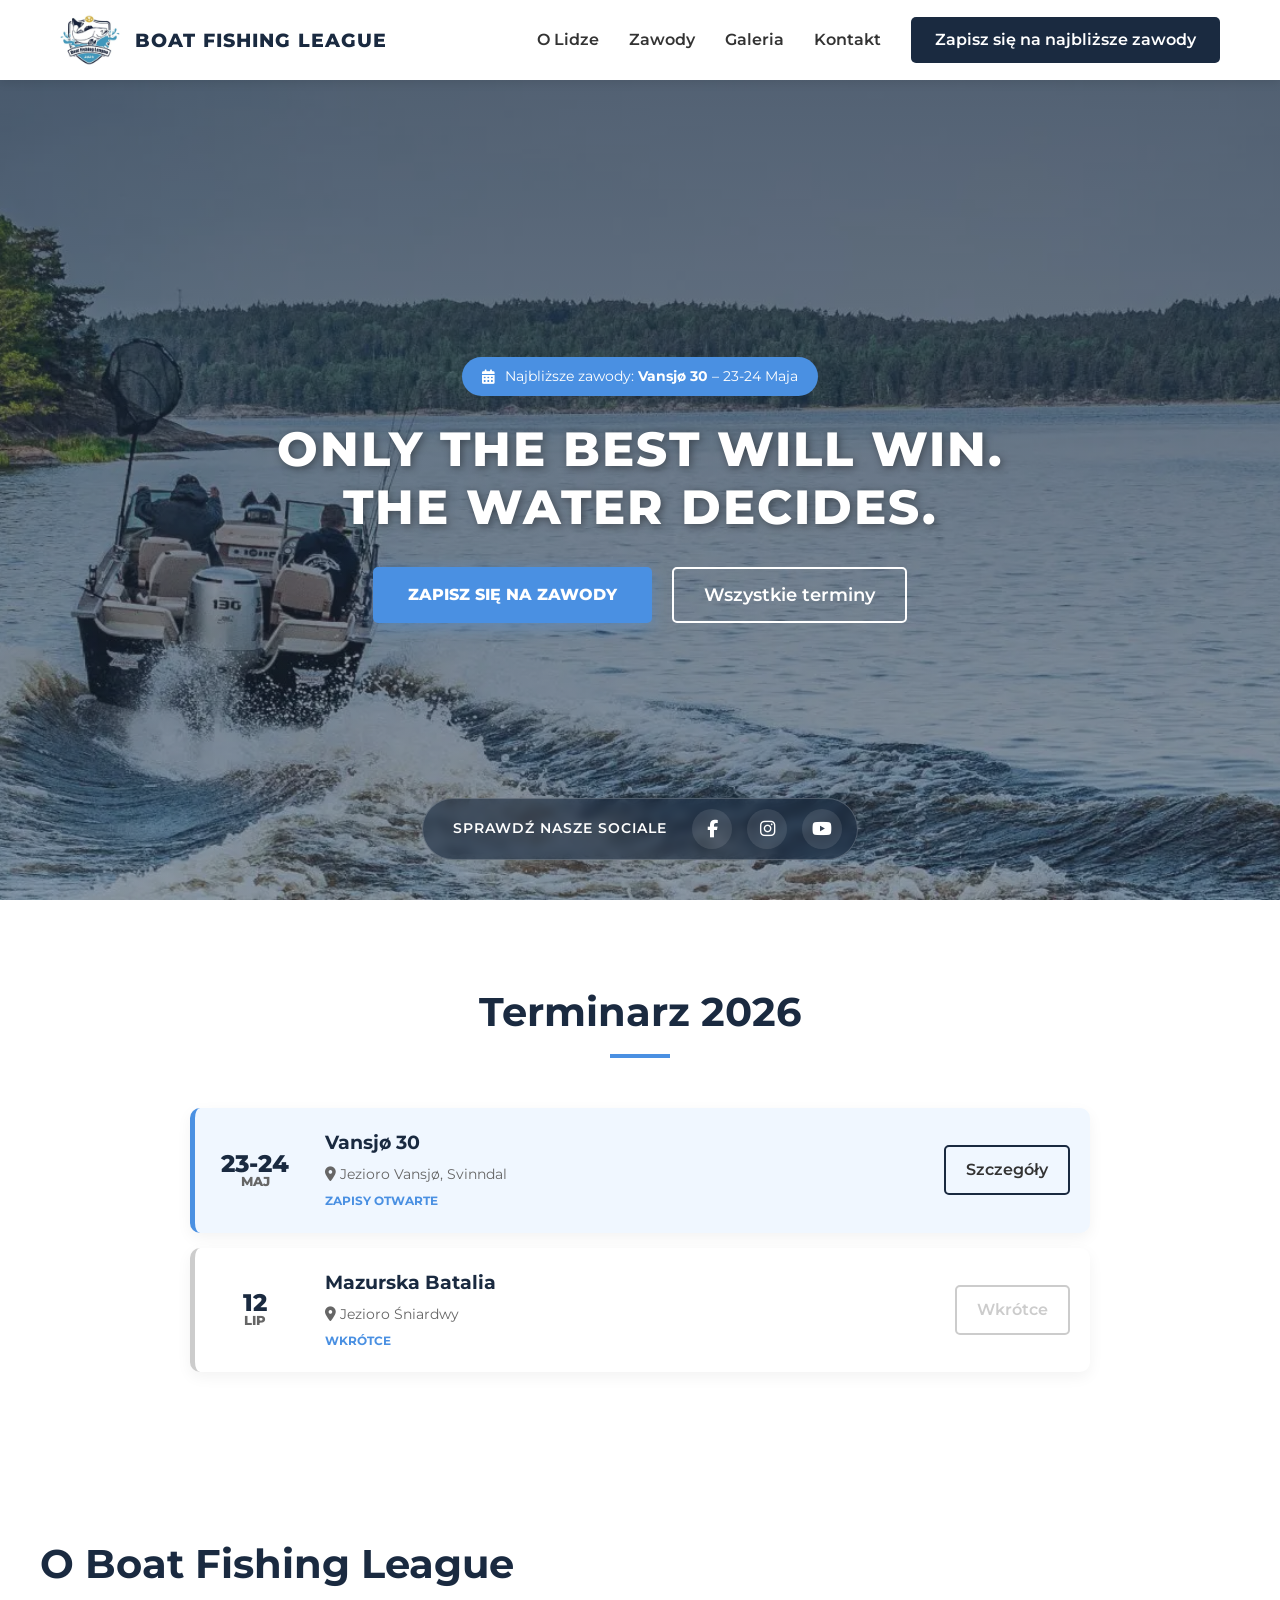
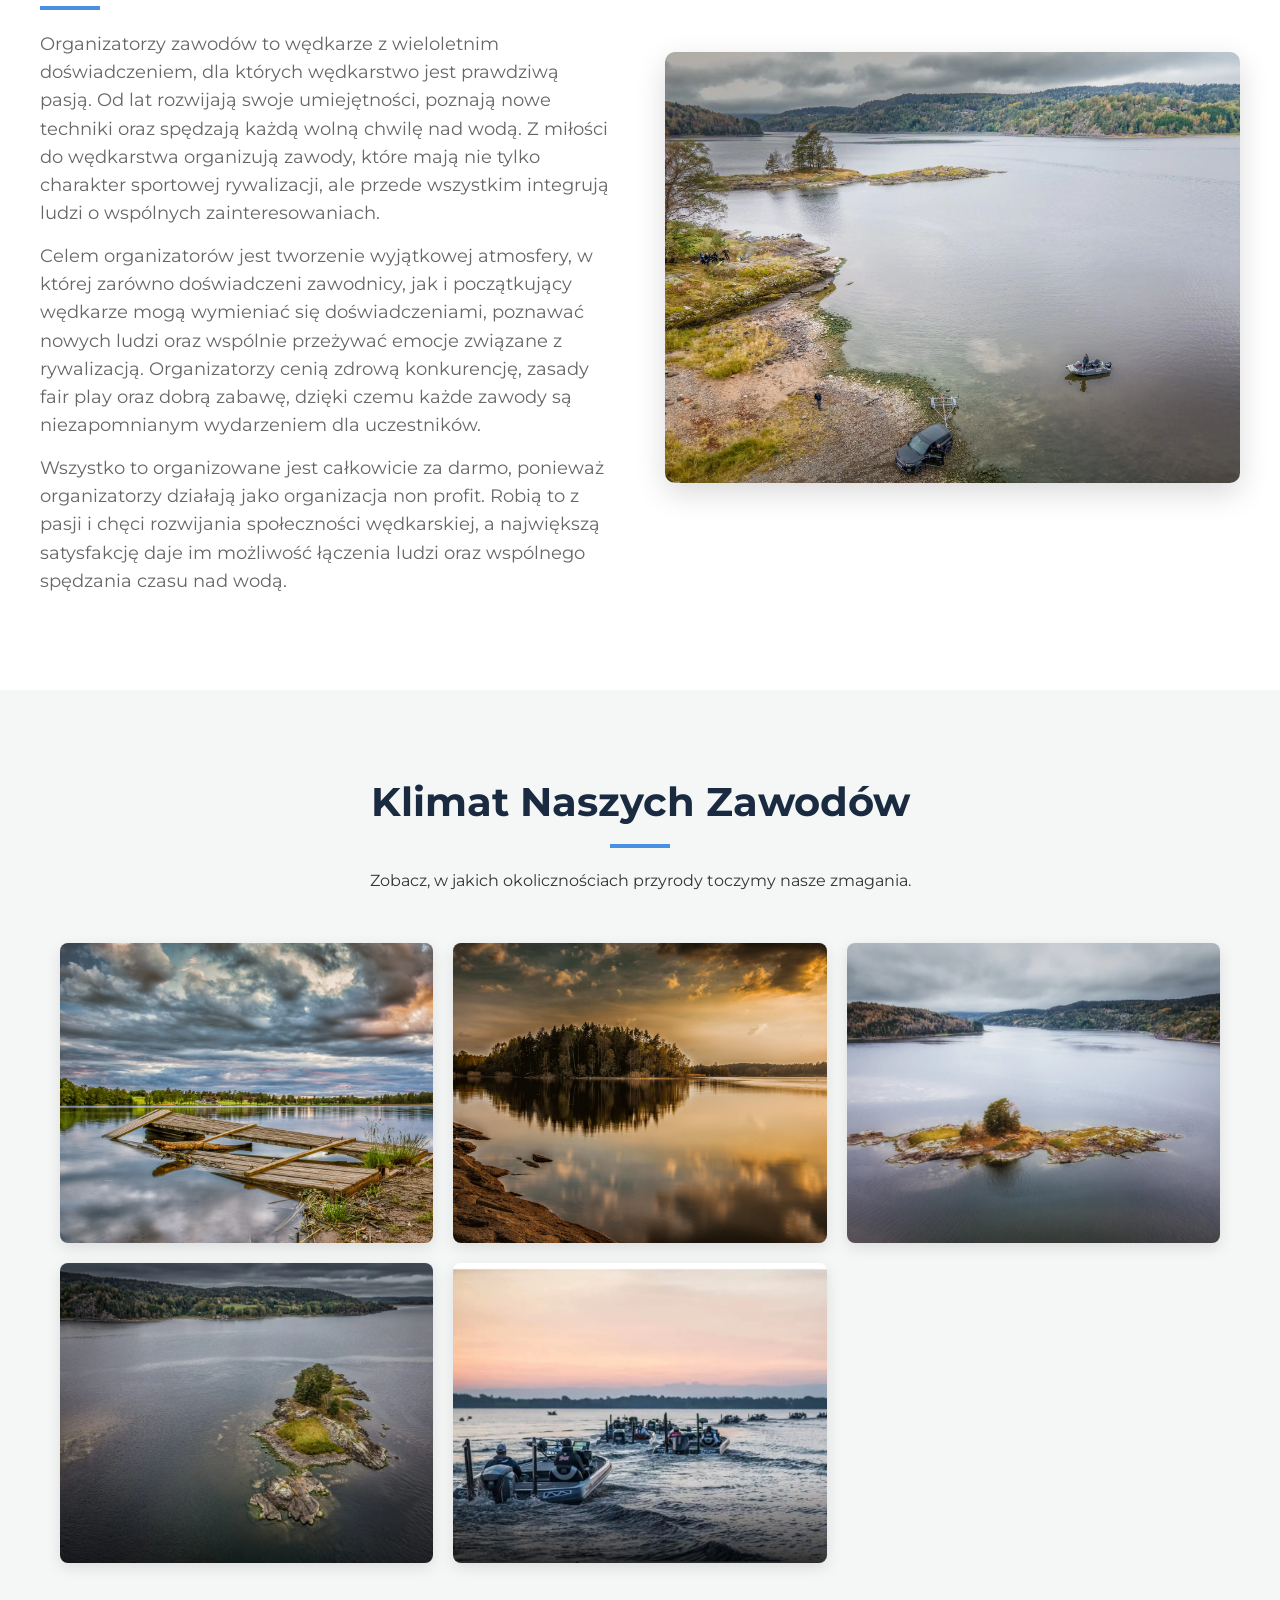
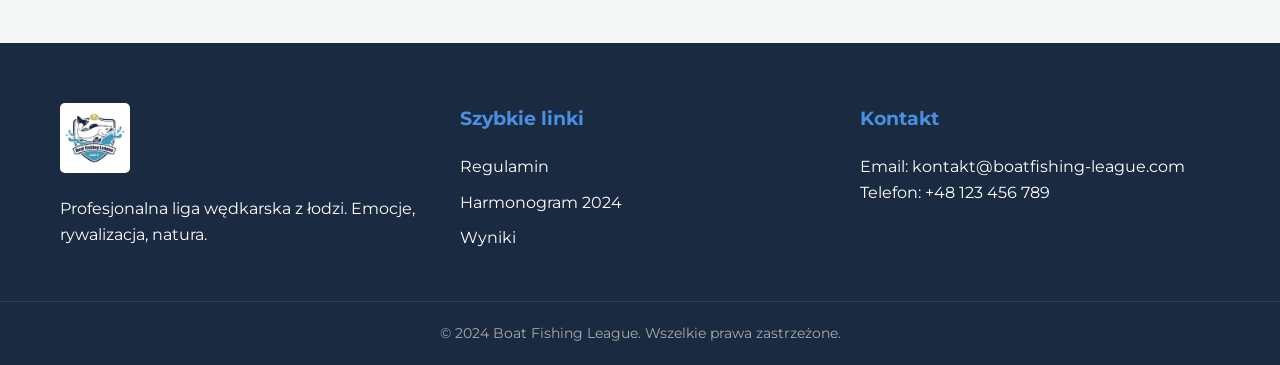
==== index.html @ 4d10a6ba "Fix date" ====
<!doctype html>
<html lang="pl">
  <head>
    <meta charset="UTF-8" />
    <meta name="viewport" content="width=device-width, initial-scale=1.0" />
    <title>Boat Fishing League | Profesjonalna Liga Wędkarska</title>
    <link rel="icon" type="image/webp" href="./media/bfl_logo.pdf-logo.webp" />
    <link rel="stylesheet" href="style.css" />
    <link
      href="https://fonts.googleapis.com/css2?family=Montserrat:wght@400;600;800&display=swap"
      rel="stylesheet"
    />
    <link
      rel="stylesheet"
      href="https://cdnjs.cloudflare.com/ajax/libs/font-awesome/6.4.0/css/all.min.css"
    />
  </head>
  <body>
    <header class="navbar">
      <div class="container nav-container">
        <a href="#" class="logo">
          <img
            src="./media/bfl_logo.pdf-logo.webp"
            alt="Boat Fishing League Logo"
          />
          <span class="logo-text">Boat Fishing League</span>
        </a>
        <nav class="nav-links">
          <a href="#o-nas">O Lidze</a>
          <a href="#terminarz">Zawody</a> <a href="#galeria">Galeria</a>
          <a href="#kontakt">Kontakt</a>
          <a href="#terminarz" class="btn-primary"
            >Zapisz się na najbliższe zawody</a
          >
        </nav>
      </div>
    </header>

    <section class="hero">
      <div class="hero-content">
        <div class="next-event-badge">
          <i class="fas fa-calendar-alt"></i>
          <span
            >Najbliższe zawody: <strong>Vansjø 30</strong> – 23-24 Maja</span
          >
        </div>

        <h1>Only the best will win.<br />The water decides.</h1>

        <div class="hero-btns">
          <a href="#najblizsze-zawody" class="btn-primary-large"
            >Zapisz się na zawody</a
          >
          <a href="#terminarz" class="btn-secondary">Wszystkie terminy</a>
        </div>
      </div>

      <div class="hero-socials">
        <span>Sprawdź nasze sociale</span>
        <a
          href="https://www.facebook.com/profile.php?id=61556155284637"
          target="_blank"
          aria-label="Facebook"
        >
          <i class="fab fa-facebook-f"></i>
        </a>
        <a
          href="https://www.instagram.com/boatfishingleague.official/?igsh=MWF5em00OXhvbTdncQ%3D%3D&utm_source=qr&fbclid=IwY2xjawRwOVVleHRuA2FlbQIxMABicmlkETB3eHM2Zm5scG1QZlVBMzUyc3J0YwZhcHBfaWQPNTE0NzcxNTY5MjI4MDYxAAEeEvO8fvck0DDVHm8iXkCFe1ttn9k77Ga0HYNTlNaCGKZzQ0CMjMNeVmjp_po_aem_hQAX409ZD8eNt70Z_0lSbQ"
          target="_blank"
          aria-label="Instagram"
        >
          <i class="fab fa-instagram"></i>
        </a>
        <a
          href="https://youtube.com/@boatfishingleague?si=8soPc6bQLCnEJpps"
          target="_blank"
          aria-label="YouTube"
        >
          <i class="fab fa-youtube"></i>
        </a>
      </div>
    </section>

    <section id="terminarz" class="section-padding container">
      <div class="section-header">
        <h2>Terminarz 2026</h2>
        <div class="divider center"></div>
      </div>

      <div class="events-grid">
        <div class="event-card highlight" id="najblizsze-zawody">
          <div class="event-date">23-24 <span>MAJ</span></div>
          <div class="event-info">
            <h3>Vansjø 30</h3>
            <p>
              <i class="fas fa-map-marker-alt"></i> Jezioro Vansjø, Svinndal
            </p>
            <span class="status">Zapisy otwarte</span>
          </div>
          <a href="./tournaments/vansjo_30.html" class="btn-event">Szczegóły</a>
        </div>

        <div class="event-card">
          <div class="event-date">12 <span>LIP</span></div>
          <div class="event-info">
            <h3>Mazurska Batalia</h3>
            <p><i class="fas fa-map-marker-alt"></i> Jezioro Śniardwy</p>
            <span class="status">Wkrótce</span>
          </div>
          <a href="#" class="btn-event disabled">Wkrótce</a>
        </div>
      </div>
    </section>

    <section id="o-nas" class="about section-padding container">
      <div class="about-text">
        <h2>O Boat Fishing League</h2>
        <div class="divider"></div>
        <p>
          Organizatorzy zawodów to wędkarze z wieloletnim doświadczeniem, dla
          których wędkarstwo jest prawdziwą pasją. Od lat rozwijają swoje
          umiejętności, poznają nowe techniki oraz spędzają każdą wolną chwilę
          nad wodą. Z miłości do wędkarstwa organizują zawody, które mają nie
          tylko charakter sportowej rywalizacji, ale przede wszystkim integrują
          ludzi o wspólnych zainteresowaniach.
        </p>
        <p>
          Celem organizatorów jest tworzenie wyjątkowej atmosfery, w której
          zarówno doświadczeni zawodnicy, jak i początkujący wędkarze mogą
          wymieniać się doświadczeniami, poznawać nowych ludzi oraz wspólnie
          przeżywać emocje związane z rywalizacją. Organizatorzy cenią zdrową
          konkurencję, zasady fair play oraz dobrą zabawę, dzięki czemu każde
          zawody są niezapomnianym wydarzeniem dla uczestników.
        </p>
        <p>
          Wszystko to organizowane jest całkowicie za darmo, ponieważ
          organizatorzy działają jako organizacja non profit. Robią to z pasji i
          chęci rozwijania społeczności wędkarskiej, a największą satysfakcję
          daje im możliwość łączenia ludzi oraz wspólnego spędzania czasu nad
          wodą.
        </p>
      </div>
      <div class="about-image">
        <img
          src="./media/cropped-dji_0615-hdr-edit-1.webp"
          alt="Wędkarze na łodzi podczas zawodów"
        />
      </div>
    </section>

    <section id="galeria" class="gallery section-padding bg-light">
      <div class="container">
        <div class="section-header">
          <h2>Klimat Naszych Zawodów</h2>
          <div class="divider center"></div>
          <p>
            Zobacz, w jakich okolicznościach przyrody toczymy nasze zmagania.
          </p>
        </div>
        <div class="gallery-grid">
          <img
            src="./media/dsc_3781-edit.webp"
            alt="Zatopiony pomost o wschodzie słońca"
            class="gallery-img"
          />
          <img
            src="./media/dsc_8829-edit.webp"
            alt="Odbicie wyspy w tafli jeziora"
            class="gallery-img"
          />
          <img
            src="./media/dji_0585-hdr-edit.webp"
            alt="Widok z drona na wyspę"
            class="gallery-img"
          />
          <img
            src="./media/cropped-dji_0750-hdr-edit.webp"
            alt="Archipelag wysp z lotu ptaka"
            class="gallery-img"
          />
          <img
            src="./media/481790204_122213454230205176_8717980558008631045_n.webp"
            alt="Grupa wędkarzy na łodzi podczas zawodów"
            class="gallery-img"
          />
        </div>
      </div>
    </section>

    <footer id="kontakt" class="footer">
      <div class="container footer-content">
        <div class="footer-col">
          <img
            src="./media/bfl_logo.pdf-logo.webp"
            alt="BFL Logo White"
            class="footer-logo"
          />
          <p>
            Profesjonalna liga wędkarska z łodzi. Emocje, rywalizacja, natura.
          </p>
        </div>
        <div class="footer-col">
          <h3>Szybkie linki</h3>
          <ul>
            <li><a href="#o-nas">Regulamin</a></li>
            <li><a href="#zawody">Harmonogram 2024</a></li>
            <li><a href="#galeria">Wyniki</a></li>
          </ul>
        </div>
        <div class="footer-col">
          <h3>Kontakt</h3>
          <p>Email: kontakt@boatfishing-league.com</p>
          <p>Telefon: +48 123 456 789</p>
        </div>
      </div>
      <div class="footer-bottom">
        <p>&copy; 2024 Boat Fishing League. Wszelkie prawa zastrzeżone.</p>
      </div>
    </footer>
  </body>
</html>
---- style.css ----
/* --- ZMIENNE I REASET --- */
:root {
  /* Kolory na podstawie logo */
  --primary-color: #1a2a40; /* Ciemny granat */
  --secondary-color: #4a90e2; /* Jasny niebieski/woda */
  --text-color: #333333;
  --text-light: #666666;
  --bg-light: #f4f7f6;
  --white: #ffffff;
  --transition: all 0.3s ease-in-out;
}

* {
  margin: 0;
  padding: 0;
  box-sizing: border-box;
}

body {
  font-family: 'Montserrat', sans-serif;
  color: var(--text-color);
  line-height: 1.6;
}

a {
  text-decoration: none;
  color: inherit;
}

ul {
  list-style: none;
}

.container {
  max-width: 1200px;
  margin: 0 auto;
  padding: 0 20px;
}

.section-padding {
  padding: 80px 0;
}

.bg-light {
  background-color: var(--bg-light);
}

/* --- NAGŁÓWEK (NAVBAR) --- */
.navbar {
  background-color: var(--white);
  box-shadow: 0 2px 10px rgba(0, 0, 0, 0.1);
  position: fixed;
  width: 100%;
  top: 0;
  z-index: 1000;
}

.nav-container {
  display: flex;
  justify-content: space-between;
  align-items: center;
  height: 80px;
}

.logo img {
  height: 60px;
  display: block;
}

.logo {
  display: flex;
  align-items: center;
  gap: 15px; /* Odstęp między obrazkiem a tekstem */
}

.logo-text {
  font-size: 1.2rem;
  font-weight: 800;
  color: var(--primary-color);
  text-transform: uppercase;
  letter-spacing: 1px;
}

.nav-links {
  display: flex;
  align-items: center;
  gap: 30px;
  font-weight: 600;
}

.nav-links a:not(.btn-primary) {
  transition: var(--transition);
}

.nav-links a:not(.btn-primary):hover {
  color: var(--secondary-color);
}

/* --- PRZYCISKI --- */
.btn-primary {
  background-color: var(--primary-color);
  color: var(--white);
  padding: 10px 24px;
  border-radius: 5px;
  transition: var(--transition);
}

.btn-primary:hover {
  background-color: var(--secondary-color);
  color: var(--white);
}

.btn-secondary {
  background-color: transparent;
  color: var(--white);
  padding: 12px 30px;
  border: 2px solid var(--white);
  border-radius: 5px;
  font-size: 1.1rem;
  font-weight: 600;
  transition: var(--transition);
}

.btn-secondary:hover {
  background-color: var(--white);
  color: var(--primary-color);
}

/* --- SEKCJA HERO --- */
.hero {
  min-height: 100vh;
  padding-top: 80px;
  margin-top: 0;
  /* Wykorzystanie zdjęcia startujących łodzi z przyciemnieniem dla czytelności tekstu */
  background:
    linear-gradient(rgba(26, 42, 64, 0.7), rgba(26, 42, 64, 0.4)),
    url('./media/cropped-dsc_0003.webp') center/cover no-repeat;
  display: flex;
  align-items: center;
  justify-content: center;
  text-align: center;
  color: var(--white);
  position: relative;
}

.hero-content {
  max-width: 800px;
  padding: 0 20px;
}

.hero-content h1 {
  font-size: 3rem;
  font-weight: 800;
  margin-bottom: 20px;
  text-transform: uppercase;
  letter-spacing: 2px;
  line-height: 1.2;
  text-shadow: 2px 2px 8px rgba(0, 0, 0, 0.4);
}

.hero-content p {
  font-size: 1.2rem;
  margin-bottom: 40px;
}

/* --- SEKCJA SOCIALI W HERO --- */
.hero-socials {
  position: absolute;
  bottom: 40px; /* Odstęp od dolnej krawędzi ekranu */
  left: 50%;
  transform: translateX(-50%); /* Idealne wyśrodkowanie w poziomie */

  display: flex;
  align-items: center;
  gap: 15px;

  padding: 10px 15px 10px 30px;
  background: rgba(26, 42, 64, 0.6); /* Przezroczyste granatowe tło */
  border: 1px solid rgba(255, 255, 255, 0.2); /* Delikatna ramka */
  border-radius: 50px; /* Zaokrąglenie w kształt "pigułki" */
  backdrop-filter: blur(5px); /* Efekt szkła (rozmycie tła) */
  color: var(--white);
  z-index: 2;
}

.hero-socials span {
  font-size: 0.85rem;
  font-weight: 600;
  text-transform: uppercase;
  letter-spacing: 1px;
  margin-right: 10px;
}

/* Style okrągłych przycisków z ikonami */
.hero-socials a {
  display: flex;
  align-items: center;
  justify-content: center;
  width: 40px;
  height: 40px;
  border-radius: 50%;
  background-color: rgba(255, 255, 255, 0.1);
  color: var(--white);
  font-size: 1.1rem;
  transition: var(--transition);
}

.hero-socials a:hover {
  background-color: var(
    --secondary-color
  ); /* Zmiana koloru na niebieski przy najechaniu */
  transform: translateY(-3px); /* Lekkie uniesienie */
  box-shadow: 0 5px 15px rgba(0, 0, 0, 0.3);
}

/* Dostosowanie na urządzeniach mobilnych */
@media (max-width: 768px) {
  .hero-socials {
    bottom: 20px;
    padding: 8px 12px 8px 20px;
  }

  .hero-socials span {
    font-size: 0.75rem;
  }

  .hero-socials a {
    width: 35px;
    height: 35px;
    font-size: 1rem;
  }
}

.next-event-badge {
  display: inline-flex;
  align-items: center;
  gap: 10px;
  background: var(--secondary-color);
  color: var(--white);
  padding: 8px 20px;
  border-radius: 50px;
  font-size: 0.9rem;
  margin-bottom: 25px;
  animation: fadeInDown 0.8s ease-out;
}

.hero-btns {
  display: flex;
  gap: 20px;
  justify-content: center;
  margin-top: 30px;
}

.btn-primary-large {
  background-color: var(--secondary-color);
  color: var(--white);
  padding: 15px 35px;
  border-radius: 5px;
  font-weight: 800;
  text-transform: uppercase;
  transition: var(--transition);
  box-shadow: 0 4px 15px rgba(74, 144, 226, 0.4);
}

.btn-primary-large:hover {
  transform: translateY(-3px);
  background-color: var(--white);
  color: var(--primary-color);
}

/* --- SEKCJA LISTY ZAWODÓW --- */
.events-grid {
  display: flex;
  flex-direction: column;
  gap: 15px;
  max-width: 900px;
  margin: 0 auto;
}

.event-card {
  display: flex;
  align-items: center;
  background: var(--white);
  padding: 20px;
  border-radius: 10px;
  box-shadow: 0 5px 15px rgba(0, 0, 0, 0.05);
  border-left: 5px solid #ccc;
  transition: var(--transition);
}

.event-card.highlight {
  border-left-color: var(--secondary-color);
  background: #f0f7ff;
}

.event-date {
  font-weight: 800;
  font-size: 1.5rem;
  line-height: 1;
  text-align: center;
  min-width: 80px;
  color: var(--primary-color);
}

.event-date span {
  display: block;
  font-size: 0.8rem;
  color: var(--text-light);
}

.event-info {
  flex: 1;
  padding: 0 30px;
}

.event-info h3 {
  margin-bottom: 5px;
  color: var(--primary-color);
}

.event-info p {
  font-size: 0.9rem;
  color: var(--text-light);
}

.status {
  display: inline-block;
  font-size: 0.75rem;
  font-weight: 700;
  text-transform: uppercase;
  color: var(--secondary-color);
  margin-top: 5px;
}

.btn-event {
  padding: 10px 20px;
  border: 2px solid var(--primary-color);
  border-radius: 5px;
  font-weight: 600;
  transition: var(--transition);
}

.btn-event:hover:not(.disabled) {
  background: var(--primary-color);
  color: var(--white);
}

.btn-event.disabled {
  border-color: #ccc;
  color: #ccc;
  cursor: not-allowed;
}

/* Animacja dla Badge */
@keyframes fadeInDown {
  from {
    opacity: 0;
    transform: translateY(-20px);
  }
  to {
    opacity: 1;
    transform: translateY(0);
  }
}

/* --- SEKCJA O NAS --- */
.about {
  display: flex;
  align-items: center;
  gap: 50px;
}

.about-text {
  flex: 1;
}

.about-text h2 {
  font-size: 2.5rem;
  color: var(--primary-color);
  margin-bottom: 10px;
}

.divider {
  height: 4px;
  width: 60px;
  background-color: var(--secondary-color);
  margin-bottom: 20px;
}

.divider.center {
  margin: 0 auto 20px auto;
}

.about-text p {
  color: var(--text-light);
  margin-bottom: 15px;
  font-size: 1.1rem;
}

.about-image {
  flex: 1;
}

.about-image img {
  width: 100%;
  border-radius: 10px;
  box-shadow: 0 10px 30px rgba(0, 0, 0, 0.15);
}

/* --- GALERIA --- */
.section-header {
  text-align: center;
  margin-bottom: 50px;
}

.section-header h2 {
  font-size: 2.5rem;
  color: var(--primary-color);
  margin-bottom: 10px;
}

.gallery-grid {
  display: grid;
  grid-template-columns: repeat(auto-fit, minmax(280px, 1fr));
  gap: 20px;
}

.gallery-img {
  width: 100%;
  height: 300px;
  object-fit: cover;
  border-radius: 8px;
  transition: var(--transition);
  cursor: pointer;
  box-shadow: 0 5px 15px rgba(0, 0, 0, 0.1);
}

.gallery-img:hover {
  transform: translateY(-10px);
  box-shadow: 0 15px 30px rgba(0, 0, 0, 0.2);
}

/* --- STOPKA --- */
.footer {
  background-color: var(--primary-color);
  color: var(--white);
  padding: 60px 0 20px 0;
}

.footer-content {
  display: flex;
  justify-content: space-between;
  flex-wrap: wrap;
  gap: 40px;
  margin-bottom: 40px;
}

.footer-col {
  flex: 1;
  min-width: 250px;
}

.footer-logo {
  height: 70px;
  margin-bottom: 15px;
  background-color: white; /* Dodane białe tło pod logo w stopce, by było widać czarne elementy */
  padding: 5px;
  border-radius: 5px;
}

.footer-col h3 {
  font-size: 1.2rem;
  margin-bottom: 20px;
  color: var(--secondary-color);
}

.footer-col ul li {
  margin-bottom: 10px;
}

.footer-col ul li a:hover {
  color: var(--secondary-color);
}

.footer-bottom {
  text-align: center;
  padding-top: 20px;
  border-top: 1px solid rgba(255, 255, 255, 0.1);
  font-size: 0.9rem;
  color: #aaaaaa;
}

/* --- RESPONSYWNOŚĆ (DLA TELEFONÓW) --- */
@media (max-width: 768px) {
  .nav-links {
    display: none; /* Ukrywamy linki na komórce - w pełnej wersji należałoby dodać menu "hamburger" */
  }

  .hero-content h1 {
    font-size: 2.2rem;
  }

  .about {
    flex-direction: column;
  }

  .gallery-grid {
    grid-template-columns: 1fr;
  }
}
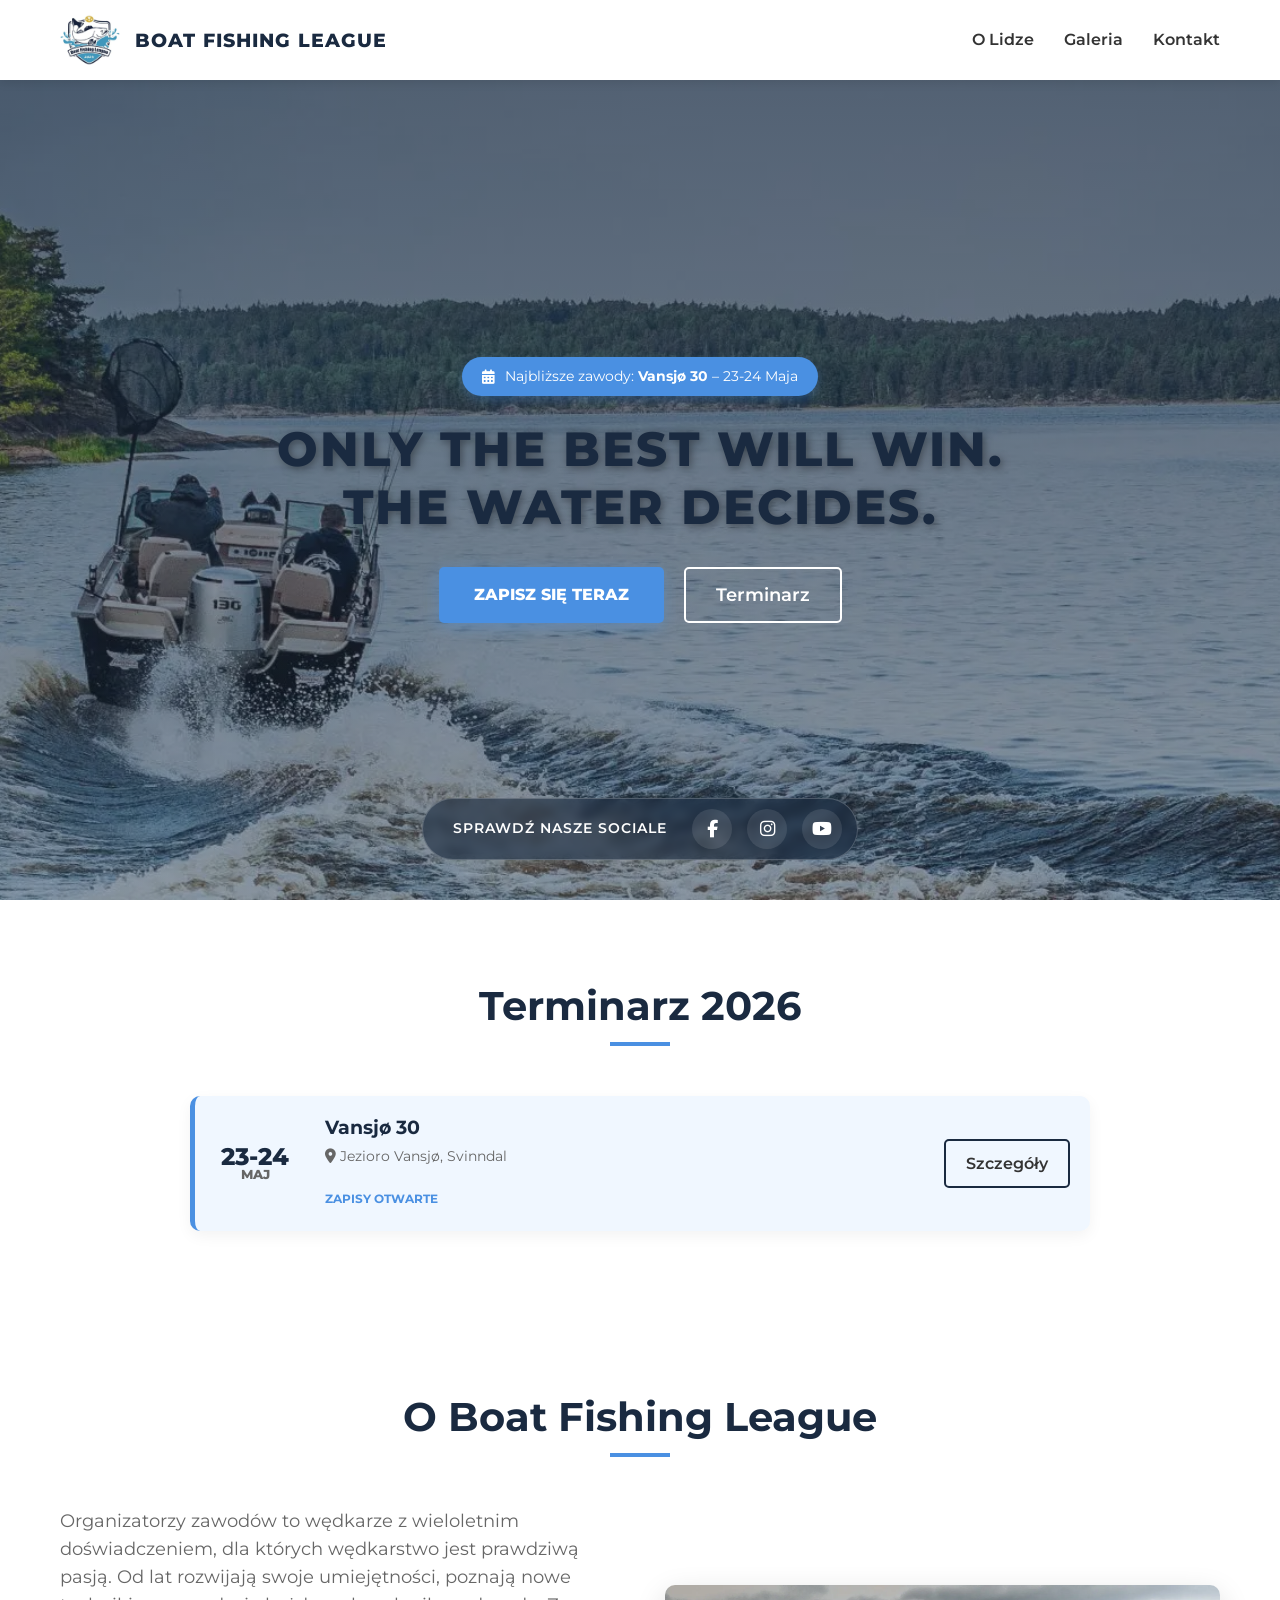
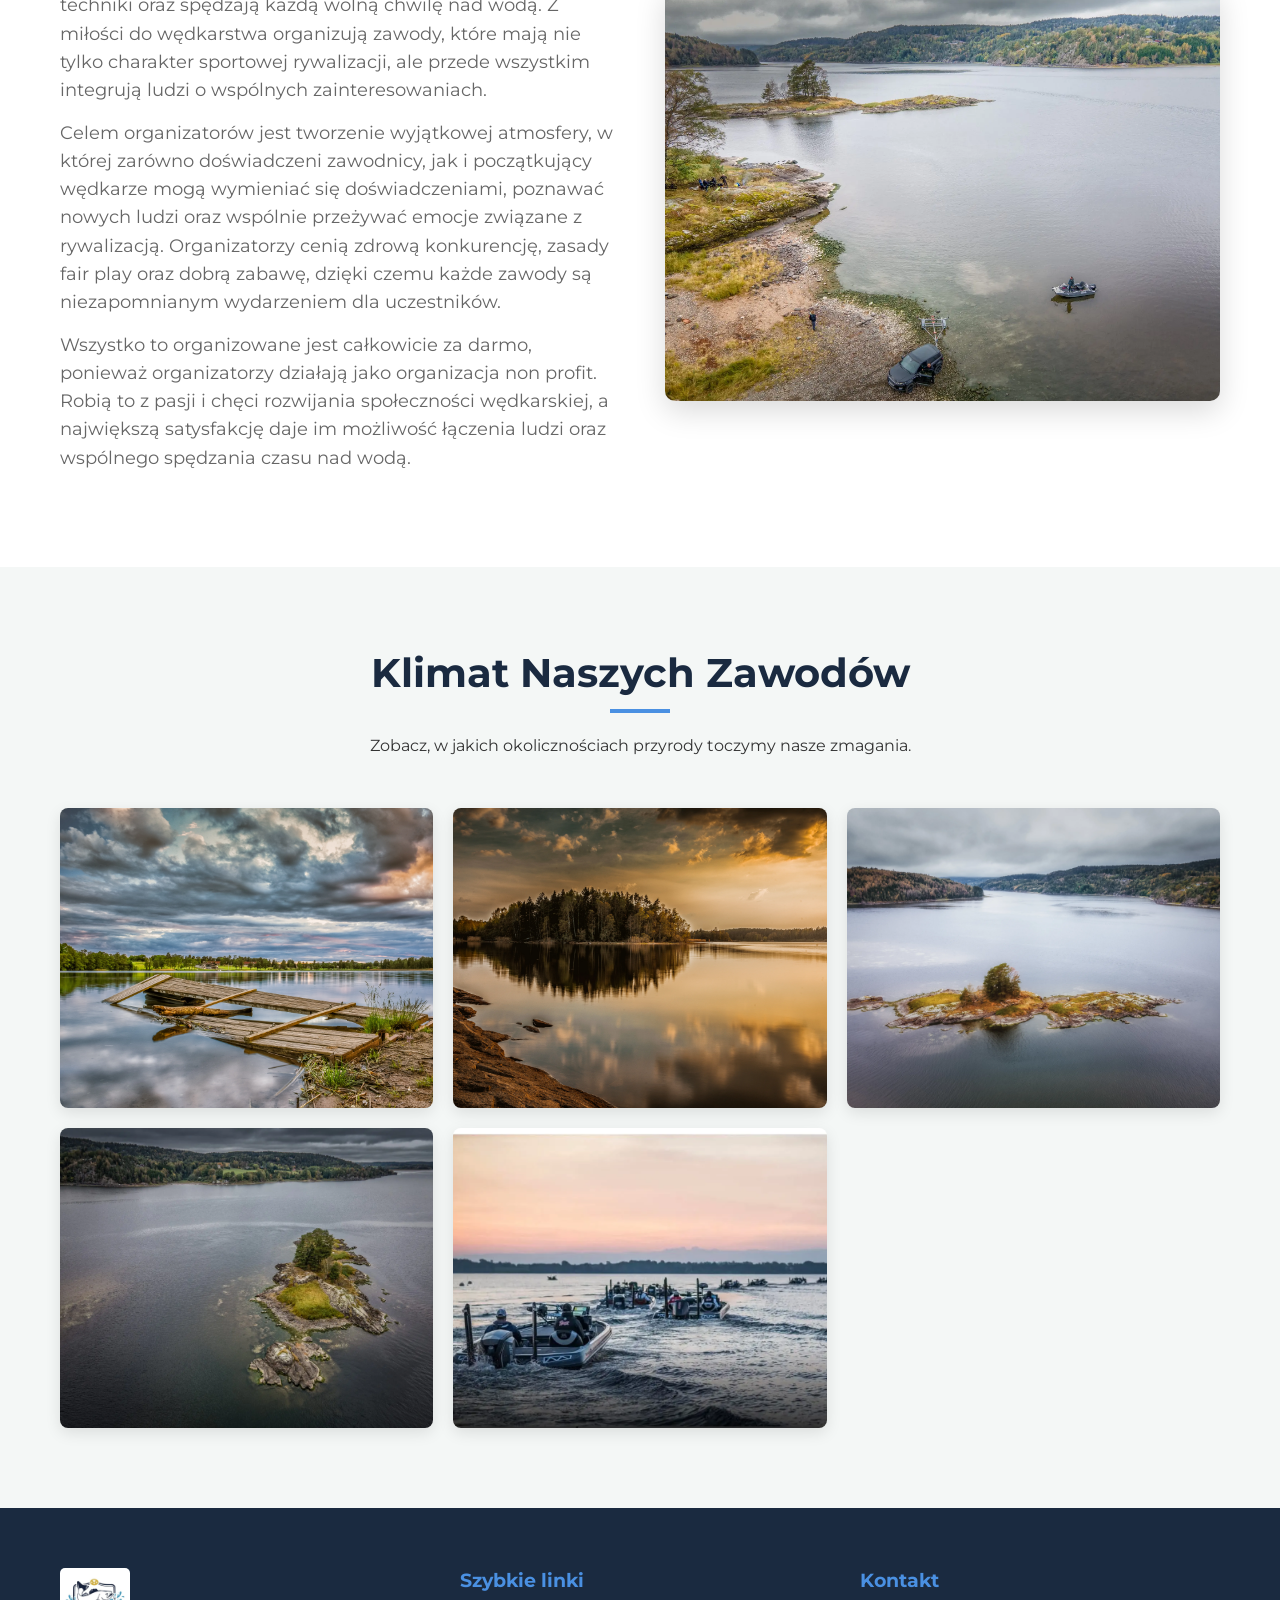
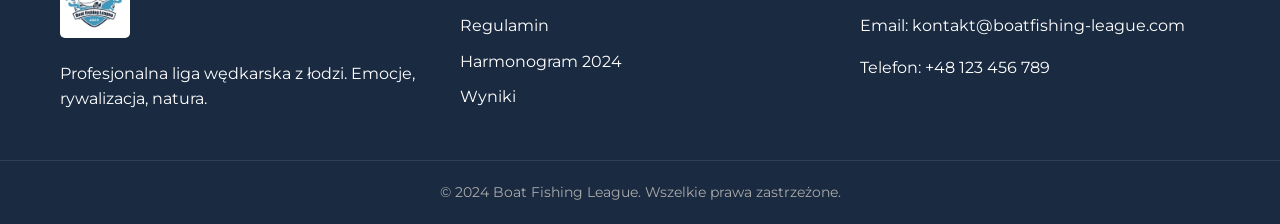
==== commit 705786a8: "Small fixes" ====
--- a/index.html
+++ b/index.html
@@ -27,31 +27,28 @@
         </a>
         <nav class="nav-links">
           <a href="#o-nas">O Lidze</a>
-          <a href="#terminarz">Zawody</a> <a href="#galeria">Galeria</a>
+          <a href="#galeria">Galeria</a>
           <a href="#kontakt">Kontakt</a>
-          <a href="#terminarz" class="btn-primary"
-            >Zapisz się na najbliższe zawody</a
-          >
         </nav>
       </div>
     </header>
 
     <section class="hero">
       <div class="hero-content">
-        <div class="next-event-badge">
+        <a href="./tournaments/vansjo_30.html" class="next-event-badge">
           <i class="fas fa-calendar-alt"></i>
           <span
             >Najbliższe zawody: <strong>Vansjø 30</strong> – 23-24 Maja</span
           >
-        </div>
+        </a>
 
         <h1>Only the best will win.<br />The water decides.</h1>
 
         <div class="hero-btns">
-          <a href="#najblizsze-zawody" class="btn-primary-large"
-            >Zapisz się na zawody</a
+          <a href="./tournaments/vansjo_30.html" class="btn-primary-large"
+            >Zapisz się teraz</a
           >
-          <a href="#terminarz" class="btn-secondary">Wszystkie terminy</a>
+          <a href="#terminarz" class="btn-secondary">Terminarz</a>
         </div>
       </div>
 
@@ -81,70 +78,71 @@
       </div>
     </section>
 
-    <section id="terminarz" class="section-padding container">
-      <div class="section-header">
-        <h2>Terminarz 2026</h2>
-        <div class="divider center"></div>
-      </div>
-
-      <div class="events-grid">
-        <div class="event-card highlight" id="najblizsze-zawody">
-          <div class="event-date">23-24 <span>MAJ</span></div>
-          <div class="event-info">
-            <h3>Vansjø 30</h3>
+    <section id="terminarz" class="section-padding">
+      <div class="container">
+        <div class="section-header">
+          <h2>Terminarz 2026</h2>
+          <div class="divider center"></div>
+        </div>
+
+        <div class="events-grid">
+          <div class="event-card highlight" id="najblizsze-zawody">
+            <div class="event-date">23-24 <span>MAJ</span></div>
+            <div class="event-info">
+              <h3>Vansjø 30</h3>
+              <p>
+                <i class="fas fa-map-marker-alt"></i> Jezioro Vansjø, Svinndal
+              </p>
+              <span class="status">Zapisy otwarte</span>
+            </div>
+            <a href="./tournaments/vansjo_30.html" class="btn-event"
+              >Szczegóły</a
+            >
+          </div>
+        </div>
+      </div>
+    </section>
+
+    <section id="o-nas" class="section-padding">
+      <div class="container">
+        <div class="section-header">
+          <h2>O Boat Fishing League</h2>
+          <div class="divider center"></div>
+        </div>
+
+        <div class="about">
+          <div class="about-text">
             <p>
-              <i class="fas fa-map-marker-alt"></i> Jezioro Vansjø, Svinndal
+              Organizatorzy zawodów to wędkarze z wieloletnim doświadczeniem,
+              dla których wędkarstwo jest prawdziwą pasją. Od lat rozwijają
+              swoje umiejętności, poznają nowe techniki oraz spędzają każdą
+              wolną chwilę nad wodą. Z miłości do wędkarstwa organizują zawody,
+              które mają nie tylko charakter sportowej rywalizacji, ale przede
+              wszystkim integrują ludzi o wspólnych zainteresowaniach.
             </p>
-            <span class="status">Zapisy otwarte</span>
+            <p>
+              Celem organizatorów jest tworzenie wyjątkowej atmosfery, w której
+              zarówno doświadczeni zawodnicy, jak i początkujący wędkarze mogą
+              wymieniać się doświadczeniami, poznawać nowych ludzi oraz wspólnie
+              przeżywać emocje związane z rywalizacją. Organizatorzy cenią
+              zdrową konkurencję, zasady fair play oraz dobrą zabawę, dzięki
+              czemu każde zawody są niezapomnianym wydarzeniem dla uczestników.
+            </p>
+            <p>
+              Wszystko to organizowane jest całkowicie za darmo, ponieważ
+              organizatorzy działają jako organizacja non profit. Robią to z
+              pasji i chęci rozwijania społeczności wędkarskiej, a największą
+              satysfakcję daje im możliwość łączenia ludzi oraz wspólnego
+              spędzania czasu nad wodą.
+            </p>
           </div>
-          <a href="./tournaments/vansjo_30.html" class="btn-event">Szczegóły</a>
-        </div>
-
-        <div class="event-card">
-          <div class="event-date">12 <span>LIP</span></div>
-          <div class="event-info">
-            <h3>Mazurska Batalia</h3>
-            <p><i class="fas fa-map-marker-alt"></i> Jezioro Śniardwy</p>
-            <span class="status">Wkrótce</span>
+          <div class="about-image">
+            <img
+              src="./media/cropped-dji_0615-hdr-edit-1.webp"
+              alt="Wędkarze na łodzi podczas zawodów"
+            />
           </div>
-          <a href="#" class="btn-event disabled">Wkrótce</a>
-        </div>
-      </div>
-    </section>
-
-    <section id="o-nas" class="about section-padding container">
-      <div class="about-text">
-        <h2>O Boat Fishing League</h2>
-        <div class="divider"></div>
-        <p>
-          Organizatorzy zawodów to wędkarze z wieloletnim doświadczeniem, dla
-          których wędkarstwo jest prawdziwą pasją. Od lat rozwijają swoje
-          umiejętności, poznają nowe techniki oraz spędzają każdą wolną chwilę
-          nad wodą. Z miłości do wędkarstwa organizują zawody, które mają nie
-          tylko charakter sportowej rywalizacji, ale przede wszystkim integrują
-          ludzi o wspólnych zainteresowaniach.
-        </p>
-        <p>
-          Celem organizatorów jest tworzenie wyjątkowej atmosfery, w której
-          zarówno doświadczeni zawodnicy, jak i początkujący wędkarze mogą
-          wymieniać się doświadczeniami, poznawać nowych ludzi oraz wspólnie
-          przeżywać emocje związane z rywalizacją. Organizatorzy cenią zdrową
-          konkurencję, zasady fair play oraz dobrą zabawę, dzięki czemu każde
-          zawody są niezapomnianym wydarzeniem dla uczestników.
-        </p>
-        <p>
-          Wszystko to organizowane jest całkowicie za darmo, ponieważ
-          organizatorzy działają jako organizacja non profit. Robią to z pasji i
-          chęci rozwijania społeczności wędkarskiej, a największą satysfakcję
-          daje im możliwość łączenia ludzi oraz wspólnego spędzania czasu nad
-          wodą.
-        </p>
-      </div>
-      <div class="about-image">
-        <img
-          src="./media/cropped-dji_0615-hdr-edit-1.webp"
-          alt="Wędkarze na łodzi podczas zawodów"
-        />
+        </div>
       </div>
     </section>
 
--- a/style.css
+++ b/style.css
@@ -22,6 +22,24 @@
   line-height: 1.6;
 }
 
+h1,
+h2,
+h3,
+h4 {
+  line-height: 1.3;
+  color: var(--primary-color);
+  margin-bottom: 15px;
+}
+
+p {
+  margin-bottom: 1rem;
+}
+
+p:last-child,
+ul:last-child {
+  margin-bottom: 0;
+}
+
 a {
   text-decoration: none;
   color: inherit;
@@ -242,6 +260,17 @@
   font-size: 0.9rem;
   margin-bottom: 25px;
   animation: fadeInDown 0.8s ease-out;
+
+  text-decoration: none;
+  transition: var(--transition);
+  box-shadow: 0 4px 10px rgba(74, 144, 226, 0.3);
+}
+
+.next-event-badge:hover {
+  background-color: var(--white);
+  color: var(--primary-color);
+  transform: translateY(-2px);
+  box-shadow: 0 6px 15px rgba(74, 144, 226, 0.5);
 }
 
 .hero-btns {
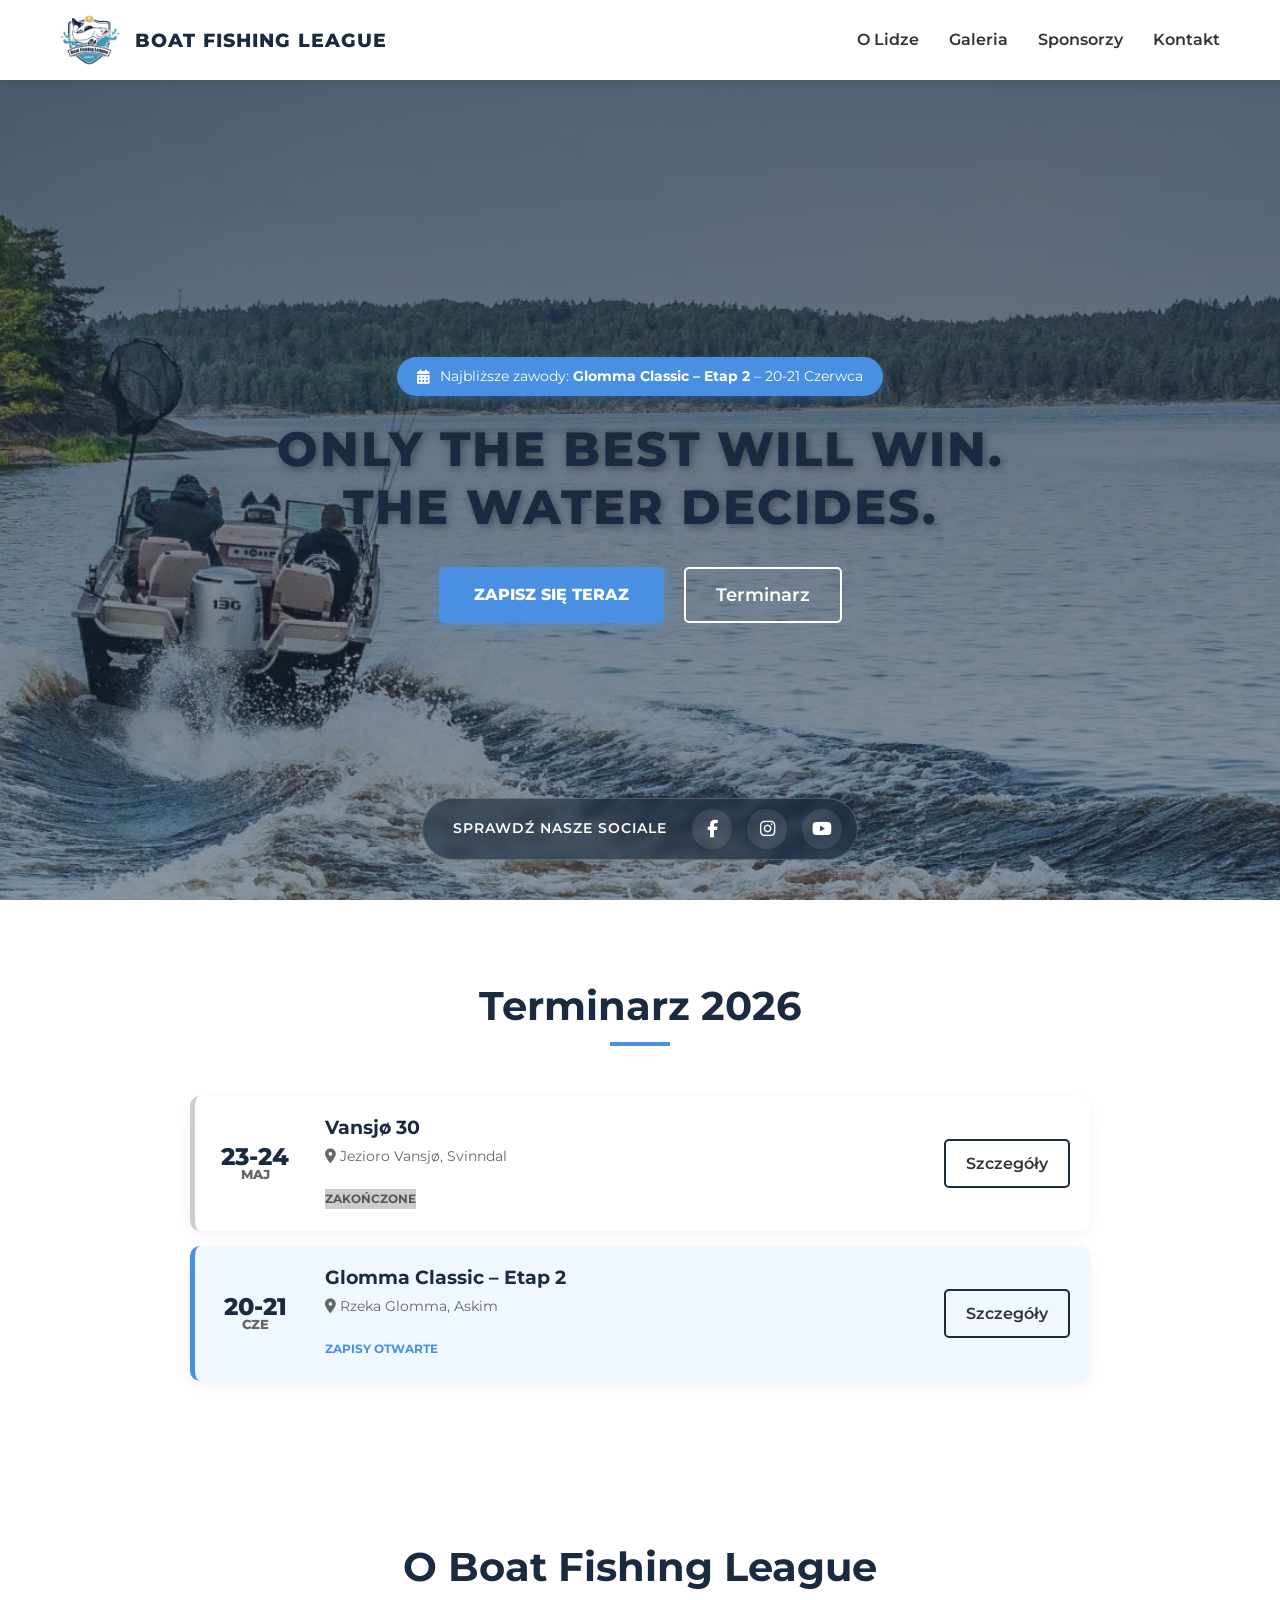
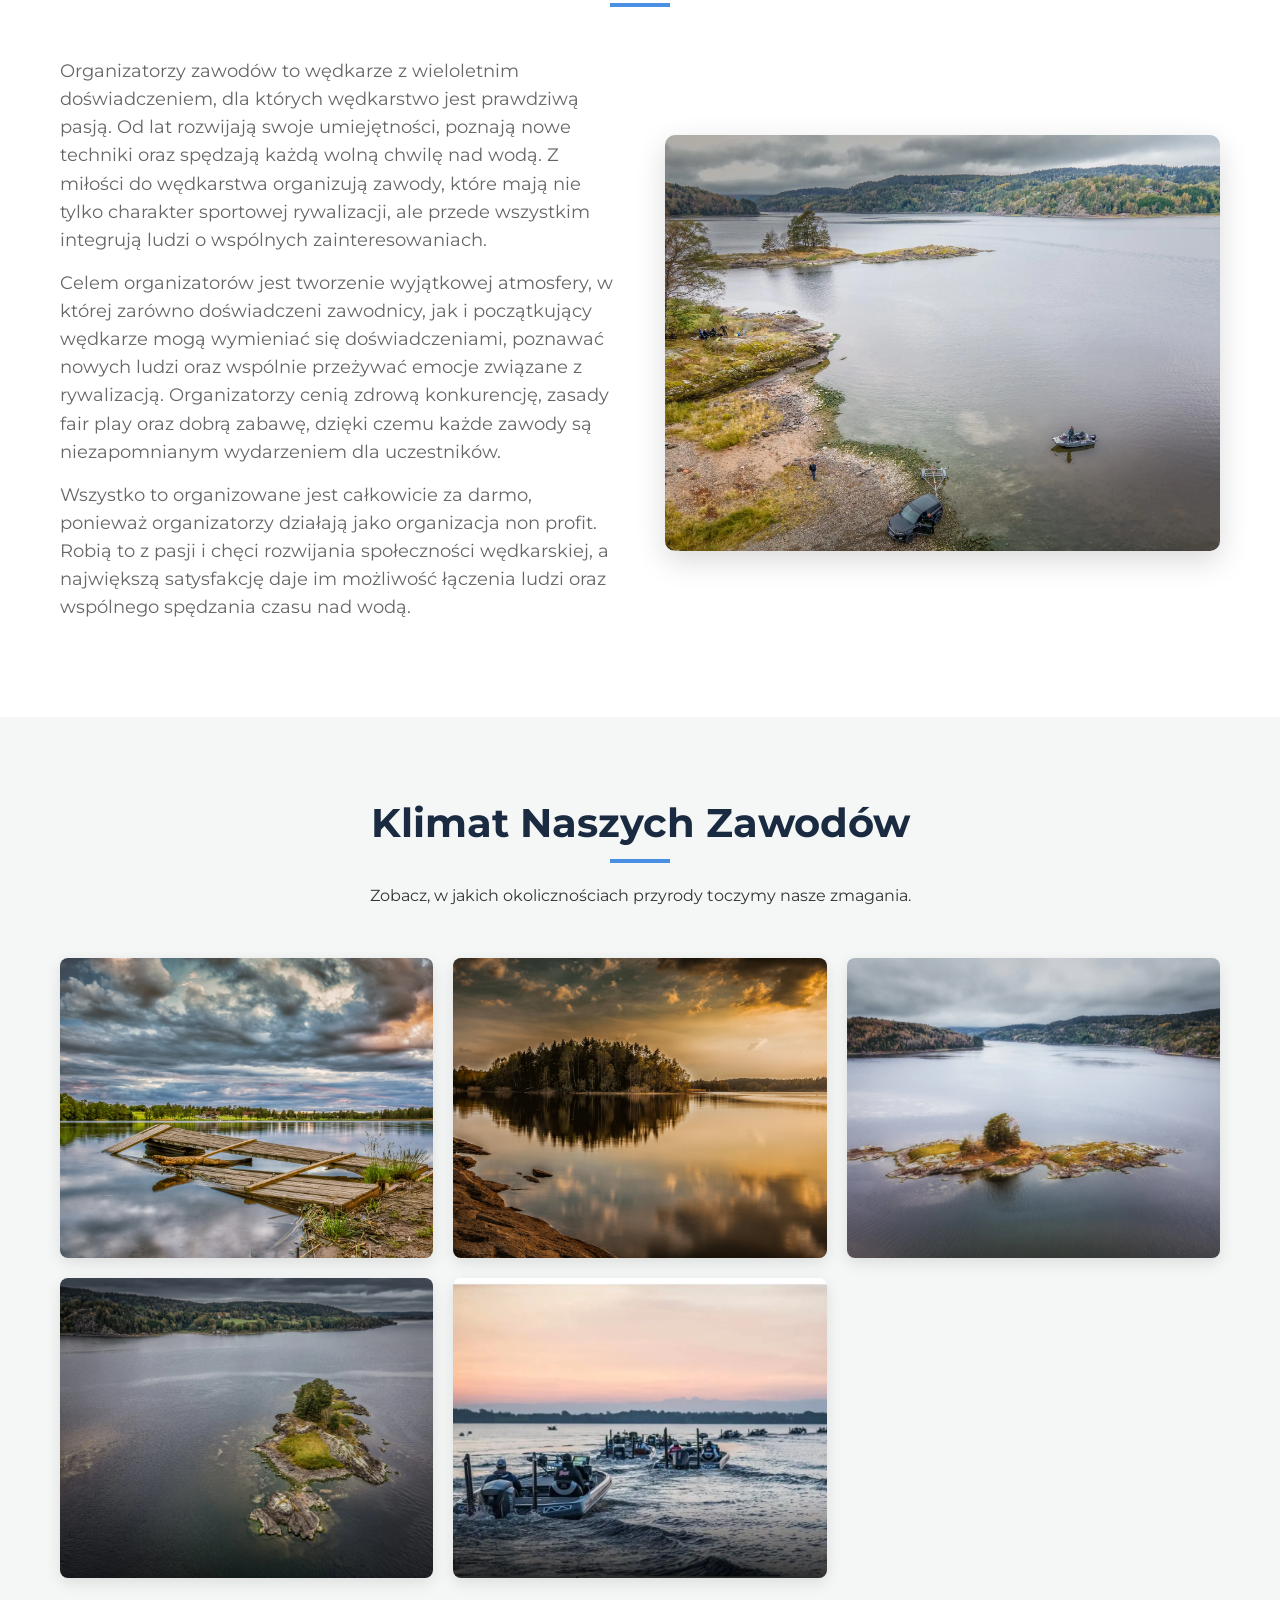
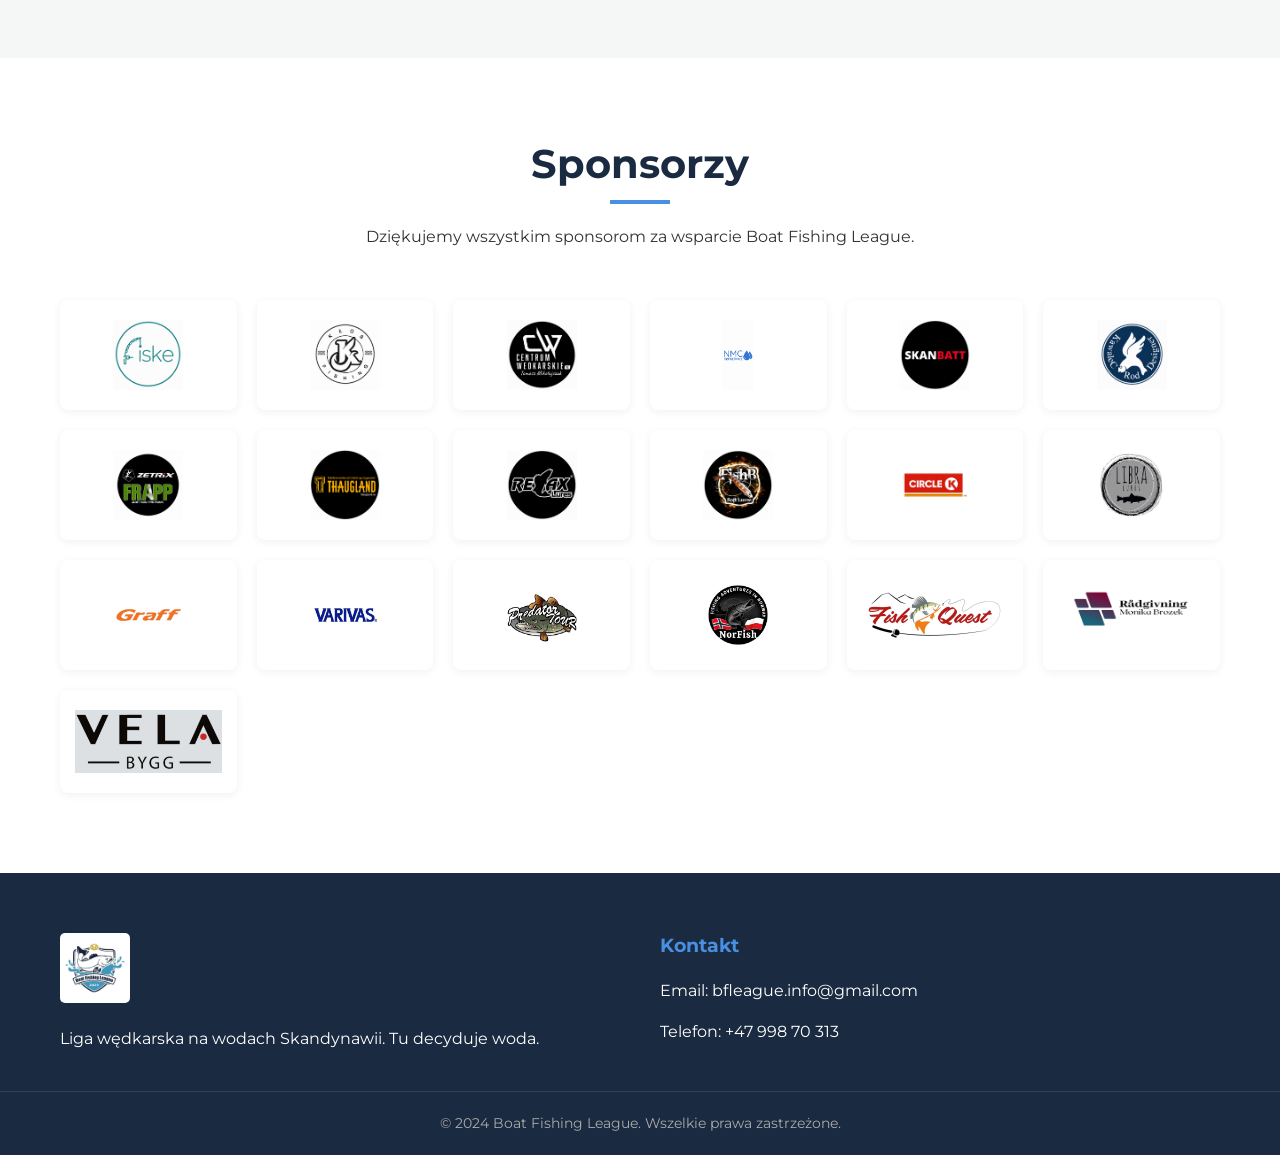
==== commit a8cd2102: "Add sponsors, glomma, multiple small fixes" ====
--- a/index.html
+++ b/index.html
@@ -28,6 +28,7 @@
         <nav class="nav-links">
           <a href="#o-nas">O Lidze</a>
           <a href="#galeria">Galeria</a>
+          <a href="#sponsorzy">Sponsorzy</a>
           <a href="#kontakt">Kontakt</a>
         </nav>
       </div>
@@ -35,17 +36,17 @@
 
     <section class="hero">
       <div class="hero-content">
-        <a href="./tournaments/vansjo_30.html" class="next-event-badge">
+        <a href="./tournaments/glomma_classic_2.html" class="next-event-badge">
           <i class="fas fa-calendar-alt"></i>
           <span
-            >Najbliższe zawody: <strong>Vansjø 30</strong> – 23-24 Maja</span
+            >Najbliższe zawody: <strong>Glomma Classic – Etap 2</strong> – 20-21 Czerwca</span
           >
         </a>
 
         <h1>Only the best will win.<br />The water decides.</h1>
 
         <div class="hero-btns">
-          <a href="./tournaments/vansjo_30.html" class="btn-primary-large"
+          <a href="./tournaments/glomma_classic_2.html" class="btn-primary-large"
             >Zapisz się teraz</a
           >
           <a href="#terminarz" class="btn-secondary">Terminarz</a>
@@ -86,16 +87,30 @@
         </div>
 
         <div class="events-grid">
-          <div class="event-card highlight" id="najblizsze-zawody">
+          <div class="event-card">
             <div class="event-date">23-24 <span>MAJ</span></div>
             <div class="event-info">
               <h3>Vansjø 30</h3>
               <p>
                 <i class="fas fa-map-marker-alt"></i> Jezioro Vansjø, Svinndal
               </p>
+              <span class="status" style="background:#ccc;color:#555;">Zakończone</span>
+            </div>
+            <a href="./tournaments/vansjo_30.html" class="btn-event"
+              >Szczegóły</a
+            >
+          </div>
+
+          <div class="event-card highlight" id="najblizsze-zawody">
+            <div class="event-date">20-21 <span>CZE</span></div>
+            <div class="event-info">
+              <h3>Glomma Classic – Etap 2</h3>
+              <p>
+                <i class="fas fa-map-marker-alt"></i> Rzeka Glomma, Askim
+              </p>
               <span class="status">Zapisy otwarte</span>
             </div>
-            <a href="./tournaments/vansjo_30.html" class="btn-event"
+            <a href="./tournaments/glomma_classic_2.html" class="btn-event"
               >Szczegóły</a
             >
           </div>
@@ -185,6 +200,41 @@
       </div>
     </section>
 
+    <section id="sponsorzy" class="section-padding">
+      <div class="container">
+        <div class="section-header">
+          <h2>Sponsorzy</h2>
+          <div class="divider center"></div>
+          <p>Dziękujemy wszystkim sponsorom za wsparcie Boat Fishing League.</p>
+        </div>
+
+        <!-- Loga generowane automatycznie przez scripts/generate-sponsors.js — wrzuć plik do media/sponsors/ i zrób push. -->
+        <div class="sponsors-grid">
+          <!-- SPONSORS:START -->
+          <div class="sponsor-slot"><img src="./media/sponsors/0FF67491-E7A2-4674-924C-4B1BF46CC4A8.png" alt="Sponsor 1" /></div>
+          <div class="sponsor-slot"><img src="./media/sponsors/2DED3704-371A-4A4A-BBF7-409C88AAFD53.png" alt="Sponsor 2" /></div>
+          <div class="sponsor-slot"><img src="./media/sponsors/3858EBE7-0057-4DE5-8B0A-4CDFDEFE9D7B.png" alt="Sponsor 3" /></div>
+          <div class="sponsor-slot"><img src="./media/sponsors/42B1AD2C-C486-46E8-942E-C0FEF49B4E60.png" alt="Sponsor 4" /></div>
+          <div class="sponsor-slot"><img src="./media/sponsors/4E5802DB-EDD1-4ECE-A03E-7149ADF17E52.png" alt="Sponsor 5" /></div>
+          <div class="sponsor-slot"><img src="./media/sponsors/5720F206-BB0F-43FB-96FE-C673C3798E3F.png" alt="Sponsor 6" /></div>
+          <div class="sponsor-slot"><img src="./media/sponsors/774647FD-263C-4F2F-AA0D-671EFEB92536.png" alt="Sponsor 7" /></div>
+          <div class="sponsor-slot"><img src="./media/sponsors/918BC970-A621-4C79-970E-899C8B42A0C0.png" alt="Sponsor 8" /></div>
+          <div class="sponsor-slot"><img src="./media/sponsors/CE99BD8C-AFF8-4593-A2DC-83D17A729377.png" alt="Sponsor 9" /></div>
+          <div class="sponsor-slot"><img src="./media/sponsors/D0FA9438-1A2D-488E-81F8-14281ED74B90.png" alt="Sponsor 10" /></div>
+          <div class="sponsor-slot"><img src="./media/sponsors/IMG_2753.JPG" alt="Sponsor 11" /></div>
+          <div class="sponsor-slot"><img src="./media/sponsors/IMG_2858.JPG" alt="Sponsor 12" /></div>
+          <div class="sponsor-slot"><img src="./media/sponsors/IMG_3053.JPG" alt="Sponsor 13" /></div>
+          <div class="sponsor-slot"><img src="./media/sponsors/IMG_3361.JPG" alt="Sponsor 14" /></div>
+          <div class="sponsor-slot"><img src="./media/sponsors/IMG_3374.JPG" alt="Sponsor 15" /></div>
+          <div class="sponsor-slot"><img src="./media/sponsors/IMG_3384.JPG" alt="Sponsor 16" /></div>
+          <div class="sponsor-slot"><img src="./media/sponsors/IMG_3385.JPG" alt="Sponsor 17" /></div>
+          <div class="sponsor-slot"><img src="./media/sponsors/IMG_3386.JPG" alt="Sponsor 18" /></div>
+          <div class="sponsor-slot"><img src="./media/sponsors/IMG_3387.JPG" alt="Sponsor 19" /></div>
+          <!-- SPONSORS:END -->
+        </div>
+      </div>
+    </section>
+
     <footer id="kontakt" class="footer">
       <div class="container footer-content">
         <div class="footer-col">
@@ -194,21 +244,13 @@
             class="footer-logo"
           />
           <p>
-            Profesjonalna liga wędkarska z łodzi. Emocje, rywalizacja, natura.
+            Liga wędkarska na wodach Skandynawii. Tu decyduje woda.
           </p>
-        </div>
-        <div class="footer-col">
-          <h3>Szybkie linki</h3>
-          <ul>
-            <li><a href="#o-nas">Regulamin</a></li>
-            <li><a href="#zawody">Harmonogram 2024</a></li>
-            <li><a href="#galeria">Wyniki</a></li>
-          </ul>
         </div>
         <div class="footer-col">
           <h3>Kontakt</h3>
-          <p>Email: kontakt@boatfishing-league.com</p>
-          <p>Telefon: +48 123 456 789</p>
+          <p>Email: bfleague.info@gmail.com</p>
+          <p>Telefon: +47 998 70 313</p>
         </div>
       </div>
       <div class="footer-bottom">
--- a/style.css
+++ b/style.css
@@ -469,6 +469,65 @@
   box-shadow: 0 15px 30px rgba(0, 0, 0, 0.2);
 }
 
+/* --- SEKCJA SPONSORZY --- */
+.sponsors-grid {
+  display: grid;
+  grid-template-columns: repeat(auto-fill, minmax(150px, 1fr));
+  gap: 20px;
+  align-items: center;
+}
+
+.sponsor-slot {
+  display: flex;
+  align-items: center;
+  justify-content: center;
+  padding: 20px 15px;
+  background: var(--white);
+  border-radius: 8px;
+  box-shadow: 0 2px 10px rgba(0, 0, 0, 0.06);
+  min-height: 100px;
+  transition: var(--transition);
+}
+
+.sponsor-slot:hover {
+  box-shadow: 0 6px 20px rgba(0, 0, 0, 0.12);
+  transform: translateY(-3px);
+}
+
+.sponsor-slot img {
+  max-width: 100%;
+  max-height: 70px;
+  object-fit: contain;
+  transition: var(--transition);
+}
+
+.sponsor-slot:hover img {
+  transform: scale(1.05);
+}
+
+.sponsor-placeholder {
+  border: 2px dashed #d0d8e4;
+  background: transparent;
+  box-shadow: none;
+}
+
+.sponsor-placeholder:hover {
+  box-shadow: none;
+  transform: none;
+}
+
+@media (max-width: 768px) {
+  .sponsors-grid {
+    grid-template-columns: repeat(auto-fill, minmax(120px, 1fr));
+    gap: 15px;
+  }
+
+  .sponsor-slot {
+    min-height: 80px;
+    padding: 15px 10px;
+  }
+}
+
 /* --- STOPKA --- */
 .footer {
   background-color: var(--primary-color);
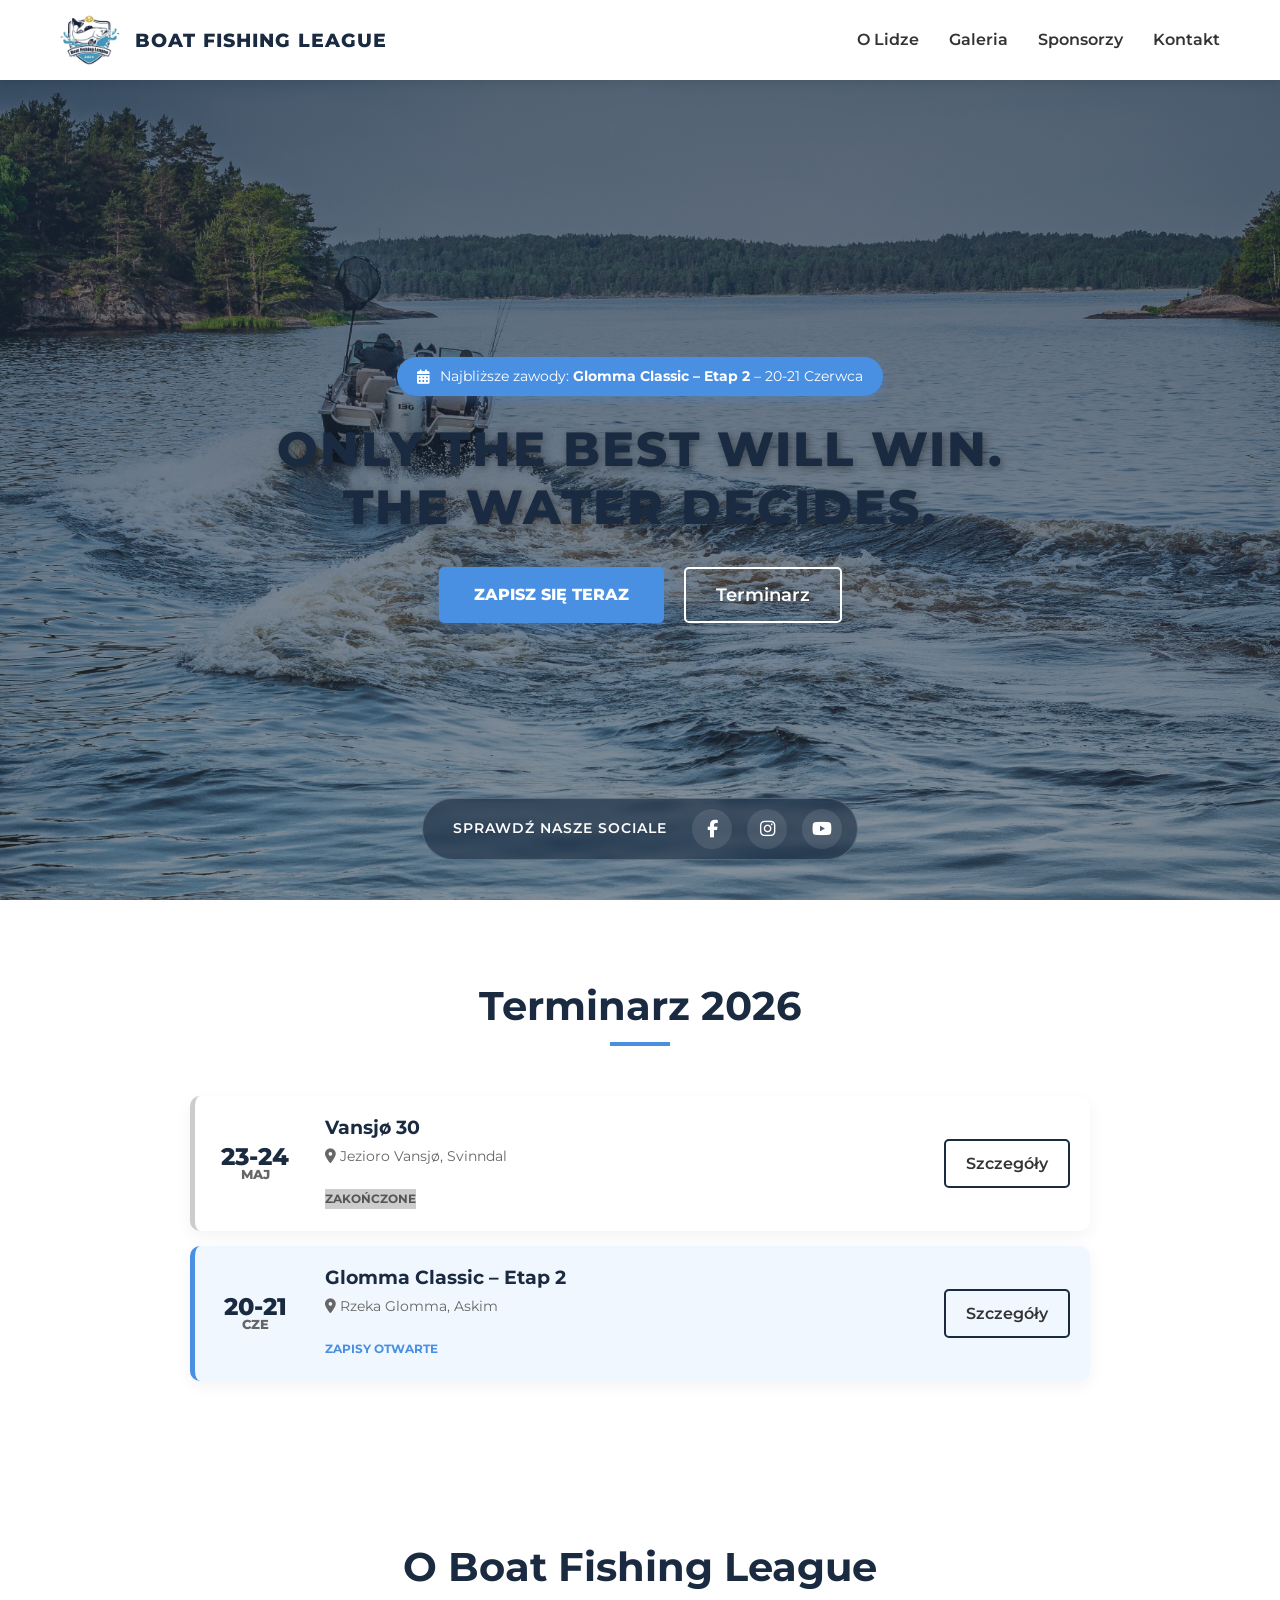
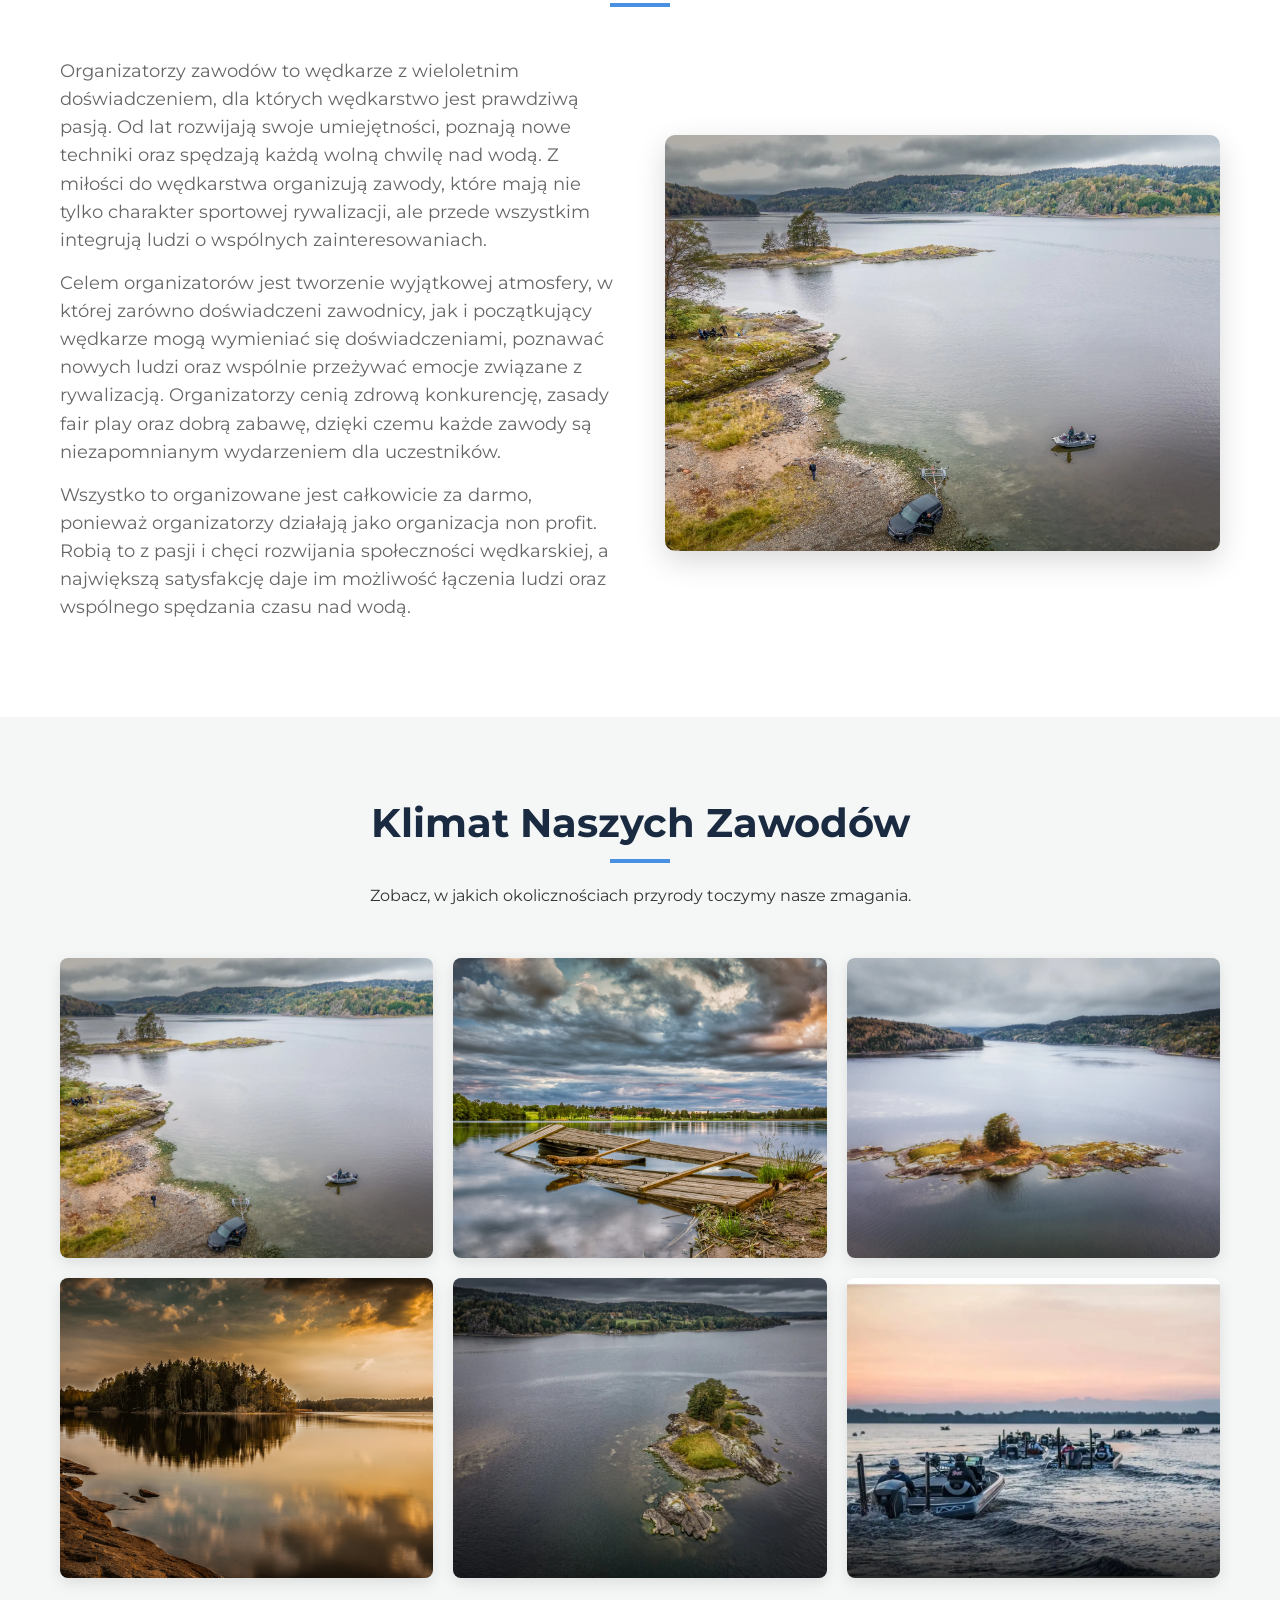
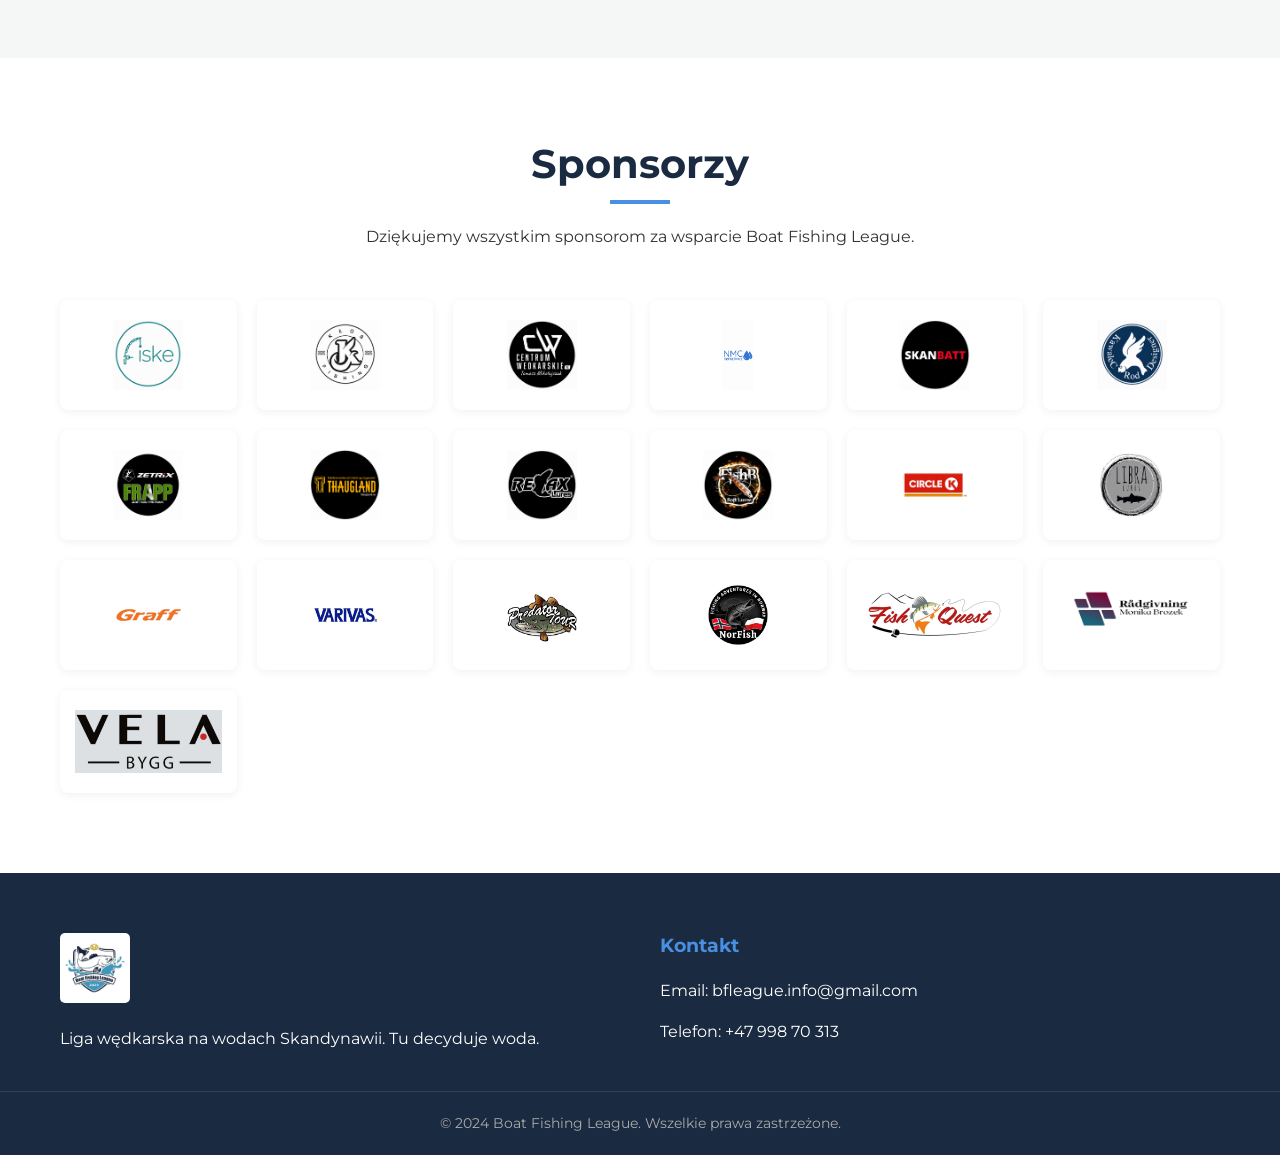
==== commit d655b672: "Restructure and rename media folder" ====
--- a/index.html
+++ b/index.html
@@ -4,7 +4,7 @@
     <meta charset="UTF-8" />
     <meta name="viewport" content="width=device-width, initial-scale=1.0" />
     <title>Boat Fishing League | Profesjonalna Liga Wędkarska</title>
-    <link rel="icon" type="image/webp" href="./media/bfl_logo.pdf-logo.webp" />
+    <link rel="icon" type="image/webp" href="./media/logo.webp" />
     <link rel="stylesheet" href="style.css" />
     <link
       href="https://fonts.googleapis.com/css2?family=Montserrat:wght@400;600;800&display=swap"
@@ -19,10 +19,7 @@
     <header class="navbar">
       <div class="container nav-container">
         <a href="#" class="logo">
-          <img
-            src="./media/bfl_logo.pdf-logo.webp"
-            alt="Boat Fishing League Logo"
-          />
+          <img src="./media/logo.webp" alt="Boat Fishing League Logo" />
           <span class="logo-text">Boat Fishing League</span>
         </a>
         <nav class="nav-links">
@@ -39,14 +36,17 @@
         <a href="./tournaments/glomma_classic_2.html" class="next-event-badge">
           <i class="fas fa-calendar-alt"></i>
           <span
-            >Najbliższe zawody: <strong>Glomma Classic – Etap 2</strong> – 20-21 Czerwca</span
+            >Najbliższe zawody: <strong>Glomma Classic – Etap 2</strong> – 20-21
+            Czerwca</span
           >
         </a>
 
         <h1>Only the best will win.<br />The water decides.</h1>
 
         <div class="hero-btns">
-          <a href="./tournaments/glomma_classic_2.html" class="btn-primary-large"
+          <a
+            href="./tournaments/glomma_classic_2.html"
+            class="btn-primary-large"
             >Zapisz się teraz</a
           >
           <a href="#terminarz" class="btn-secondary">Terminarz</a>
@@ -94,7 +94,9 @@
               <p>
                 <i class="fas fa-map-marker-alt"></i> Jezioro Vansjø, Svinndal
               </p>
-              <span class="status" style="background:#ccc;color:#555;">Zakończone</span>
+              <span class="status" style="background: #ccc; color: #555"
+                >Zakończone</span
+              >
             </div>
             <a href="./tournaments/vansjo_30.html" class="btn-event"
               >Szczegóły</a
@@ -105,9 +107,7 @@
             <div class="event-date">20-21 <span>CZE</span></div>
             <div class="event-info">
               <h3>Glomma Classic – Etap 2</h3>
-              <p>
-                <i class="fas fa-map-marker-alt"></i> Rzeka Glomma, Askim
-              </p>
+              <p><i class="fas fa-map-marker-alt"></i> Rzeka Glomma, Askim</p>
               <span class="status">Zapisy otwarte</span>
             </div>
             <a href="./tournaments/glomma_classic_2.html" class="btn-event"
@@ -153,7 +153,7 @@
           </div>
           <div class="about-image">
             <img
-              src="./media/cropped-dji_0615-hdr-edit-1.webp"
+              src="./media/gallery/boat-launch-aerial.webp"
               alt="Wędkarze na łodzi podczas zawodów"
             />
           </div>
@@ -171,31 +171,14 @@
           </p>
         </div>
         <div class="gallery-grid">
-          <img
-            src="./media/dsc_3781-edit.webp"
-            alt="Zatopiony pomost o wschodzie słońca"
-            class="gallery-img"
-          />
-          <img
-            src="./media/dsc_8829-edit.webp"
-            alt="Odbicie wyspy w tafli jeziora"
-            class="gallery-img"
-          />
-          <img
-            src="./media/dji_0585-hdr-edit.webp"
-            alt="Widok z drona na wyspę"
-            class="gallery-img"
-          />
-          <img
-            src="./media/cropped-dji_0750-hdr-edit.webp"
-            alt="Archipelag wysp z lotu ptaka"
-            class="gallery-img"
-          />
-          <img
-            src="./media/481790204_122213454230205176_8717980558008631045_n.webp"
-            alt="Grupa wędkarzy na łodzi podczas zawodów"
-            class="gallery-img"
-          />
+          <!-- GALLERY:START -->
+          <img src="./media/gallery/boat-launch-aerial.webp" alt="Boat Launch Aerial" class="gallery-img" />
+          <img src="./media/gallery/broken-dock-sunset.webp" alt="Broken Dock Sunset" class="gallery-img" />
+          <img src="./media/gallery/island-fjord-aerial.webp" alt="Island Fjord Aerial" class="gallery-img" />
+          <img src="./media/gallery/lake-golden-hour.webp" alt="Lake Golden Hour" class="gallery-img" />
+          <img src="./media/gallery/rocky-island-aerial.webp" alt="Rocky Island Aerial" class="gallery-img" />
+          <img src="./media/gallery/tournament-boats-dawn.webp" alt="Tournament Boats Dawn" class="gallery-img" />
+          <!-- GALLERY:END -->
         </div>
       </div>
     </section>
@@ -211,25 +194,93 @@
         <!-- Loga generowane automatycznie przez scripts/generate-sponsors.js — wrzuć plik do media/sponsors/ i zrób push. -->
         <div class="sponsors-grid">
           <!-- SPONSORS:START -->
-          <div class="sponsor-slot"><img src="./media/sponsors/0FF67491-E7A2-4674-924C-4B1BF46CC4A8.png" alt="Sponsor 1" /></div>
-          <div class="sponsor-slot"><img src="./media/sponsors/2DED3704-371A-4A4A-BBF7-409C88AAFD53.png" alt="Sponsor 2" /></div>
-          <div class="sponsor-slot"><img src="./media/sponsors/3858EBE7-0057-4DE5-8B0A-4CDFDEFE9D7B.png" alt="Sponsor 3" /></div>
-          <div class="sponsor-slot"><img src="./media/sponsors/42B1AD2C-C486-46E8-942E-C0FEF49B4E60.png" alt="Sponsor 4" /></div>
-          <div class="sponsor-slot"><img src="./media/sponsors/4E5802DB-EDD1-4ECE-A03E-7149ADF17E52.png" alt="Sponsor 5" /></div>
-          <div class="sponsor-slot"><img src="./media/sponsors/5720F206-BB0F-43FB-96FE-C673C3798E3F.png" alt="Sponsor 6" /></div>
-          <div class="sponsor-slot"><img src="./media/sponsors/774647FD-263C-4F2F-AA0D-671EFEB92536.png" alt="Sponsor 7" /></div>
-          <div class="sponsor-slot"><img src="./media/sponsors/918BC970-A621-4C79-970E-899C8B42A0C0.png" alt="Sponsor 8" /></div>
-          <div class="sponsor-slot"><img src="./media/sponsors/CE99BD8C-AFF8-4593-A2DC-83D17A729377.png" alt="Sponsor 9" /></div>
-          <div class="sponsor-slot"><img src="./media/sponsors/D0FA9438-1A2D-488E-81F8-14281ED74B90.png" alt="Sponsor 10" /></div>
-          <div class="sponsor-slot"><img src="./media/sponsors/IMG_2753.JPG" alt="Sponsor 11" /></div>
-          <div class="sponsor-slot"><img src="./media/sponsors/IMG_2858.JPG" alt="Sponsor 12" /></div>
-          <div class="sponsor-slot"><img src="./media/sponsors/IMG_3053.JPG" alt="Sponsor 13" /></div>
-          <div class="sponsor-slot"><img src="./media/sponsors/IMG_3361.JPG" alt="Sponsor 14" /></div>
-          <div class="sponsor-slot"><img src="./media/sponsors/IMG_3374.JPG" alt="Sponsor 15" /></div>
-          <div class="sponsor-slot"><img src="./media/sponsors/IMG_3384.JPG" alt="Sponsor 16" /></div>
-          <div class="sponsor-slot"><img src="./media/sponsors/IMG_3385.JPG" alt="Sponsor 17" /></div>
-          <div class="sponsor-slot"><img src="./media/sponsors/IMG_3386.JPG" alt="Sponsor 18" /></div>
-          <div class="sponsor-slot"><img src="./media/sponsors/IMG_3387.JPG" alt="Sponsor 19" /></div>
+          <div class="sponsor-slot">
+            <img
+              src="./media/sponsors/0FF67491-E7A2-4674-924C-4B1BF46CC4A8.png"
+              alt="Sponsor 1"
+            />
+          </div>
+          <div class="sponsor-slot">
+            <img
+              src="./media/sponsors/2DED3704-371A-4A4A-BBF7-409C88AAFD53.png"
+              alt="Sponsor 2"
+            />
+          </div>
+          <div class="sponsor-slot">
+            <img
+              src="./media/sponsors/3858EBE7-0057-4DE5-8B0A-4CDFDEFE9D7B.png"
+              alt="Sponsor 3"
+            />
+          </div>
+          <div class="sponsor-slot">
+            <img
+              src="./media/sponsors/42B1AD2C-C486-46E8-942E-C0FEF49B4E60.png"
+              alt="Sponsor 4"
+            />
+          </div>
+          <div class="sponsor-slot">
+            <img
+              src="./media/sponsors/4E5802DB-EDD1-4ECE-A03E-7149ADF17E52.png"
+              alt="Sponsor 5"
+            />
+          </div>
+          <div class="sponsor-slot">
+            <img
+              src="./media/sponsors/5720F206-BB0F-43FB-96FE-C673C3798E3F.png"
+              alt="Sponsor 6"
+            />
+          </div>
+          <div class="sponsor-slot">
+            <img
+              src="./media/sponsors/774647FD-263C-4F2F-AA0D-671EFEB92536.png"
+              alt="Sponsor 7"
+            />
+          </div>
+          <div class="sponsor-slot">
+            <img
+              src="./media/sponsors/918BC970-A621-4C79-970E-899C8B42A0C0.png"
+              alt="Sponsor 8"
+            />
+          </div>
+          <div class="sponsor-slot">
+            <img
+              src="./media/sponsors/CE99BD8C-AFF8-4593-A2DC-83D17A729377.png"
+              alt="Sponsor 9"
+            />
+          </div>
+          <div class="sponsor-slot">
+            <img
+              src="./media/sponsors/D0FA9438-1A2D-488E-81F8-14281ED74B90.png"
+              alt="Sponsor 10"
+            />
+          </div>
+          <div class="sponsor-slot">
+            <img src="./media/sponsors/IMG_2753.JPG" alt="Sponsor 11" />
+          </div>
+          <div class="sponsor-slot">
+            <img src="./media/sponsors/IMG_2858.JPG" alt="Sponsor 12" />
+          </div>
+          <div class="sponsor-slot">
+            <img src="./media/sponsors/IMG_3053.JPG" alt="Sponsor 13" />
+          </div>
+          <div class="sponsor-slot">
+            <img src="./media/sponsors/IMG_3361.JPG" alt="Sponsor 14" />
+          </div>
+          <div class="sponsor-slot">
+            <img src="./media/sponsors/IMG_3374.JPG" alt="Sponsor 15" />
+          </div>
+          <div class="sponsor-slot">
+            <img src="./media/sponsors/IMG_3384.JPG" alt="Sponsor 16" />
+          </div>
+          <div class="sponsor-slot">
+            <img src="./media/sponsors/IMG_3385.JPG" alt="Sponsor 17" />
+          </div>
+          <div class="sponsor-slot">
+            <img src="./media/sponsors/IMG_3386.JPG" alt="Sponsor 18" />
+          </div>
+          <div class="sponsor-slot">
+            <img src="./media/sponsors/IMG_3387.JPG" alt="Sponsor 19" />
+          </div>
           <!-- SPONSORS:END -->
         </div>
       </div>
@@ -239,13 +290,11 @@
       <div class="container footer-content">
         <div class="footer-col">
           <img
-            src="./media/bfl_logo.pdf-logo.webp"
+            src="./media/logo.webp"
             alt="BFL Logo White"
             class="footer-logo"
           />
-          <p>
-            Liga wędkarska na wodach Skandynawii. Tu decyduje woda.
-          </p>
+          <p>Liga wędkarska na wodach Skandynawii. Tu decyduje woda.</p>
         </div>
         <div class="footer-col">
           <h3>Kontakt</h3>
--- a/style.css
+++ b/style.css
@@ -152,7 +152,7 @@
   /* Wykorzystanie zdjęcia startujących łodzi z przyciemnieniem dla czytelności tekstu */
   background:
     linear-gradient(rgba(26, 42, 64, 0.7), rgba(26, 42, 64, 0.4)),
-    url('./media/cropped-dsc_0003.webp') center/cover no-repeat;
+    url('./media/home_page_background.webp') center/cover no-repeat;
   display: flex;
   align-items: center;
   justify-content: center;
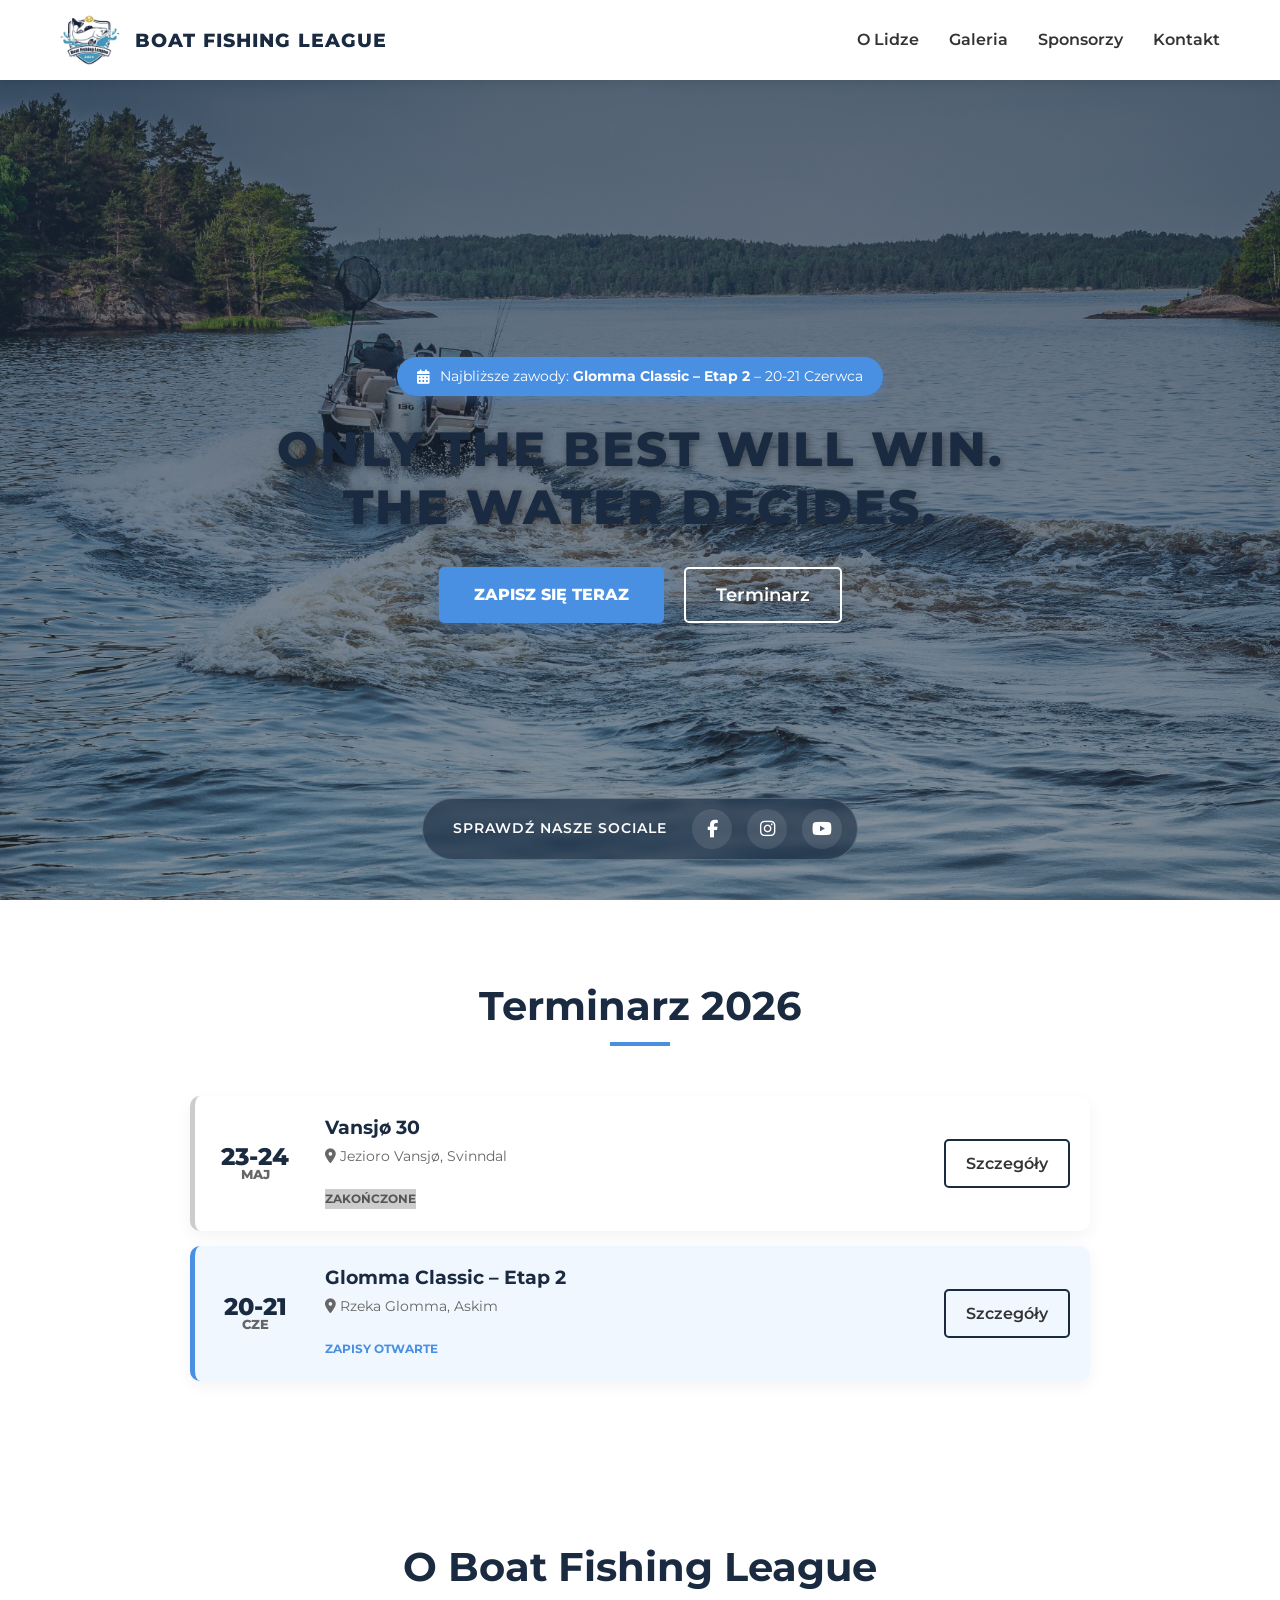
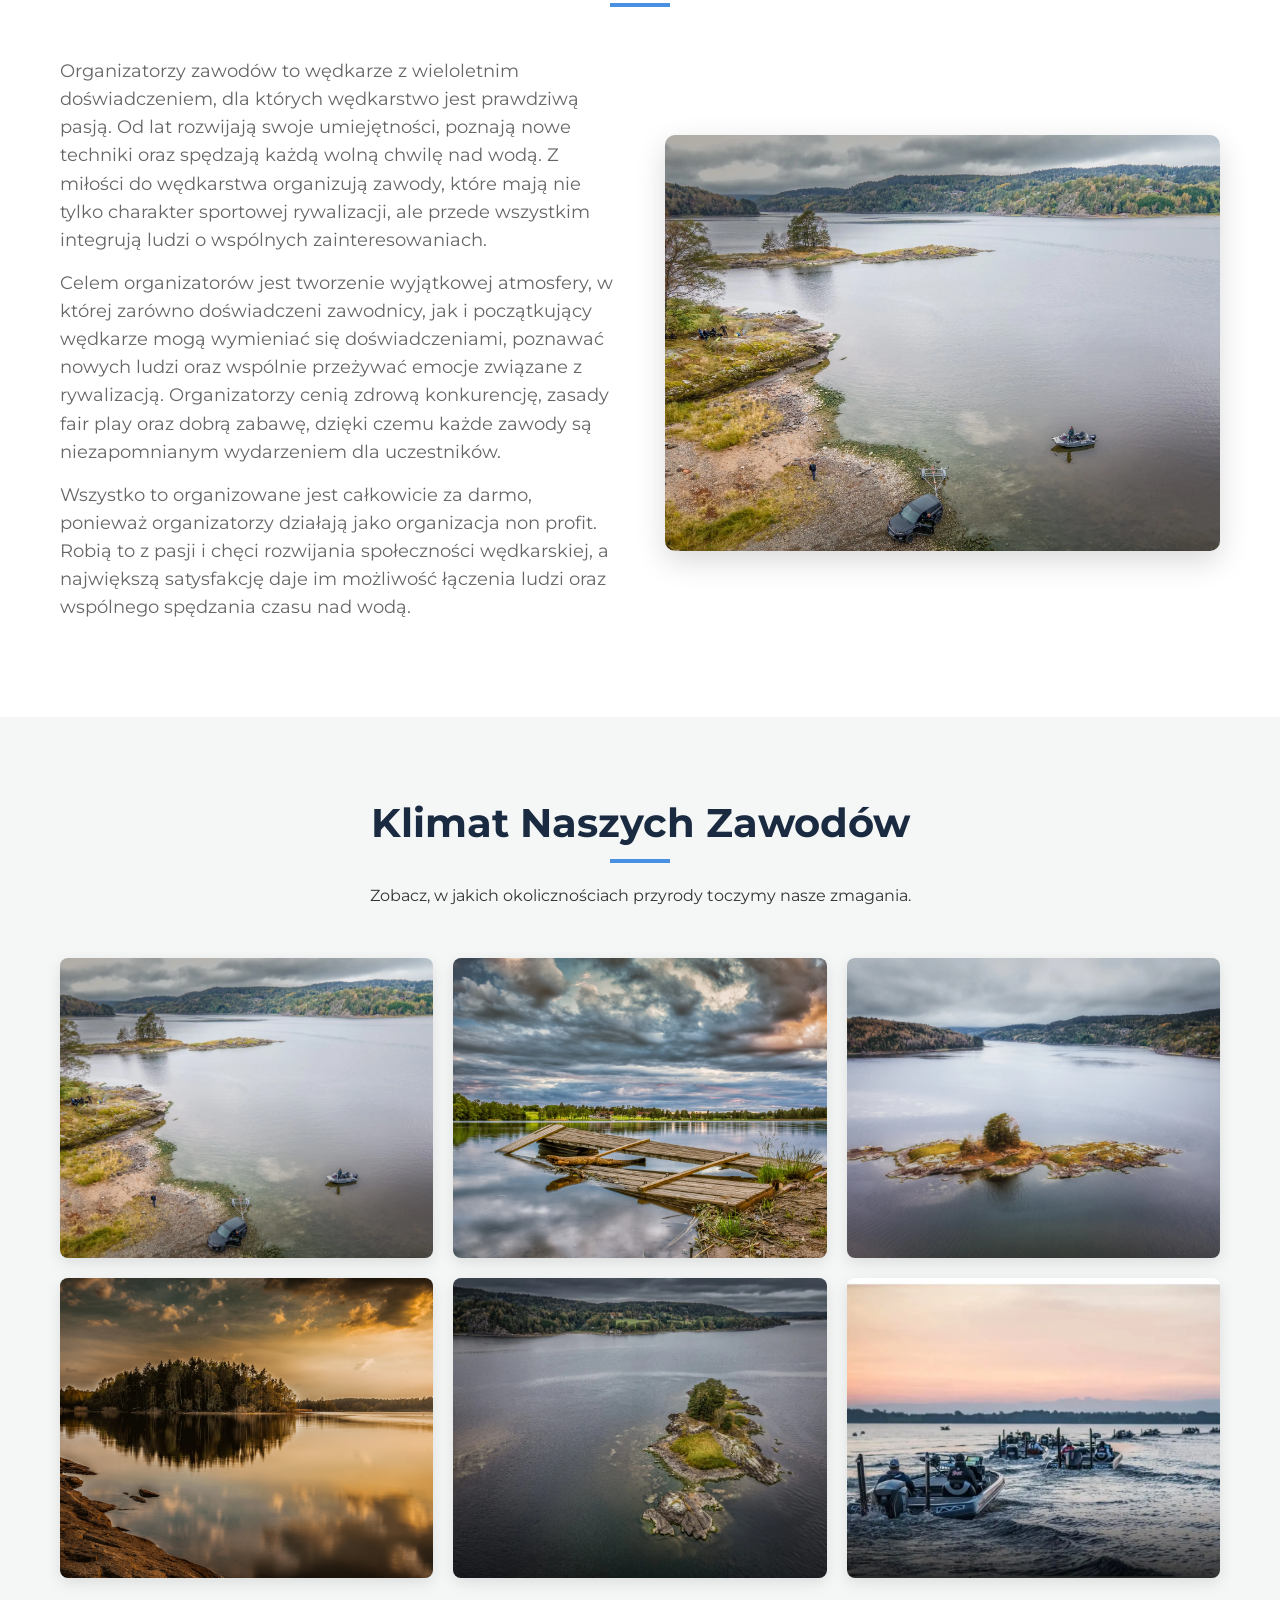
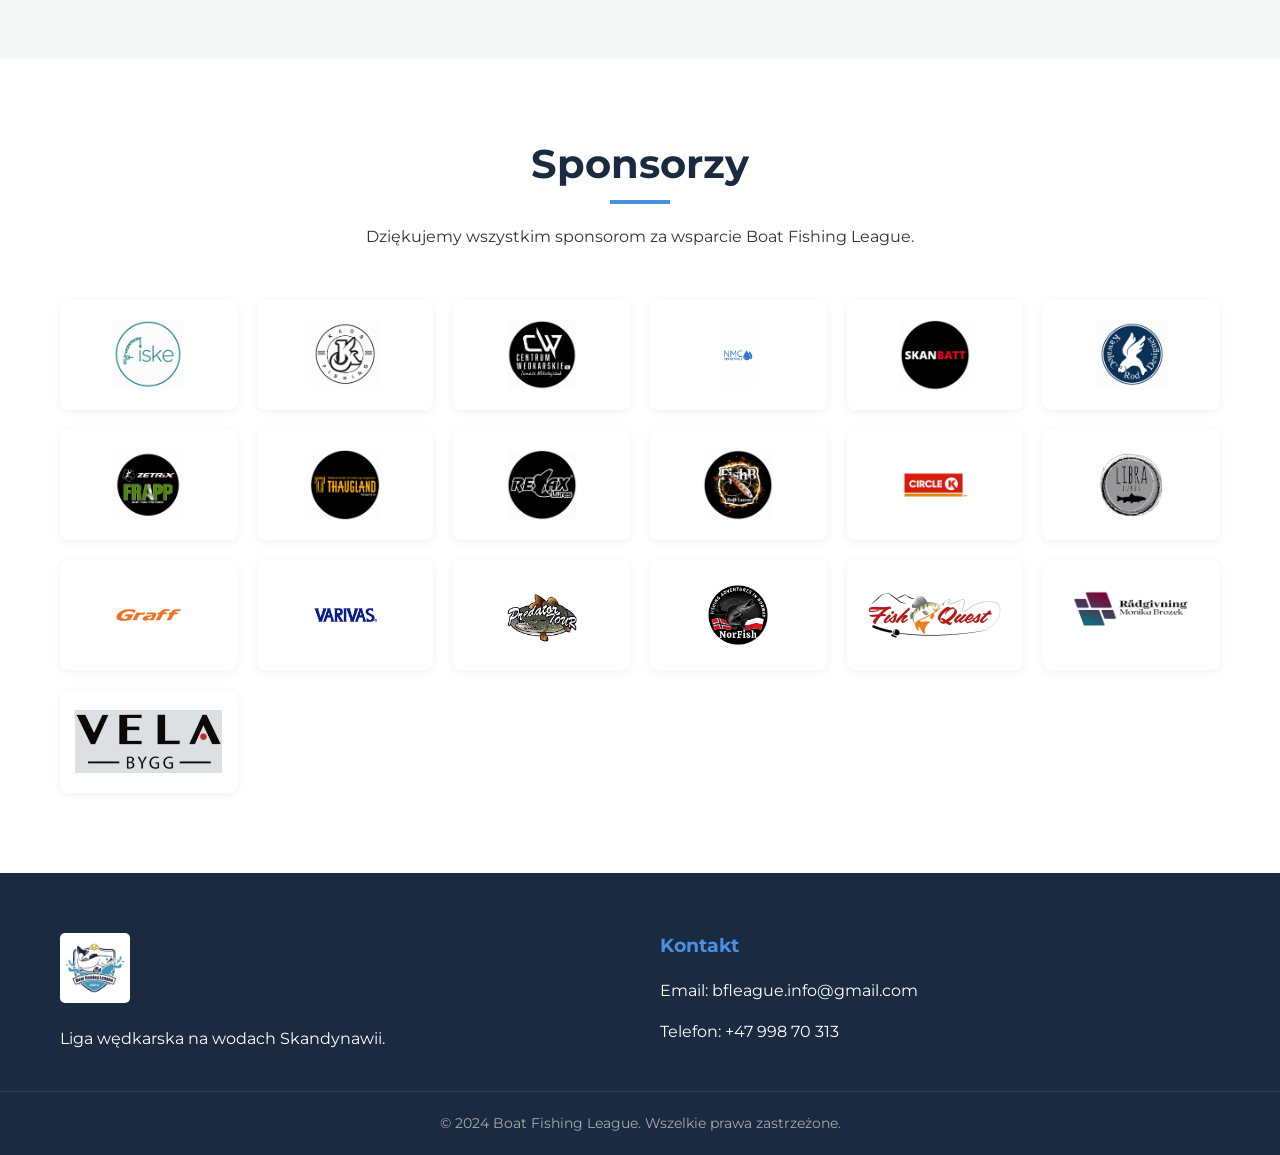
==== commit 6b970764: "Fix" ====
--- a/index.html
+++ b/index.html
@@ -171,13 +171,37 @@
           </p>
         </div>
         <div class="gallery-grid">
-          <!-- GALLERY:START -->
-          <img src="./media/gallery/boat-launch-aerial.webp" alt="Boat Launch Aerial" class="gallery-img" />
-          <img src="./media/gallery/broken-dock-sunset.webp" alt="Broken Dock Sunset" class="gallery-img" />
-          <img src="./media/gallery/island-fjord-aerial.webp" alt="Island Fjord Aerial" class="gallery-img" />
-          <img src="./media/gallery/lake-golden-hour.webp" alt="Lake Golden Hour" class="gallery-img" />
-          <img src="./media/gallery/rocky-island-aerial.webp" alt="Rocky Island Aerial" class="gallery-img" />
-          <img src="./media/gallery/tournament-boats-dawn.webp" alt="Tournament Boats Dawn" class="gallery-img" />
+          <!-- GALLERY:START -->
+          <img
+            src="./media/gallery/boat-launch-aerial.webp"
+            alt="Boat Launch Aerial"
+            class="gallery-img"
+          />
+          <img
+            src="./media/gallery/broken-dock-sunset.webp"
+            alt="Broken Dock Sunset"
+            class="gallery-img"
+          />
+          <img
+            src="./media/gallery/island-fjord-aerial.webp"
+            alt="Island Fjord Aerial"
+            class="gallery-img"
+          />
+          <img
+            src="./media/gallery/lake-golden-hour.webp"
+            alt="Lake Golden Hour"
+            class="gallery-img"
+          />
+          <img
+            src="./media/gallery/rocky-island-aerial.webp"
+            alt="Rocky Island Aerial"
+            class="gallery-img"
+          />
+          <img
+            src="./media/gallery/tournament-boats-dawn.webp"
+            alt="Tournament Boats Dawn"
+            class="gallery-img"
+          />
           <!-- GALLERY:END -->
         </div>
       </div>
@@ -294,7 +318,7 @@
             alt="BFL Logo White"
             class="footer-logo"
           />
-          <p>Liga wędkarska na wodach Skandynawii. Tu decyduje woda.</p>
+          <p>Liga wędkarska na wodach Skandynawii.</p>
         </div>
         <div class="footer-col">
           <h3>Kontakt</h3>
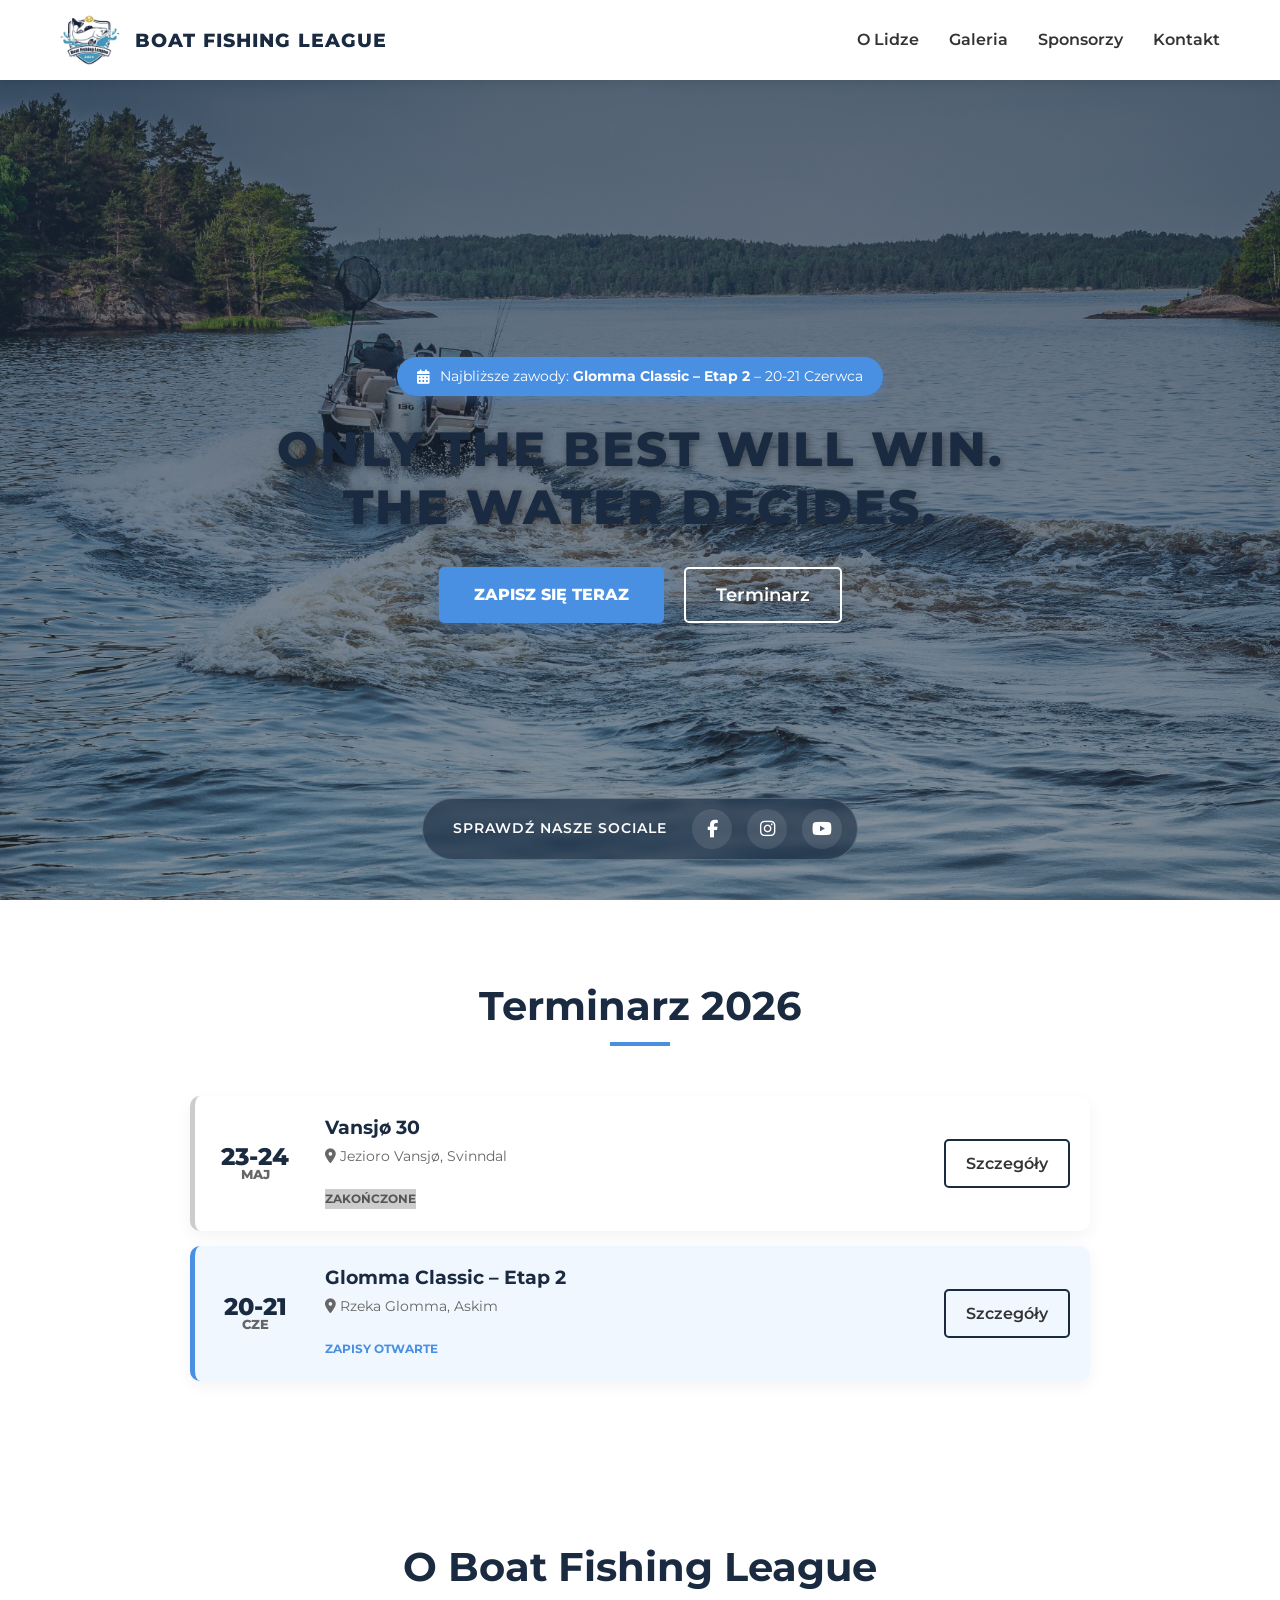
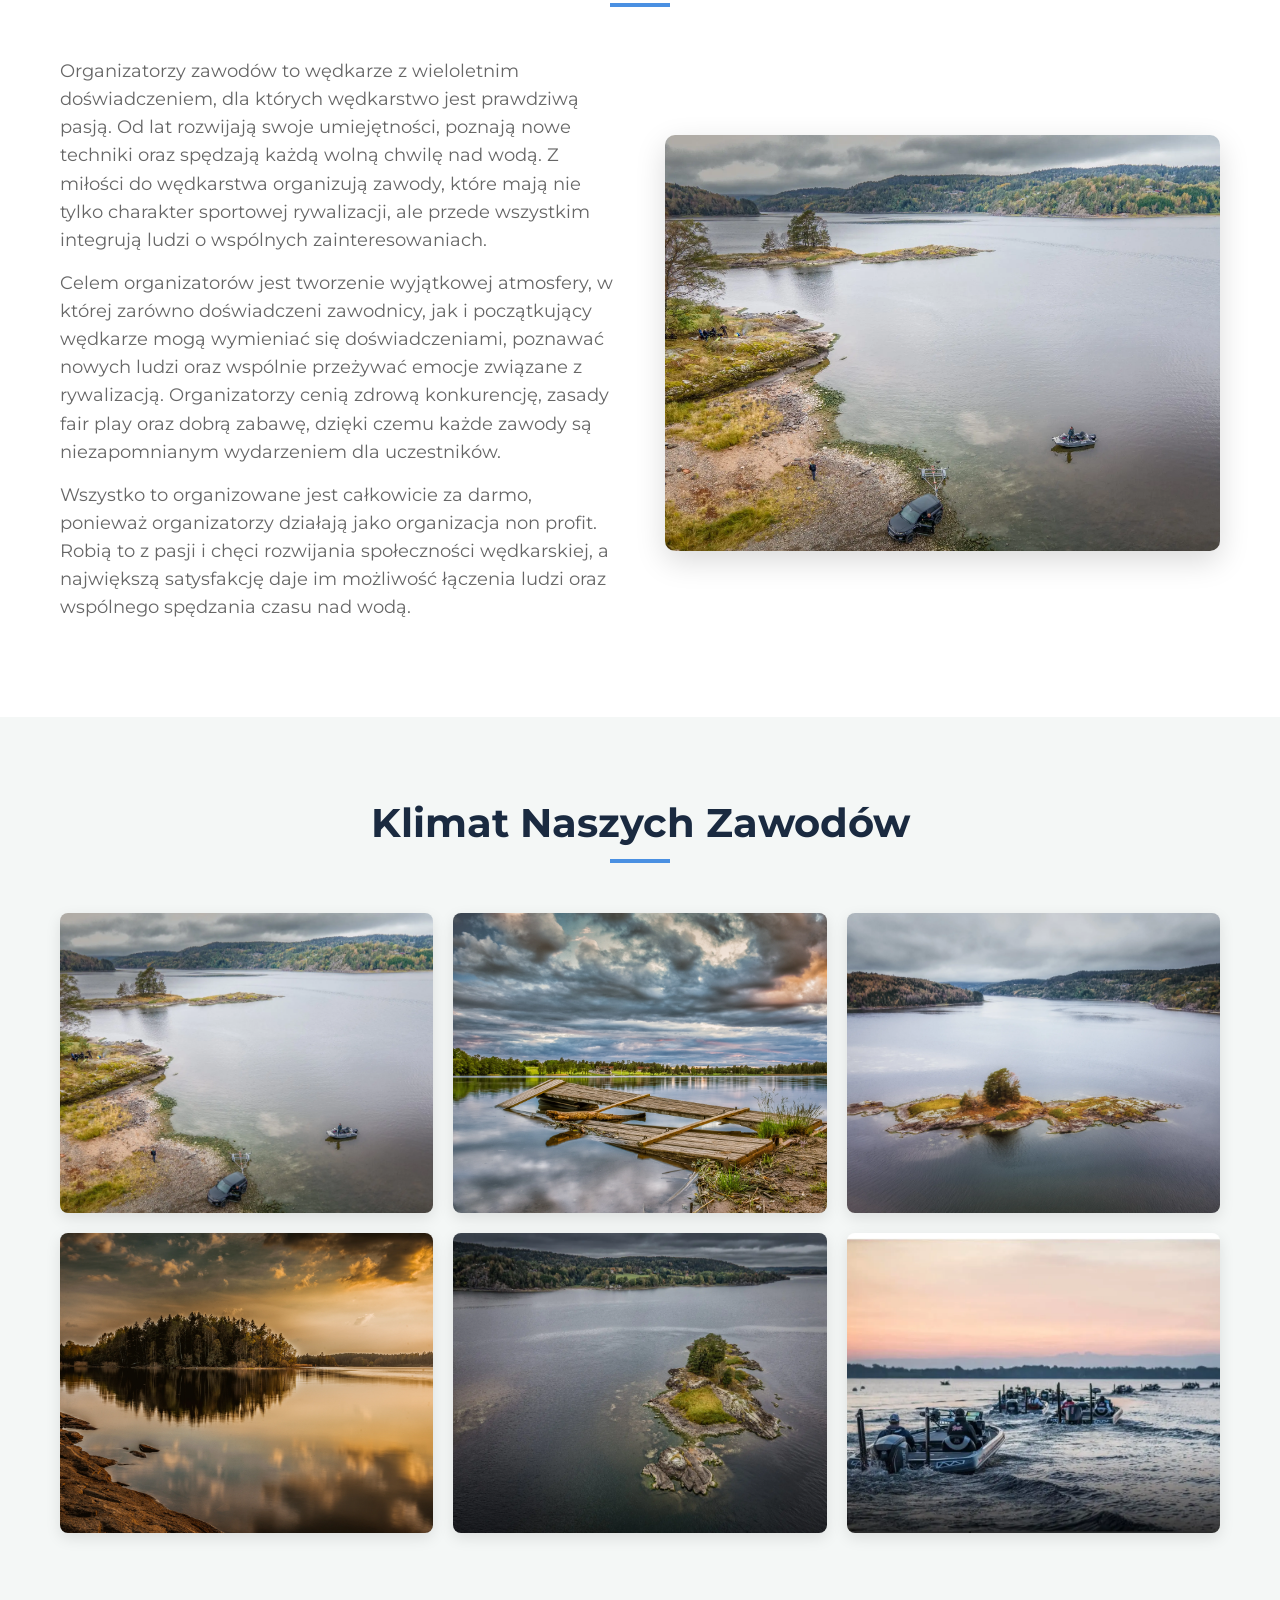
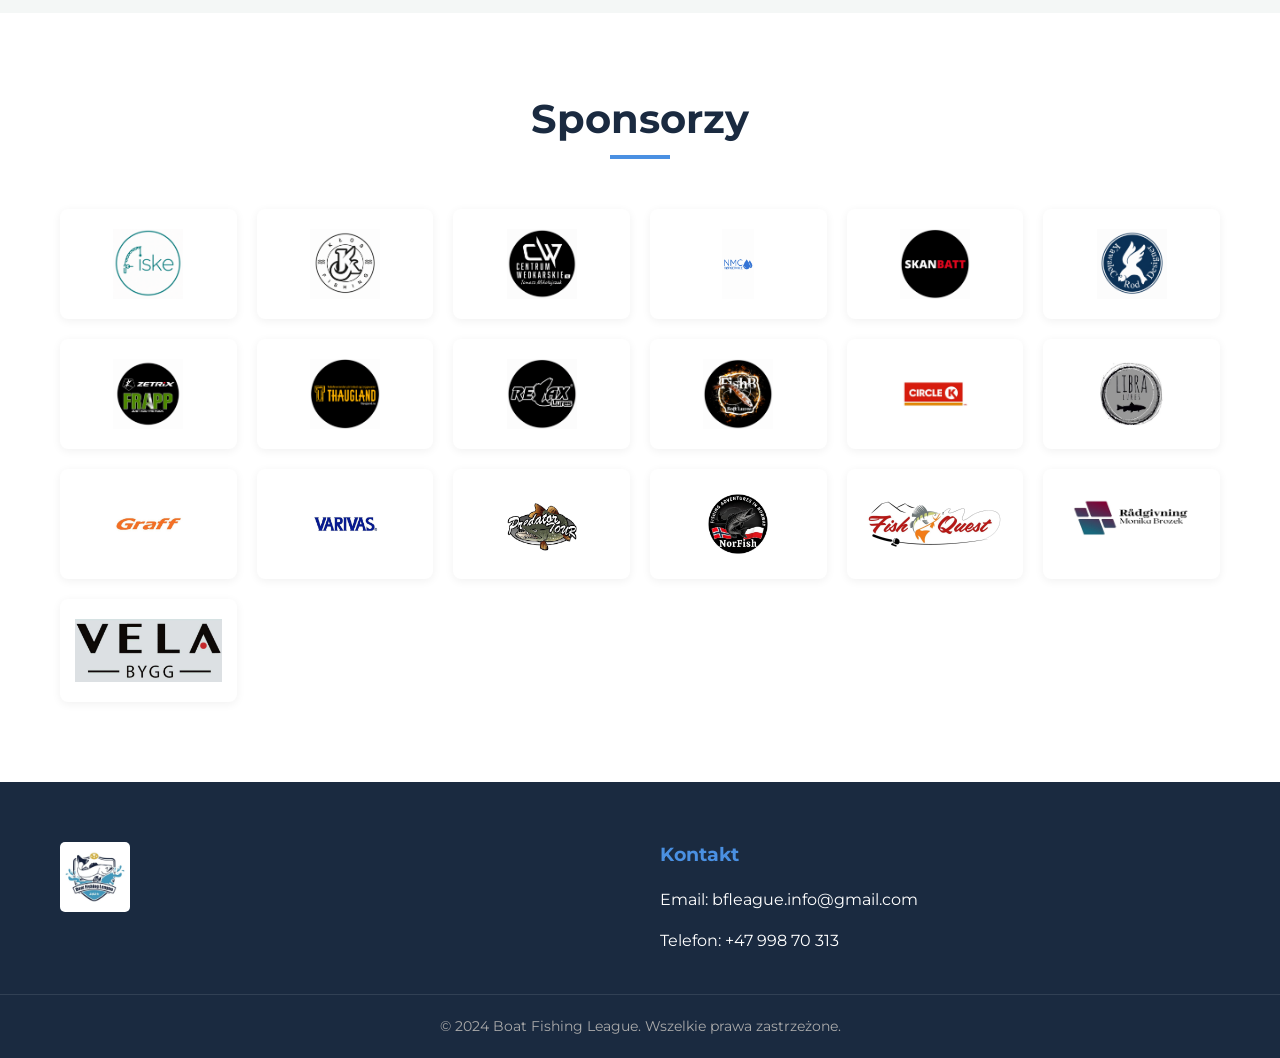
==== commit 87263d2e: "Mobile improvements" ====
--- a/index.html
+++ b/index.html
@@ -28,6 +28,11 @@
           <a href="#sponsorzy">Sponsorzy</a>
           <a href="#kontakt">Kontakt</a>
         </nav>
+        <button class="nav-toggle" aria-label="Menu" aria-expanded="false">
+          <span></span>
+          <span></span>
+          <span></span>
+        </button>
       </div>
     </header>
 
@@ -166,9 +171,6 @@
         <div class="section-header">
           <h2>Klimat Naszych Zawodów</h2>
           <div class="divider center"></div>
-          <p>
-            Zobacz, w jakich okolicznościach przyrody toczymy nasze zmagania.
-          </p>
         </div>
         <div class="gallery-grid">
           <!-- GALLERY:START -->
@@ -212,7 +214,6 @@
         <div class="section-header">
           <h2>Sponsorzy</h2>
           <div class="divider center"></div>
-          <p>Dziękujemy wszystkim sponsorom za wsparcie Boat Fishing League.</p>
         </div>
 
         <!-- Loga generowane automatycznie przez scripts/generate-sponsors.js — wrzuć plik do media/sponsors/ i zrób push. -->
@@ -318,7 +319,6 @@
             alt="BFL Logo White"
             class="footer-logo"
           />
-          <p>Liga wędkarska na wodach Skandynawii.</p>
         </div>
         <div class="footer-col">
           <h3>Kontakt</h3>
@@ -330,5 +330,21 @@
         <p>&copy; 2024 Boat Fishing League. Wszelkie prawa zastrzeżone.</p>
       </div>
     </footer>
+    <script>
+      const toggle = document.querySelector('.nav-toggle');
+      const navLinks = document.querySelector('.nav-links');
+      toggle.addEventListener('click', () => {
+        const isOpen = navLinks.classList.toggle('open');
+        toggle.classList.toggle('open', isOpen);
+        toggle.setAttribute('aria-expanded', isOpen);
+      });
+      navLinks.querySelectorAll('a').forEach((link) => {
+        link.addEventListener('click', () => {
+          navLinks.classList.remove('open');
+          toggle.classList.remove('open');
+          toggle.setAttribute('aria-expanded', 'false');
+        });
+      });
+    </script>
   </body>
 </html>
--- a/style.css
+++ b/style.css
@@ -114,6 +114,42 @@
   color: var(--secondary-color);
 }
 
+/* --- HAMBURGER (MOBILE) --- */
+.nav-toggle {
+  display: none;
+  flex-direction: column;
+  justify-content: center;
+  gap: 5px;
+  background: none;
+  border: none;
+  cursor: pointer;
+  padding: 8px;
+  z-index: 1001;
+}
+
+.nav-toggle span {
+  display: block;
+  width: 25px;
+  height: 3px;
+  background-color: var(--primary-color);
+  border-radius: 3px;
+  transition: var(--transition);
+  transform-origin: center;
+}
+
+.nav-toggle.open span:nth-child(1) {
+  transform: translateY(8px) rotate(45deg);
+}
+
+.nav-toggle.open span:nth-child(2) {
+  opacity: 0;
+  transform: scaleX(0);
+}
+
+.nav-toggle.open span:nth-child(3) {
+  transform: translateY(-8px) rotate(-45deg);
+}
+
 /* --- PRZYCISKI --- */
 .btn-primary {
   background-color: var(--primary-color);
@@ -580,19 +616,133 @@
 
 /* --- RESPONSYWNOŚĆ (DLA TELEFONÓW) --- */
 @media (max-width: 768px) {
+  /* Nawigacja — hamburger */
+  .nav-toggle {
+    display: flex;
+  }
+
   .nav-links {
-    display: none; /* Ukrywamy linki na komórce - w pełnej wersji należałoby dodać menu "hamburger" */
+    position: absolute;
+    top: 80px;
+    left: 0;
+    width: 100%;
+    background: var(--white);
+    flex-direction: column;
+    align-items: stretch;
+    gap: 0;
+    padding: 0;
+    box-shadow: 0 5px 15px rgba(0, 0, 0, 0.12);
+    display: none;
+  }
+
+  .nav-links.open {
+    display: flex;
+  }
+
+  .nav-links a:not(.btn-primary) {
+    padding: 15px 20px;
+    border-bottom: 1px solid var(--bg-light);
+  }
+
+  .nav-links .btn-primary {
+    margin: 15px 20px;
+    text-align: center;
+  }
+
+  /* Odstępy sekcji */
+  .section-padding {
+    padding: 50px 0;
+  }
+
+  /* Typografia */
+  .section-header h2,
+  .about-text h2 {
+    font-size: 1.9rem;
   }
 
   .hero-content h1 {
     font-size: 2.2rem;
   }
 
+  /* Przyciski hero */
+  .hero-btns {
+    flex-direction: column;
+    align-items: center;
+    gap: 12px;
+  }
+
+  /* Sekcja O nas */
   .about {
     flex-direction: column;
-  }
-
+    gap: 30px;
+  }
+
+  /* Karty zawodów */
+  .event-card {
+    flex-wrap: wrap;
+    gap: 12px;
+  }
+
+  .event-info {
+    padding: 0 10px;
+  }
+
+  /* Galeria */
   .gallery-grid {
     grid-template-columns: 1fr;
   }
-}
+
+  .gallery-img {
+    height: auto;
+    aspect-ratio: 16 / 9;
+  }
+
+  /* Stopka */
+  .footer-col {
+    min-width: unset;
+    flex: unset;
+    width: 100%;
+  }
+
+  .footer-content {
+    gap: 25px;
+  }
+}
+
+@media (max-width: 480px) {
+  .hero-content h1 {
+    font-size: 1.8rem;
+    letter-spacing: 1px;
+  }
+
+  .next-event-badge {
+    font-size: 0.8rem;
+    padding: 6px 14px;
+  }
+
+  .nav-container {
+    height: 65px;
+  }
+
+  .logo img {
+    height: 45px;
+  }
+
+  .logo-text {
+    font-size: 1rem;
+  }
+
+  .nav-links {
+    top: 65px;
+  }
+
+  .btn-primary-large,
+  .btn-secondary {
+    padding: 12px 24px;
+    font-size: 1rem;
+  }
+
+  .hero {
+    padding-top: 65px;
+  }
+}
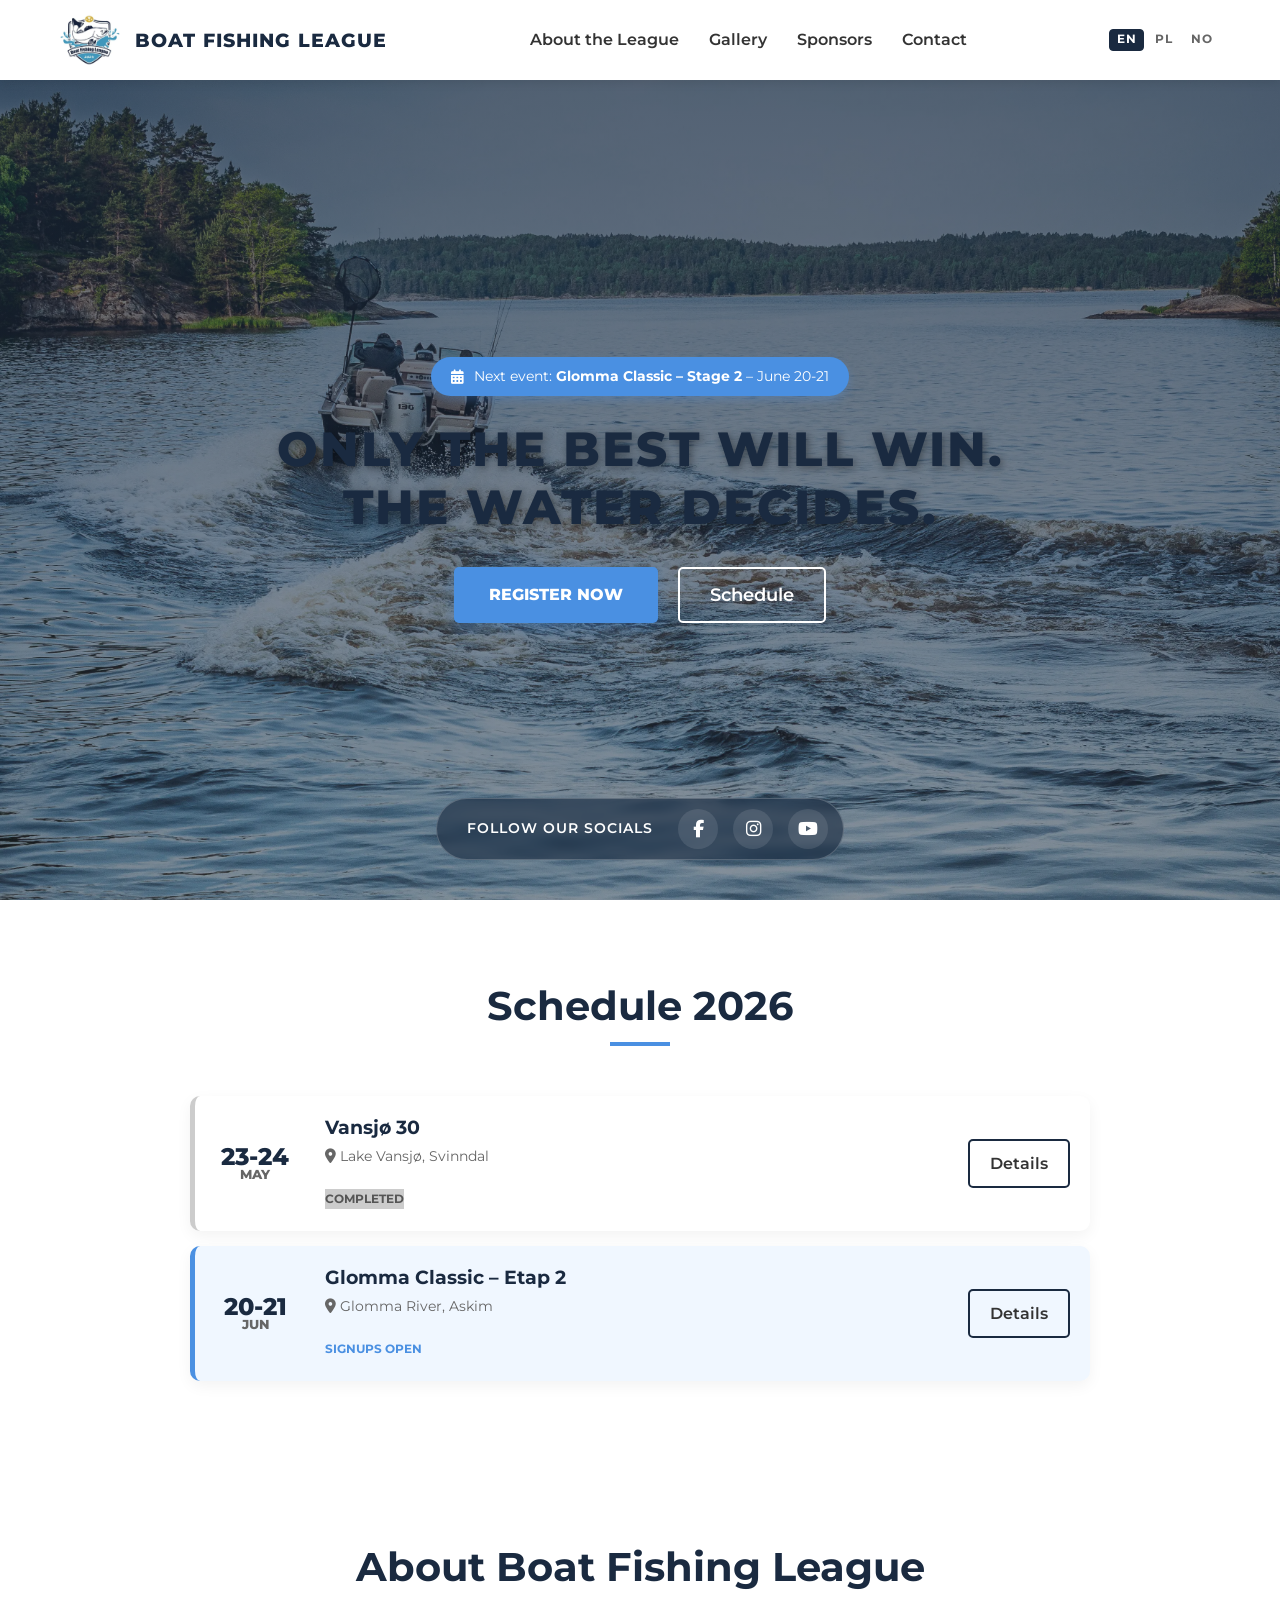
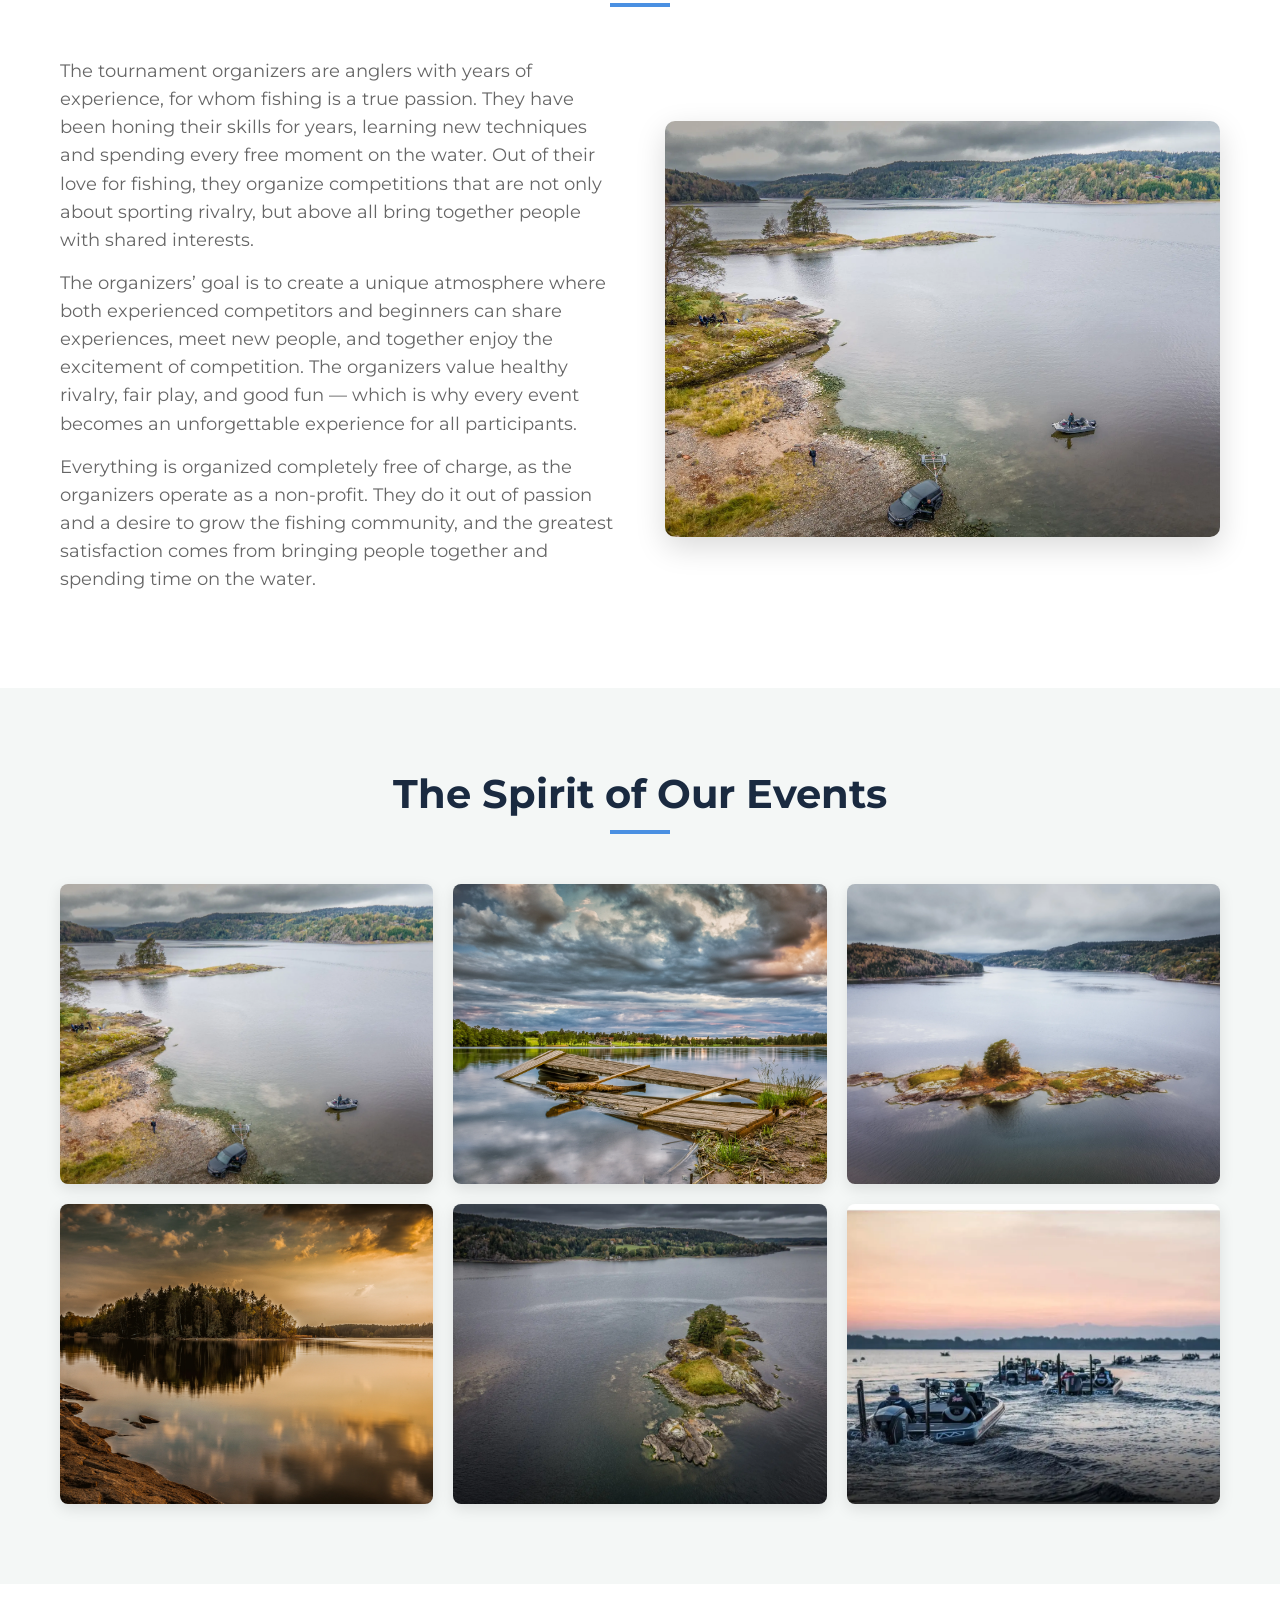
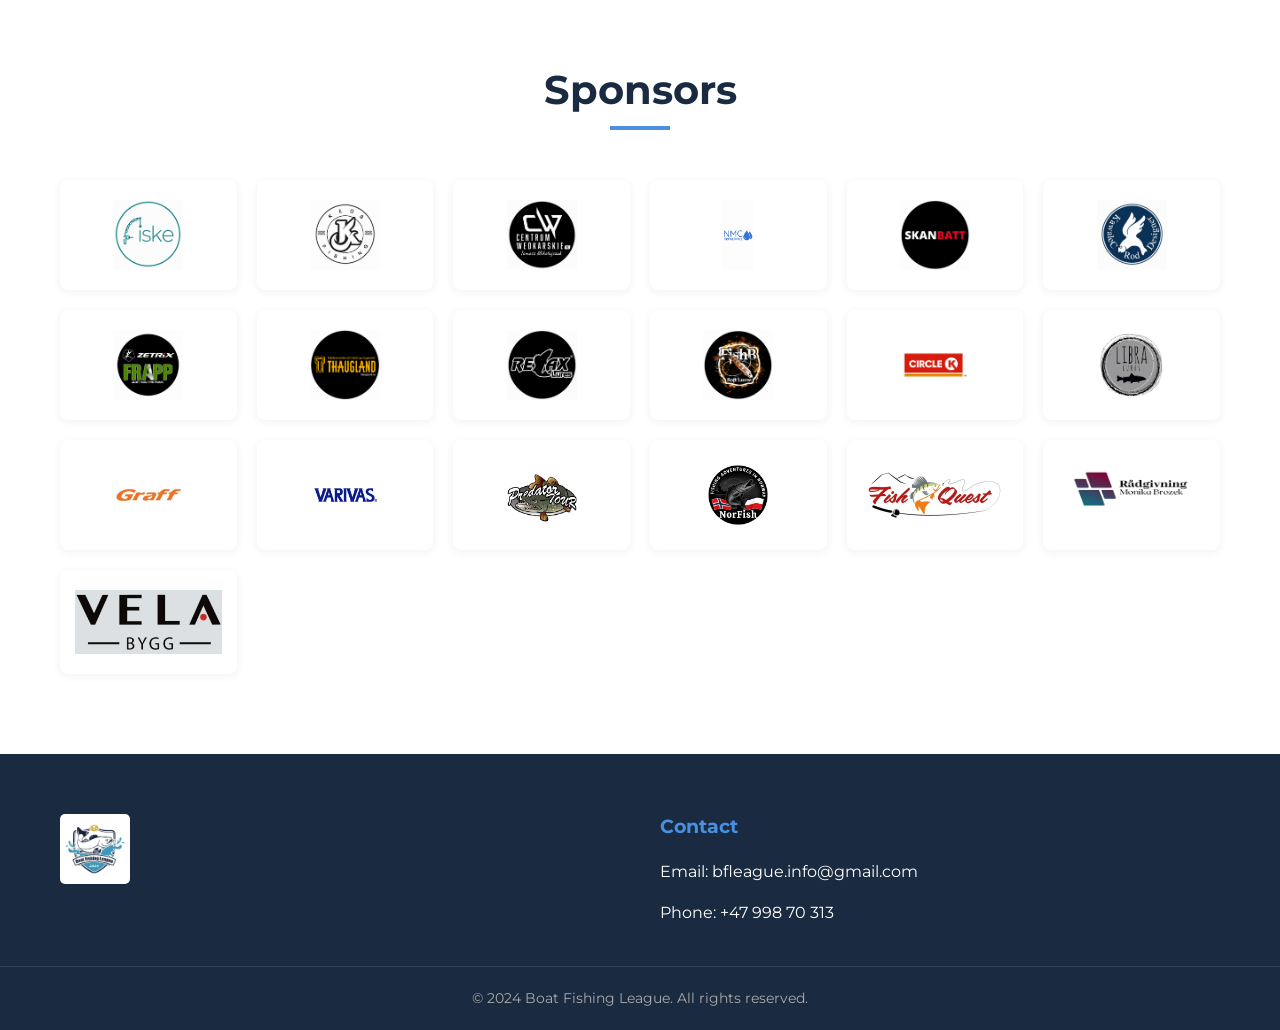
==== commit 72191984: "Add languages support" ====
--- a/index.html
+++ b/index.html
@@ -1,350 +1,344 @@
-<!doctype html>
-<html lang="pl">
-  <head>
-    <meta charset="UTF-8" />
-    <meta name="viewport" content="width=device-width, initial-scale=1.0" />
-    <title>Boat Fishing League | Profesjonalna Liga Wędkarska</title>
-    <link rel="icon" type="image/webp" href="./media/logo.webp" />
-    <link rel="stylesheet" href="style.css" />
-    <link
-      href="https://fonts.googleapis.com/css2?family=Montserrat:wght@400;600;800&display=swap"
-      rel="stylesheet"
-    />
-    <link
-      rel="stylesheet"
-      href="https://cdnjs.cloudflare.com/ajax/libs/font-awesome/6.4.0/css/all.min.css"
-    />
-  </head>
-  <body>
-    <header class="navbar">
-      <div class="container nav-container">
-        <a href="#" class="logo">
-          <img src="./media/logo.webp" alt="Boat Fishing League Logo" />
-          <span class="logo-text">Boat Fishing League</span>
-        </a>
-        <nav class="nav-links">
-          <a href="#o-nas">O Lidze</a>
-          <a href="#galeria">Galeria</a>
-          <a href="#sponsorzy">Sponsorzy</a>
-          <a href="#kontakt">Kontakt</a>
-        </nav>
-        <button class="nav-toggle" aria-label="Menu" aria-expanded="false">
-          <span></span>
-          <span></span>
-          <span></span>
-        </button>
-      </div>
-    </header>
-
-    <section class="hero">
-      <div class="hero-content">
-        <a href="./tournaments/glomma_classic_2.html" class="next-event-badge">
-          <i class="fas fa-calendar-alt"></i>
-          <span
-            >Najbliższe zawody: <strong>Glomma Classic – Etap 2</strong> – 20-21
-            Czerwca</span
-          >
-        </a>
-
-        <h1>Only the best will win.<br />The water decides.</h1>
-
-        <div class="hero-btns">
-          <a
-            href="./tournaments/glomma_classic_2.html"
-            class="btn-primary-large"
-            >Zapisz się teraz</a
-          >
-          <a href="#terminarz" class="btn-secondary">Terminarz</a>
-        </div>
-      </div>
-
-      <div class="hero-socials">
-        <span>Sprawdź nasze sociale</span>
-        <a
-          href="https://www.facebook.com/profile.php?id=61556155284637"
-          target="_blank"
-          aria-label="Facebook"
-        >
-          <i class="fab fa-facebook-f"></i>
-        </a>
-        <a
-          href="https://www.instagram.com/boatfishingleague.official/?igsh=MWF5em00OXhvbTdncQ%3D%3D&utm_source=qr&fbclid=IwY2xjawRwOVVleHRuA2FlbQIxMABicmlkETB3eHM2Zm5scG1QZlVBMzUyc3J0YwZhcHBfaWQPNTE0NzcxNTY5MjI4MDYxAAEeEvO8fvck0DDVHm8iXkCFe1ttn9k77Ga0HYNTlNaCGKZzQ0CMjMNeVmjp_po_aem_hQAX409ZD8eNt70Z_0lSbQ"
-          target="_blank"
-          aria-label="Instagram"
-        >
-          <i class="fab fa-instagram"></i>
-        </a>
-        <a
-          href="https://youtube.com/@boatfishingleague?si=8soPc6bQLCnEJpps"
-          target="_blank"
-          aria-label="YouTube"
-        >
-          <i class="fab fa-youtube"></i>
-        </a>
-      </div>
-    </section>
-
-    <section id="terminarz" class="section-padding">
-      <div class="container">
-        <div class="section-header">
-          <h2>Terminarz 2026</h2>
-          <div class="divider center"></div>
-        </div>
-
-        <div class="events-grid">
-          <div class="event-card">
-            <div class="event-date">23-24 <span>MAJ</span></div>
-            <div class="event-info">
-              <h3>Vansjø 30</h3>
-              <p>
-                <i class="fas fa-map-marker-alt"></i> Jezioro Vansjø, Svinndal
-              </p>
-              <span class="status" style="background: #ccc; color: #555"
-                >Zakończone</span
-              >
-            </div>
-            <a href="./tournaments/vansjo_30.html" class="btn-event"
-              >Szczegóły</a
-            >
-          </div>
-
-          <div class="event-card highlight" id="najblizsze-zawody">
-            <div class="event-date">20-21 <span>CZE</span></div>
-            <div class="event-info">
-              <h3>Glomma Classic – Etap 2</h3>
-              <p><i class="fas fa-map-marker-alt"></i> Rzeka Glomma, Askim</p>
-              <span class="status">Zapisy otwarte</span>
-            </div>
-            <a href="./tournaments/glomma_classic_2.html" class="btn-event"
-              >Szczegóły</a
-            >
-          </div>
-        </div>
-      </div>
-    </section>
-
-    <section id="o-nas" class="section-padding">
-      <div class="container">
-        <div class="section-header">
-          <h2>O Boat Fishing League</h2>
-          <div class="divider center"></div>
-        </div>
-
-        <div class="about">
-          <div class="about-text">
-            <p>
-              Organizatorzy zawodów to wędkarze z wieloletnim doświadczeniem,
-              dla których wędkarstwo jest prawdziwą pasją. Od lat rozwijają
-              swoje umiejętności, poznają nowe techniki oraz spędzają każdą
-              wolną chwilę nad wodą. Z miłości do wędkarstwa organizują zawody,
-              które mają nie tylko charakter sportowej rywalizacji, ale przede
-              wszystkim integrują ludzi o wspólnych zainteresowaniach.
-            </p>
-            <p>
-              Celem organizatorów jest tworzenie wyjątkowej atmosfery, w której
-              zarówno doświadczeni zawodnicy, jak i początkujący wędkarze mogą
-              wymieniać się doświadczeniami, poznawać nowych ludzi oraz wspólnie
-              przeżywać emocje związane z rywalizacją. Organizatorzy cenią
-              zdrową konkurencję, zasady fair play oraz dobrą zabawę, dzięki
-              czemu każde zawody są niezapomnianym wydarzeniem dla uczestników.
-            </p>
-            <p>
-              Wszystko to organizowane jest całkowicie za darmo, ponieważ
-              organizatorzy działają jako organizacja non profit. Robią to z
-              pasji i chęci rozwijania społeczności wędkarskiej, a największą
-              satysfakcję daje im możliwość łączenia ludzi oraz wspólnego
-              spędzania czasu nad wodą.
-            </p>
-          </div>
-          <div class="about-image">
-            <img
-              src="./media/gallery/boat-launch-aerial.webp"
-              alt="Wędkarze na łodzi podczas zawodów"
-            />
-          </div>
-        </div>
-      </div>
-    </section>
-
-    <section id="galeria" class="gallery section-padding bg-light">
-      <div class="container">
-        <div class="section-header">
-          <h2>Klimat Naszych Zawodów</h2>
-          <div class="divider center"></div>
-        </div>
-        <div class="gallery-grid">
-          <!-- GALLERY:START -->
-          <img
-            src="./media/gallery/boat-launch-aerial.webp"
-            alt="Boat Launch Aerial"
-            class="gallery-img"
-          />
-          <img
-            src="./media/gallery/broken-dock-sunset.webp"
-            alt="Broken Dock Sunset"
-            class="gallery-img"
-          />
-          <img
-            src="./media/gallery/island-fjord-aerial.webp"
-            alt="Island Fjord Aerial"
-            class="gallery-img"
-          />
-          <img
-            src="./media/gallery/lake-golden-hour.webp"
-            alt="Lake Golden Hour"
-            class="gallery-img"
-          />
-          <img
-            src="./media/gallery/rocky-island-aerial.webp"
-            alt="Rocky Island Aerial"
-            class="gallery-img"
-          />
-          <img
-            src="./media/gallery/tournament-boats-dawn.webp"
-            alt="Tournament Boats Dawn"
-            class="gallery-img"
-          />
-          <!-- GALLERY:END -->
-        </div>
-      </div>
-    </section>
-
-    <section id="sponsorzy" class="section-padding">
-      <div class="container">
-        <div class="section-header">
-          <h2>Sponsorzy</h2>
-          <div class="divider center"></div>
-        </div>
-
-        <!-- Loga generowane automatycznie przez scripts/generate-sponsors.js — wrzuć plik do media/sponsors/ i zrób push. -->
-        <div class="sponsors-grid">
-          <!-- SPONSORS:START -->
-          <div class="sponsor-slot">
-            <img
-              src="./media/sponsors/0FF67491-E7A2-4674-924C-4B1BF46CC4A8.png"
-              alt="Sponsor 1"
-            />
-          </div>
-          <div class="sponsor-slot">
-            <img
-              src="./media/sponsors/2DED3704-371A-4A4A-BBF7-409C88AAFD53.png"
-              alt="Sponsor 2"
-            />
-          </div>
-          <div class="sponsor-slot">
-            <img
-              src="./media/sponsors/3858EBE7-0057-4DE5-8B0A-4CDFDEFE9D7B.png"
-              alt="Sponsor 3"
-            />
-          </div>
-          <div class="sponsor-slot">
-            <img
-              src="./media/sponsors/42B1AD2C-C486-46E8-942E-C0FEF49B4E60.png"
-              alt="Sponsor 4"
-            />
-          </div>
-          <div class="sponsor-slot">
-            <img
-              src="./media/sponsors/4E5802DB-EDD1-4ECE-A03E-7149ADF17E52.png"
-              alt="Sponsor 5"
-            />
-          </div>
-          <div class="sponsor-slot">
-            <img
-              src="./media/sponsors/5720F206-BB0F-43FB-96FE-C673C3798E3F.png"
-              alt="Sponsor 6"
-            />
-          </div>
-          <div class="sponsor-slot">
-            <img
-              src="./media/sponsors/774647FD-263C-4F2F-AA0D-671EFEB92536.png"
-              alt="Sponsor 7"
-            />
-          </div>
-          <div class="sponsor-slot">
-            <img
-              src="./media/sponsors/918BC970-A621-4C79-970E-899C8B42A0C0.png"
-              alt="Sponsor 8"
-            />
-          </div>
-          <div class="sponsor-slot">
-            <img
-              src="./media/sponsors/CE99BD8C-AFF8-4593-A2DC-83D17A729377.png"
-              alt="Sponsor 9"
-            />
-          </div>
-          <div class="sponsor-slot">
-            <img
-              src="./media/sponsors/D0FA9438-1A2D-488E-81F8-14281ED74B90.png"
-              alt="Sponsor 10"
-            />
-          </div>
-          <div class="sponsor-slot">
-            <img src="./media/sponsors/IMG_2753.JPG" alt="Sponsor 11" />
-          </div>
-          <div class="sponsor-slot">
-            <img src="./media/sponsors/IMG_2858.JPG" alt="Sponsor 12" />
-          </div>
-          <div class="sponsor-slot">
-            <img src="./media/sponsors/IMG_3053.JPG" alt="Sponsor 13" />
-          </div>
-          <div class="sponsor-slot">
-            <img src="./media/sponsors/IMG_3361.JPG" alt="Sponsor 14" />
-          </div>
-          <div class="sponsor-slot">
-            <img src="./media/sponsors/IMG_3374.JPG" alt="Sponsor 15" />
-          </div>
-          <div class="sponsor-slot">
-            <img src="./media/sponsors/IMG_3384.JPG" alt="Sponsor 16" />
-          </div>
-          <div class="sponsor-slot">
-            <img src="./media/sponsors/IMG_3385.JPG" alt="Sponsor 17" />
-          </div>
-          <div class="sponsor-slot">
-            <img src="./media/sponsors/IMG_3386.JPG" alt="Sponsor 18" />
-          </div>
-          <div class="sponsor-slot">
-            <img src="./media/sponsors/IMG_3387.JPG" alt="Sponsor 19" />
-          </div>
-          <!-- SPONSORS:END -->
-        </div>
-      </div>
-    </section>
-
-    <footer id="kontakt" class="footer">
-      <div class="container footer-content">
-        <div class="footer-col">
-          <img
-            src="./media/logo.webp"
-            alt="BFL Logo White"
-            class="footer-logo"
-          />
-        </div>
-        <div class="footer-col">
-          <h3>Kontakt</h3>
-          <p>Email: bfleague.info@gmail.com</p>
-          <p>Telefon: +47 998 70 313</p>
-        </div>
-      </div>
-      <div class="footer-bottom">
-        <p>&copy; 2024 Boat Fishing League. Wszelkie prawa zastrzeżone.</p>
-      </div>
-    </footer>
-    <script>
-      const toggle = document.querySelector('.nav-toggle');
-      const navLinks = document.querySelector('.nav-links');
-      toggle.addEventListener('click', () => {
-        const isOpen = navLinks.classList.toggle('open');
-        toggle.classList.toggle('open', isOpen);
-        toggle.setAttribute('aria-expanded', isOpen);
-      });
-      navLinks.querySelectorAll('a').forEach((link) => {
-        link.addEventListener('click', () => {
-          navLinks.classList.remove('open');
-          toggle.classList.remove('open');
-          toggle.setAttribute('aria-expanded', 'false');
-        });
-      });
-    </script>
-  </body>
-</html>
+<!doctype html>
+<html lang="en" data-i18n-title="page.title">
+  <head>
+    <meta charset="UTF-8" />
+    <meta name="viewport" content="width=device-width, initial-scale=1.0" />
+    <title>Boat Fishing League | Professional Fishing League</title>
+    <link rel="icon" type="image/webp" href="./media/logo.webp" />
+    <link rel="stylesheet" href="style.css" />
+    <link
+      href="https://fonts.googleapis.com/css2?family=Montserrat:wght@400;600;800&display=swap"
+      rel="stylesheet"
+    />
+    <link
+      rel="stylesheet"
+      href="https://cdnjs.cloudflare.com/ajax/libs/font-awesome/6.4.0/css/all.min.css"
+    />
+  </head>
+  <body>
+    <header class="navbar">
+      <div class="container nav-container">
+        <a href="#" class="logo">
+          <img src="./media/logo.webp" alt="Boat Fishing League Logo" />
+          <span class="logo-text">Boat Fishing League</span>
+        </a>
+        <nav class="nav-links">
+          <a href="#o-nas" data-i18n="nav.about">About the League</a>
+          <a href="#galeria" data-i18n="nav.gallery">Gallery</a>
+          <a href="#sponsorzy" data-i18n="nav.sponsors">Sponsors</a>
+          <a href="#kontakt" data-i18n="nav.contact">Contact</a>
+        </nav>
+        <div class="lang-switcher">
+          <button class="lang-btn" data-lang="en" aria-pressed="true" title="English">EN</button>
+          <button class="lang-btn" data-lang="pl" aria-pressed="false" title="Polski">PL</button>
+          <button class="lang-btn" data-lang="no" aria-pressed="false" title="Norsk">NO</button>
+        </div>
+        <button class="nav-toggle" aria-label="Menu" aria-expanded="false">
+          <span></span>
+          <span></span>
+          <span></span>
+        </button>
+      </div>
+    </header>
+
+    <section class="hero">
+      <div class="hero-content">
+        <a href="./tournaments/glomma_classic_2.html" class="next-event-badge">
+          <i class="fas fa-calendar-alt"></i>
+          <span data-i18n-html="hero.badge.text">Next event: <strong>Glomma Classic – Stage 2</strong> – June 20-21</span>
+        </a>
+
+        <h1>Only the best will win.<br />The water decides.</h1>
+
+        <div class="hero-btns">
+          <a
+            href="./tournaments/glomma_classic_2.html"
+            class="btn-primary-large"
+            data-i18n="hero.register"
+            >Register Now</a
+          >
+          <a href="#terminarz" class="btn-secondary" data-i18n="hero.schedule">Schedule</a>
+        </div>
+      </div>
+
+      <div class="hero-socials">
+        <span data-i18n="hero.socials">Follow our socials</span>
+        <a
+          href="https://www.facebook.com/profile.php?id=61556155284637"
+          target="_blank"
+          aria-label="Facebook"
+        >
+          <i class="fab fa-facebook-f"></i>
+        </a>
+        <a
+          href="https://www.instagram.com/boatfishingleague.official/?igsh=MWF5em00OXhvbTdncQ%3D%3D&utm_source=qr&fbclid=IwY2xjawRwOVVleHRuA2FlbQIxMABicmlkETB3eHM2Zm5scG1QZlVBMzUyc3J0YwZhcHBfaWQPNTE0NzcxNTY5MjI4MDYxAAEeEvO8fvck0DDVHm8iXkCFe1ttn9k77Ga0HYNTlNaCGKZzQ0CMjMNeVmjp_po_aem_hQAX409ZD8eNt70Z_0lSbQ"
+          target="_blank"
+          aria-label="Instagram"
+        >
+          <i class="fab fa-instagram"></i>
+        </a>
+        <a
+          href="https://youtube.com/@boatfishingleague?si=8soPc6bQLCnEJpps"
+          target="_blank"
+          aria-label="YouTube"
+        >
+          <i class="fab fa-youtube"></i>
+        </a>
+      </div>
+    </section>
+
+    <section id="terminarz" class="section-padding">
+      <div class="container">
+        <div class="section-header">
+          <h2 data-i18n="schedule.title">Schedule 2026</h2>
+          <div class="divider center"></div>
+        </div>
+
+        <div class="events-grid">
+          <div class="event-card">
+            <div class="event-date">23-24 <span data-i18n="event.vansjo.month">MAY</span></div>
+            <div class="event-info">
+              <h3>Vansjø 30</h3>
+              <p>
+                <i class="fas fa-map-marker-alt"></i>
+                <span data-i18n="event.vansjo.location">Lake Vansjø, Svinndal</span>
+              </p>
+              <span class="status" style="background: #ccc; color: #555" data-i18n="event.status.completed"
+                >Completed</span
+              >
+            </div>
+            <a href="./tournaments/vansjo_30.html" class="btn-event" data-i18n="event.details"
+              >Details</a
+            >
+          </div>
+
+          <div class="event-card highlight" id="najblizsze-zawody">
+            <div class="event-date">20-21 <span data-i18n="event.glomma.month">JUN</span></div>
+            <div class="event-info">
+              <h3>Glomma Classic – Etap 2</h3>
+              <p>
+                <i class="fas fa-map-marker-alt"></i>
+                <span data-i18n="event.glomma.location">Glomma River, Askim</span>
+              </p>
+              <span class="status" data-i18n="event.status.open">Signups Open</span>
+            </div>
+            <a href="./tournaments/glomma_classic_2.html" class="btn-event" data-i18n="event.details"
+              >Details</a
+            >
+          </div>
+        </div>
+      </div>
+    </section>
+
+    <section id="o-nas" class="section-padding">
+      <div class="container">
+        <div class="section-header">
+          <h2 data-i18n="about.title">About Boat Fishing League</h2>
+          <div class="divider center"></div>
+        </div>
+
+        <div class="about">
+          <div class="about-text">
+            <p data-i18n="about.p1">
+              The tournament organizers are anglers with years of experience, for whom fishing is a true passion. They have been honing their skills for years, learning new techniques and spending every free moment on the water. Out of their love for fishing, they organize competitions that are not only about sporting rivalry, but above all bring together people with shared interests.
+            </p>
+            <p data-i18n="about.p2">
+              The organizers' goal is to create a unique atmosphere where both experienced competitors and beginners can share experiences, meet new people, and together enjoy the excitement of competition. The organizers value healthy rivalry, fair play, and good fun — which is why every event becomes an unforgettable experience for all participants.
+            </p>
+            <p data-i18n="about.p3">
+              Everything is organized completely free of charge, as the organizers operate as a non-profit. They do it out of passion and a desire to grow the fishing community, and the greatest satisfaction comes from bringing people together and spending time on the water.
+            </p>
+          </div>
+          <div class="about-image">
+            <img
+              src="./media/gallery/boat-launch-aerial.webp"
+              alt="Anglers on a boat during competition"
+            />
+          </div>
+        </div>
+      </div>
+    </section>
+
+    <section id="galeria" class="gallery section-padding bg-light">
+      <div class="container">
+        <div class="section-header">
+          <h2 data-i18n="gallery.title">The Spirit of Our Events</h2>
+          <div class="divider center"></div>
+        </div>
+        <div class="gallery-grid">
+          <!-- GALLERY:START -->
+          <img
+            src="./media/gallery/boat-launch-aerial.webp"
+            alt="Boat Launch Aerial"
+            class="gallery-img"
+          />
+          <img
+            src="./media/gallery/broken-dock-sunset.webp"
+            alt="Broken Dock Sunset"
+            class="gallery-img"
+          />
+          <img
+            src="./media/gallery/island-fjord-aerial.webp"
+            alt="Island Fjord Aerial"
+            class="gallery-img"
+          />
+          <img
+            src="./media/gallery/lake-golden-hour.webp"
+            alt="Lake Golden Hour"
+            class="gallery-img"
+          />
+          <img
+            src="./media/gallery/rocky-island-aerial.webp"
+            alt="Rocky Island Aerial"
+            class="gallery-img"
+          />
+          <img
+            src="./media/gallery/tournament-boats-dawn.webp"
+            alt="Tournament Boats Dawn"
+            class="gallery-img"
+          />
+          <!-- GALLERY:END -->
+        </div>
+      </div>
+    </section>
+
+    <section id="sponsorzy" class="section-padding">
+      <div class="container">
+        <div class="section-header">
+          <h2 data-i18n="sponsors.title">Sponsors</h2>
+          <div class="divider center"></div>
+        </div>
+
+        <!-- Loga generowane automatycznie przez scripts/generate-sponsors.js — wrzuć plik do media/sponsors/ i zrób push. -->
+        <div class="sponsors-grid">
+          <!-- SPONSORS:START -->
+          <div class="sponsor-slot">
+            <img
+              src="./media/sponsors/0FF67491-E7A2-4674-924C-4B1BF46CC4A8.png"
+              alt="Sponsor 1"
+            />
+          </div>
+          <div class="sponsor-slot">
+            <img
+              src="./media/sponsors/2DED3704-371A-4A4A-BBF7-409C88AAFD53.png"
+              alt="Sponsor 2"
+            />
+          </div>
+          <div class="sponsor-slot">
+            <img
+              src="./media/sponsors/3858EBE7-0057-4DE5-8B0A-4CDFDEFE9D7B.png"
+              alt="Sponsor 3"
+            />
+          </div>
+          <div class="sponsor-slot">
+            <img
+              src="./media/sponsors/42B1AD2C-C486-46E8-942E-C0FEF49B4E60.png"
+              alt="Sponsor 4"
+            />
+          </div>
+          <div class="sponsor-slot">
+            <img
+              src="./media/sponsors/4E5802DB-EDD1-4ECE-A03E-7149ADF17E52.png"
+              alt="Sponsor 5"
+            />
+          </div>
+          <div class="sponsor-slot">
+            <img
+              src="./media/sponsors/5720F206-BB0F-43FB-96FE-C673C3798E3F.png"
+              alt="Sponsor 6"
+            />
+          </div>
+          <div class="sponsor-slot">
+            <img
+              src="./media/sponsors/774647FD-263C-4F2F-AA0D-671EFEB92536.png"
+              alt="Sponsor 7"
+            />
+          </div>
+          <div class="sponsor-slot">
+            <img
+              src="./media/sponsors/918BC970-A621-4C79-970E-899C8B42A0C0.png"
+              alt="Sponsor 8"
+            />
+          </div>
+          <div class="sponsor-slot">
+            <img
+              src="./media/sponsors/CE99BD8C-AFF8-4593-A2DC-83D17A729377.png"
+              alt="Sponsor 9"
+            />
+          </div>
+          <div class="sponsor-slot">
+            <img
+              src="./media/sponsors/D0FA9438-1A2D-488E-81F8-14281ED74B90.png"
+              alt="Sponsor 10"
+            />
+          </div>
+          <div class="sponsor-slot">
+            <img src="./media/sponsors/IMG_2753.JPG" alt="Sponsor 11" />
+          </div>
+          <div class="sponsor-slot">
+            <img src="./media/sponsors/IMG_2858.JPG" alt="Sponsor 12" />
+          </div>
+          <div class="sponsor-slot">
+            <img src="./media/sponsors/IMG_3053.JPG" alt="Sponsor 13" />
+          </div>
+          <div class="sponsor-slot">
+            <img src="./media/sponsors/IMG_3361.JPG" alt="Sponsor 14" />
+          </div>
+          <div class="sponsor-slot">
+            <img src="./media/sponsors/IMG_3374.JPG" alt="Sponsor 15" />
+          </div>
+          <div class="sponsor-slot">
+            <img src="./media/sponsors/IMG_3384.JPG" alt="Sponsor 16" />
+          </div>
+          <div class="sponsor-slot">
+            <img src="./media/sponsors/IMG_3385.JPG" alt="Sponsor 17" />
+          </div>
+          <div class="sponsor-slot">
+            <img src="./media/sponsors/IMG_3386.JPG" alt="Sponsor 18" />
+          </div>
+          <div class="sponsor-slot">
+            <img src="./media/sponsors/IMG_3387.JPG" alt="Sponsor 19" />
+          </div>
+          <!-- SPONSORS:END -->
+        </div>
+      </div>
+    </section>
+
+    <footer id="kontakt" class="footer">
+      <div class="container footer-content">
+        <div class="footer-col">
+          <img
+            src="./media/logo.webp"
+            alt="BFL Logo White"
+            class="footer-logo"
+          />
+        </div>
+        <div class="footer-col">
+          <h3 data-i18n="footer.contact">Contact</h3>
+          <p data-i18n="footer.email">Email: bfleague.info@gmail.com</p>
+          <p data-i18n="footer.phone">Phone: +47 998 70 313</p>
+        </div>
+      </div>
+      <div class="footer-bottom">
+        <p data-i18n="footer.rights">&copy; 2024 Boat Fishing League. All rights reserved.</p>
+      </div>
+    </footer>
+    <script src="./i18n.js"></script>
+    <script>
+      const toggle = document.querySelector('.nav-toggle');
+      const navLinks = document.querySelector('.nav-links');
+      toggle.addEventListener('click', () => {
+        const isOpen = navLinks.classList.toggle('open');
+        toggle.classList.toggle('open', isOpen);
+        toggle.setAttribute('aria-expanded', isOpen);
+      });
+      navLinks.querySelectorAll('a').forEach((link) => {
+        link.addEventListener('click', () => {
+          navLinks.classList.remove('open');
+          toggle.classList.remove('open');
+          toggle.setAttribute('aria-expanded', 'false');
+        });
+      });
+    </script>
+  </body>
+</html>
--- a/style.css
+++ b/style.css
@@ -612,6 +612,39 @@
   border-top: 1px solid rgba(255, 255, 255, 0.1);
   font-size: 0.9rem;
   color: #aaaaaa;
+}
+
+/* --- PRZEŁĄCZNIK JĘZYKA --- */
+.lang-switcher {
+  display: flex;
+  align-items: center;
+  gap: 3px;
+}
+
+.lang-btn {
+  background: none;
+  border: 1.5px solid transparent;
+  border-radius: 4px;
+  padding: 4px 7px;
+  font-size: 0.72rem;
+  font-weight: 700;
+  font-family: 'Montserrat', sans-serif;
+  letter-spacing: 0.5px;
+  cursor: pointer;
+  color: var(--text-light);
+  transition: var(--transition);
+  line-height: 1;
+}
+
+.lang-btn:hover {
+  color: var(--primary-color);
+  border-color: var(--primary-color);
+}
+
+.lang-btn.active {
+  background: var(--primary-color);
+  color: var(--white);
+  border-color: var(--primary-color);
 }
 
 /* --- RESPONSYWNOŚĆ (DLA TELEFONÓW) --- */
@@ -746,3 +779,14 @@
     padding-top: 65px;
   }
 }
+
+@media (max-width: 380px) {
+  .logo-text {
+    display: none;
+  }
+
+  .lang-btn {
+    padding: 3px 5px;
+    font-size: 0.65rem;
+  }
+}
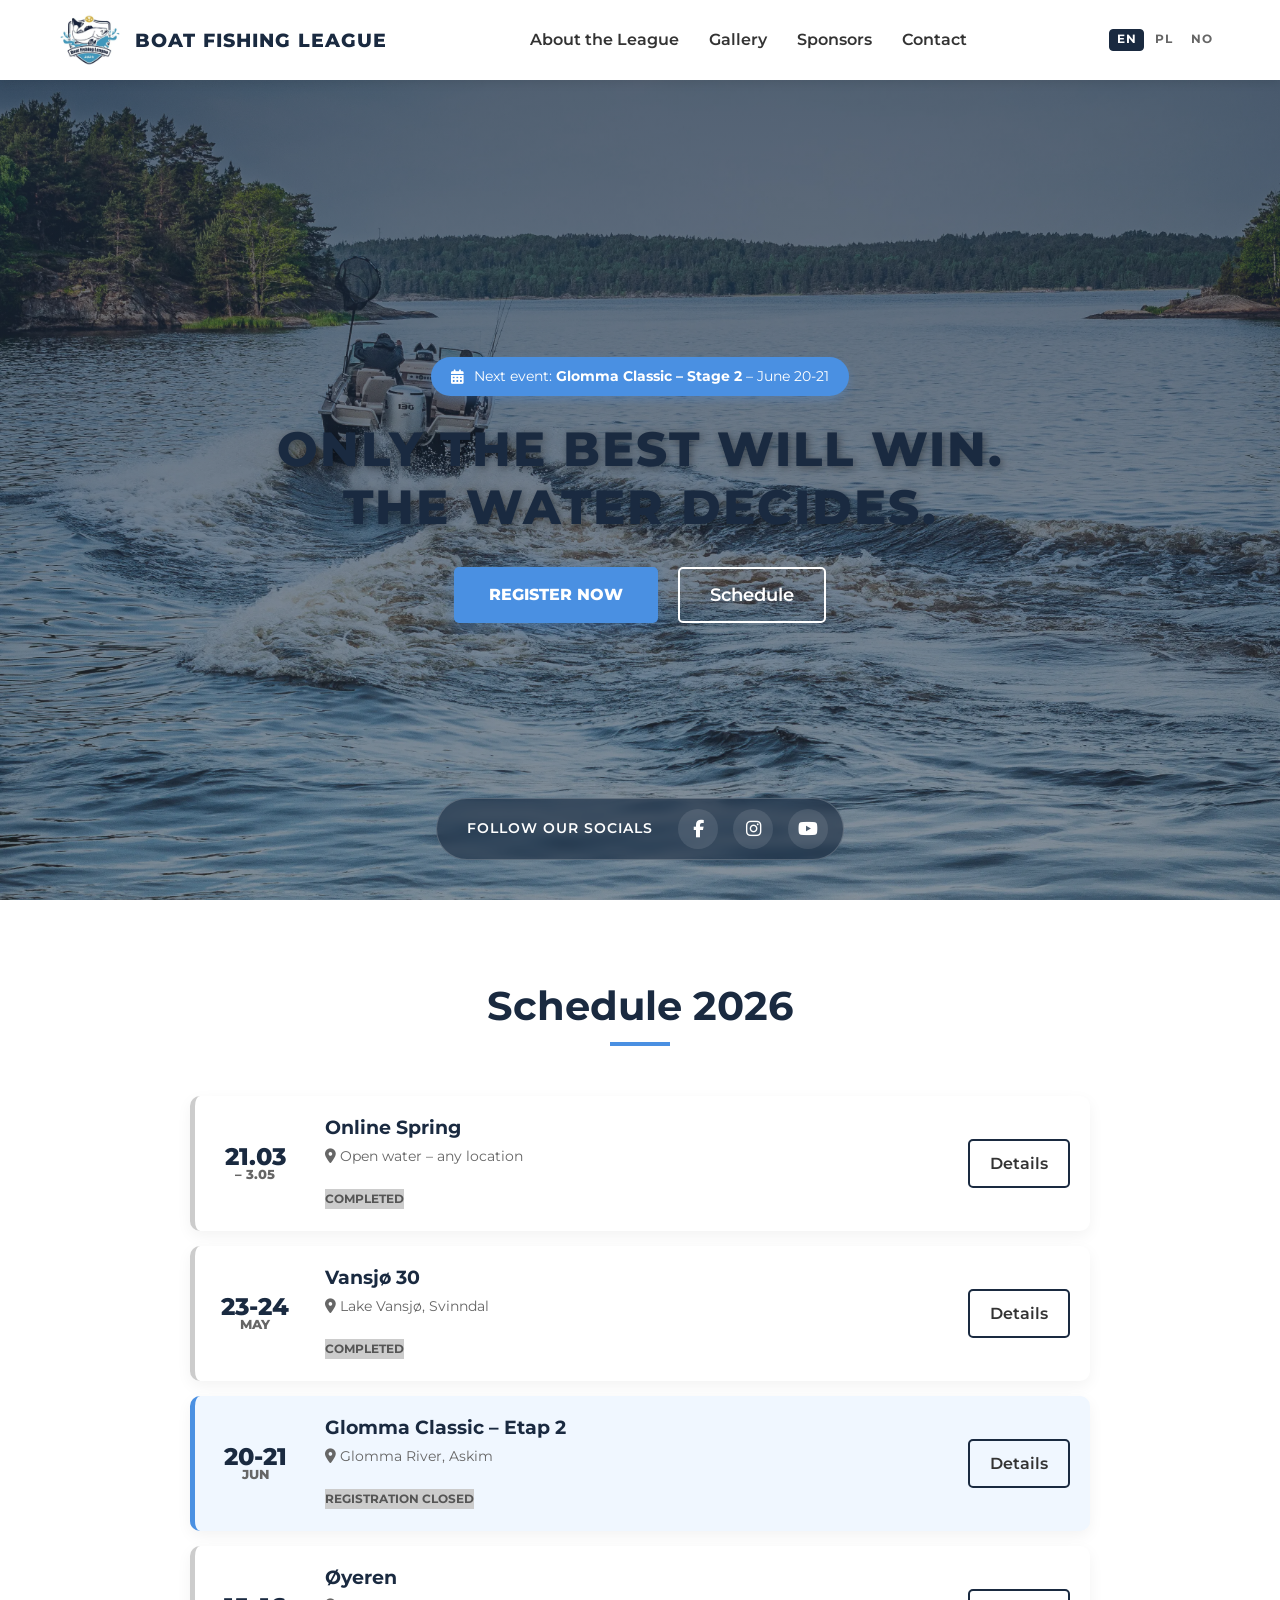
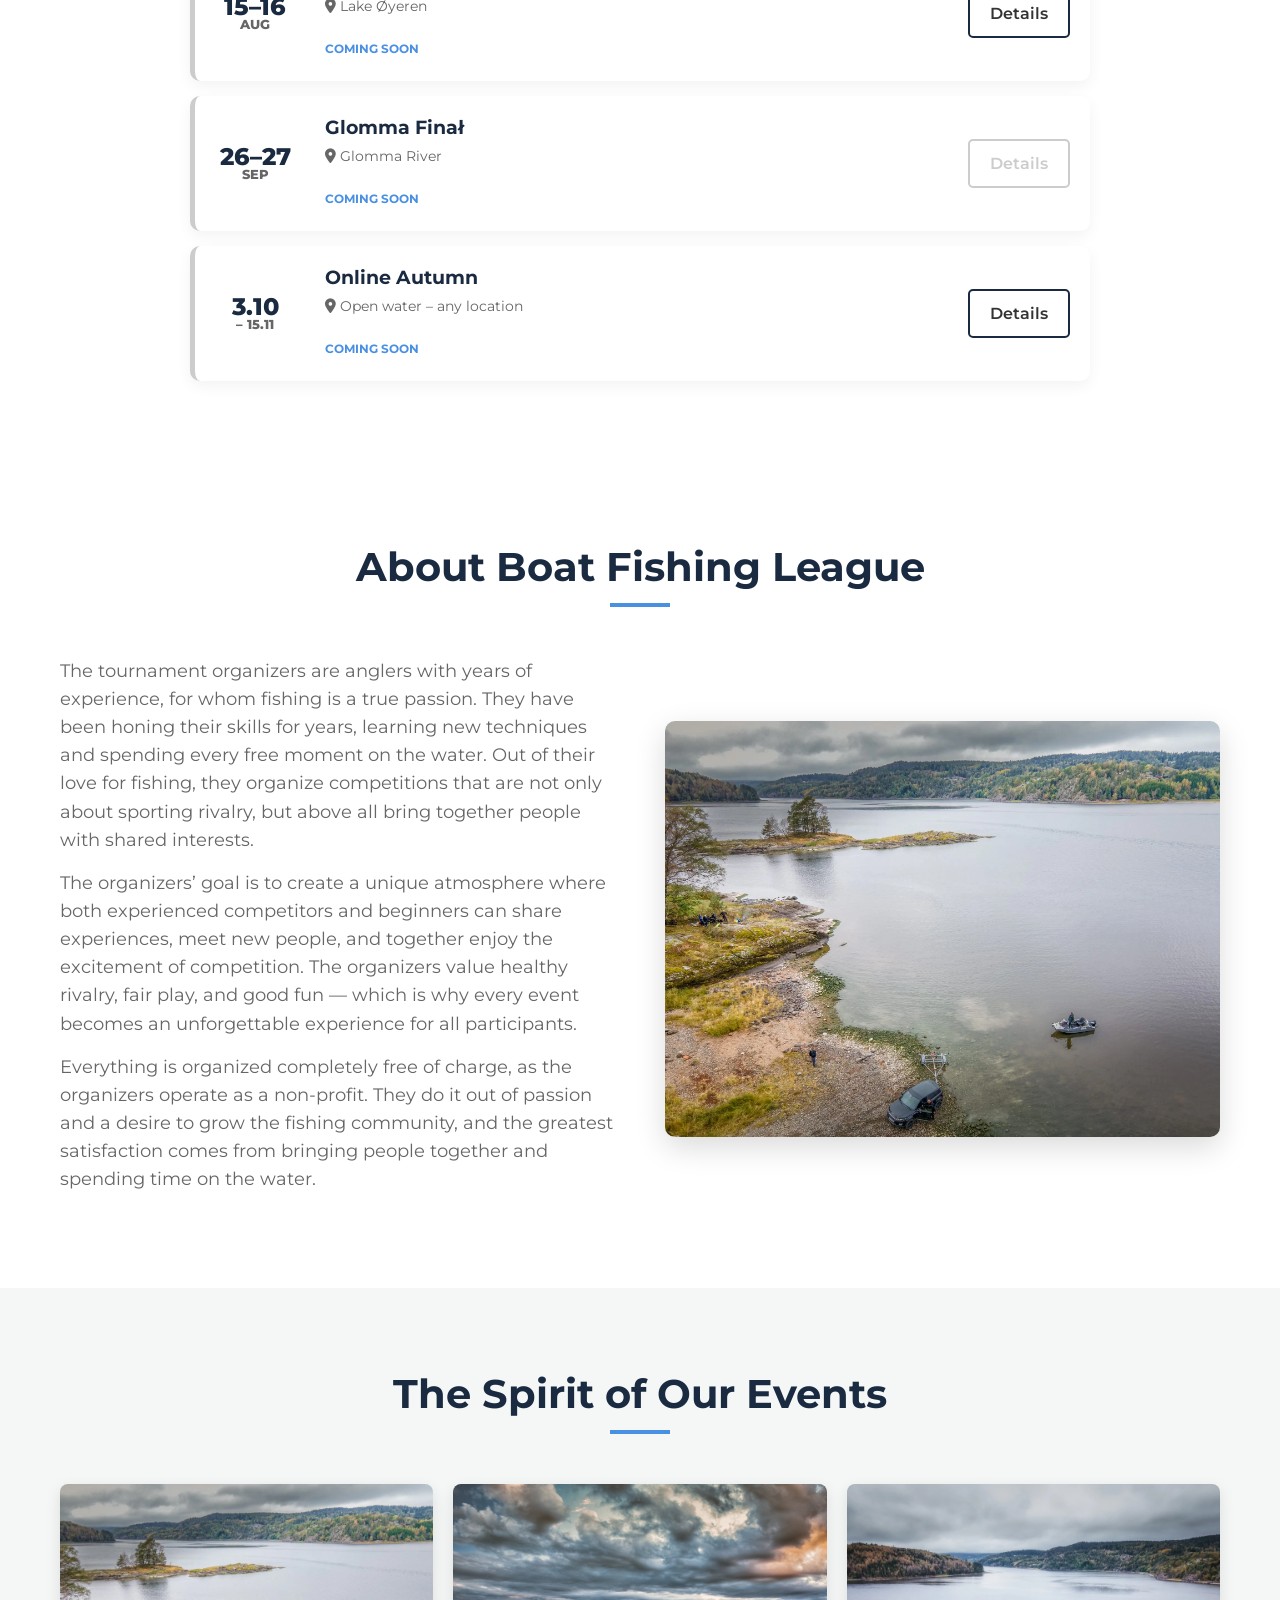
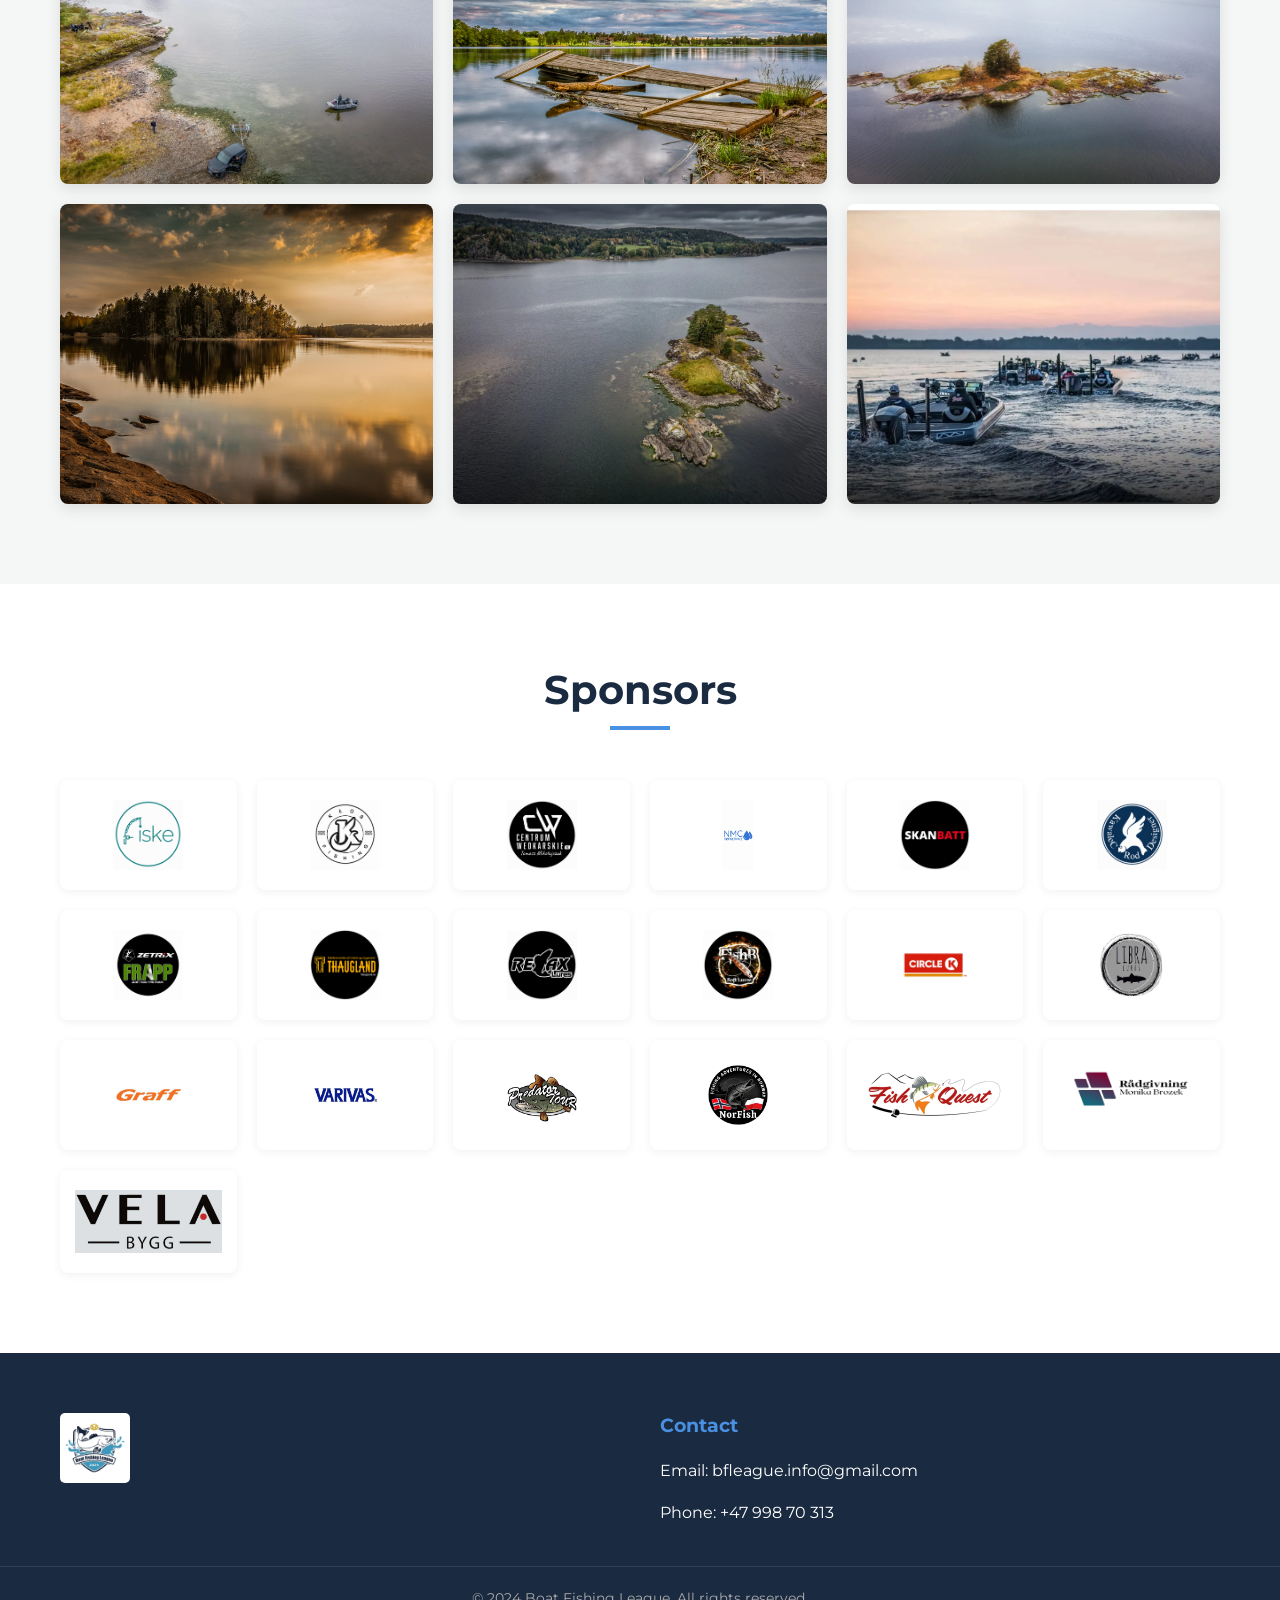
==== commit e0645356: "Add all tournaments and add gallery for vansjo" ====
--- a/index.html
+++ b/index.html
@@ -96,6 +96,19 @@
 
         <div class="events-grid">
           <div class="event-card">
+            <div class="event-date">21.03<span>– 3.05</span></div>
+            <div class="event-info">
+              <h3>Online Spring</h3>
+              <p>
+                <i class="fas fa-map-marker-alt"></i>
+                <span data-i18n="event.online_spring.location">Open water – any location</span>
+              </p>
+              <span class="status" style="background: #ccc; color: #555" data-i18n="event.status.completed">Completed</span>
+            </div>
+            <a href="./tournaments/online_spring.html" class="btn-event" data-i18n="event.details">Details</a>
+          </div>
+
+          <div class="event-card">
             <div class="event-date">23-24 <span data-i18n="event.vansjo.month">MAY</span></div>
             <div class="event-info">
               <h3>Vansjø 30</h3>
@@ -120,11 +133,50 @@
                 <i class="fas fa-map-marker-alt"></i>
                 <span data-i18n="event.glomma.location">Glomma River, Askim</span>
               </p>
-              <span class="status" data-i18n="event.status.open">Signups Open</span>
+              <span class="status" style="background: #ccc; color: #555" data-i18n="event.status.closed">Registration Closed</span>
             </div>
             <a href="./tournaments/glomma_classic_2.html" class="btn-event" data-i18n="event.details"
               >Details</a
             >
+          </div>
+
+          <div class="event-card">
+            <div class="event-date">15–16 <span data-i18n="event.oyeren.month">AUG</span></div>
+            <div class="event-info">
+              <h3>Øyeren</h3>
+              <p>
+                <i class="fas fa-map-marker-alt"></i>
+                <span data-i18n="event.oyeren.location">Lake Øyeren</span>
+              </p>
+              <span class="status" data-i18n="event.status.soon">Coming Soon</span>
+            </div>
+            <a href="./tournaments/oyeren.html" class="btn-event" data-i18n="event.details">Details</a>
+          </div>
+
+          <div class="event-card">
+            <div class="event-date">26–27 <span data-i18n="event.glomma_final.month">SEP</span></div>
+            <div class="event-info">
+              <h3>Glomma Finał</h3>
+              <p>
+                <i class="fas fa-map-marker-alt"></i>
+                <span data-i18n="event.glomma_final.location">Glomma River</span>
+              </p>
+              <span class="status" data-i18n="event.status.soon">Coming Soon</span>
+            </div>
+            <span class="btn-event disabled" data-i18n="event.details">Details</span>
+          </div>
+
+          <div class="event-card">
+            <div class="event-date">3.10<span>– 15.11</span></div>
+            <div class="event-info">
+              <h3>Online Autumn</h3>
+              <p>
+                <i class="fas fa-map-marker-alt"></i>
+                <span data-i18n="event.online_autumn.location">Open water – any location</span>
+              </p>
+              <span class="status" data-i18n="event.status.soon">Coming Soon</span>
+            </div>
+            <a href="./tournaments/online_autumn.html" class="btn-event" data-i18n="event.details">Details</a>
           </div>
         </div>
       </div>
